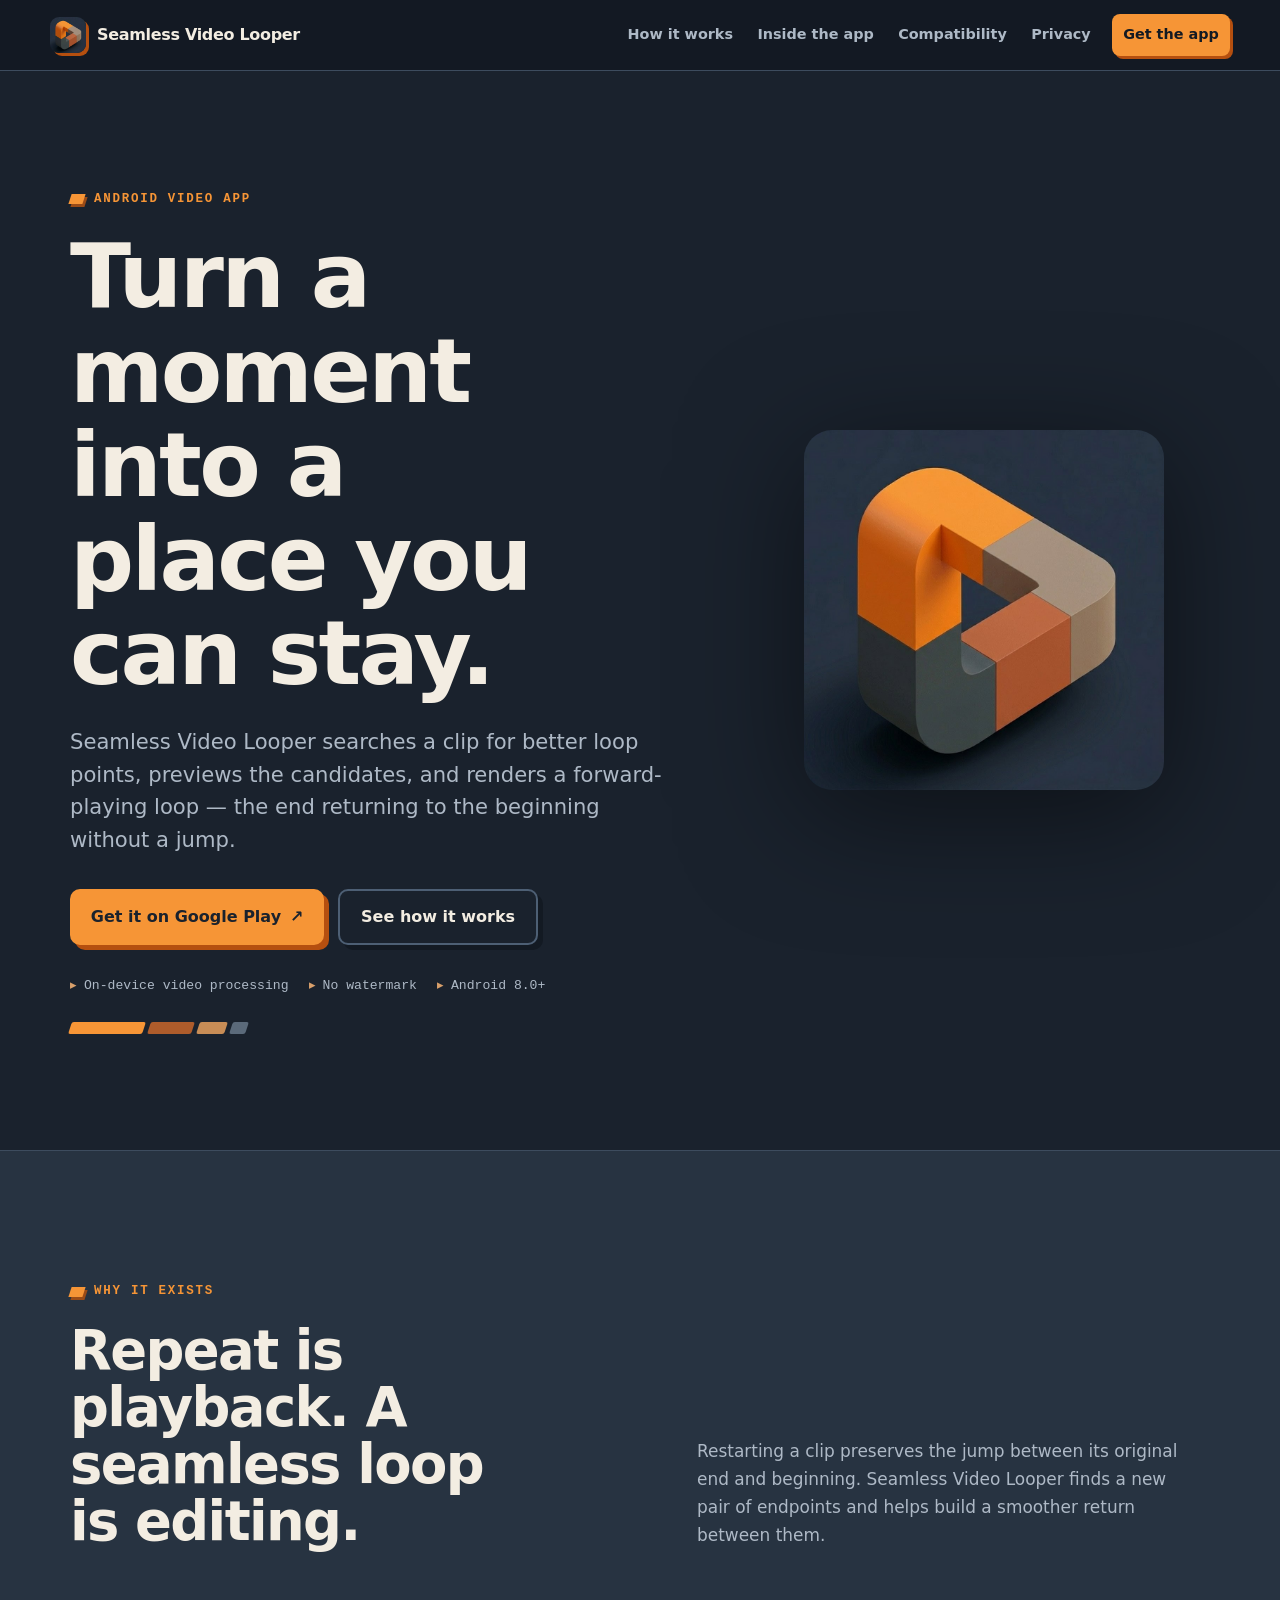
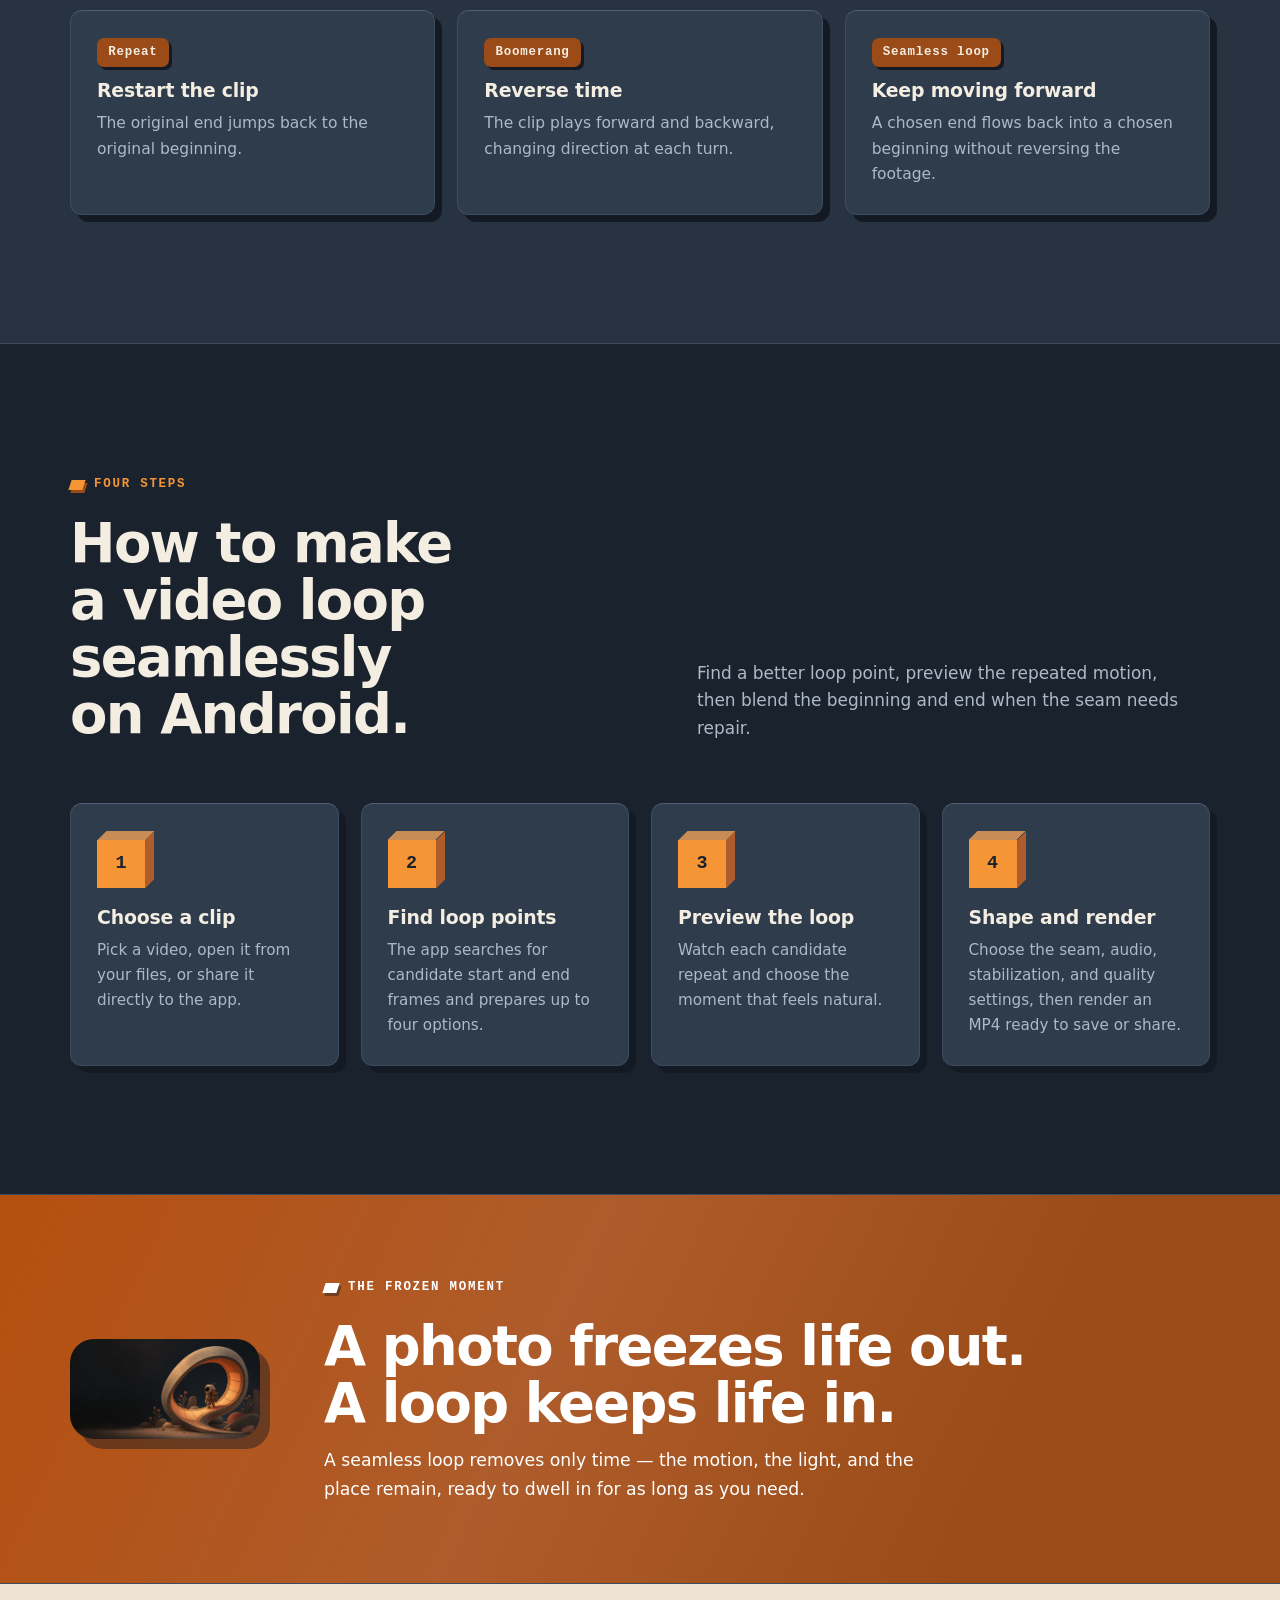
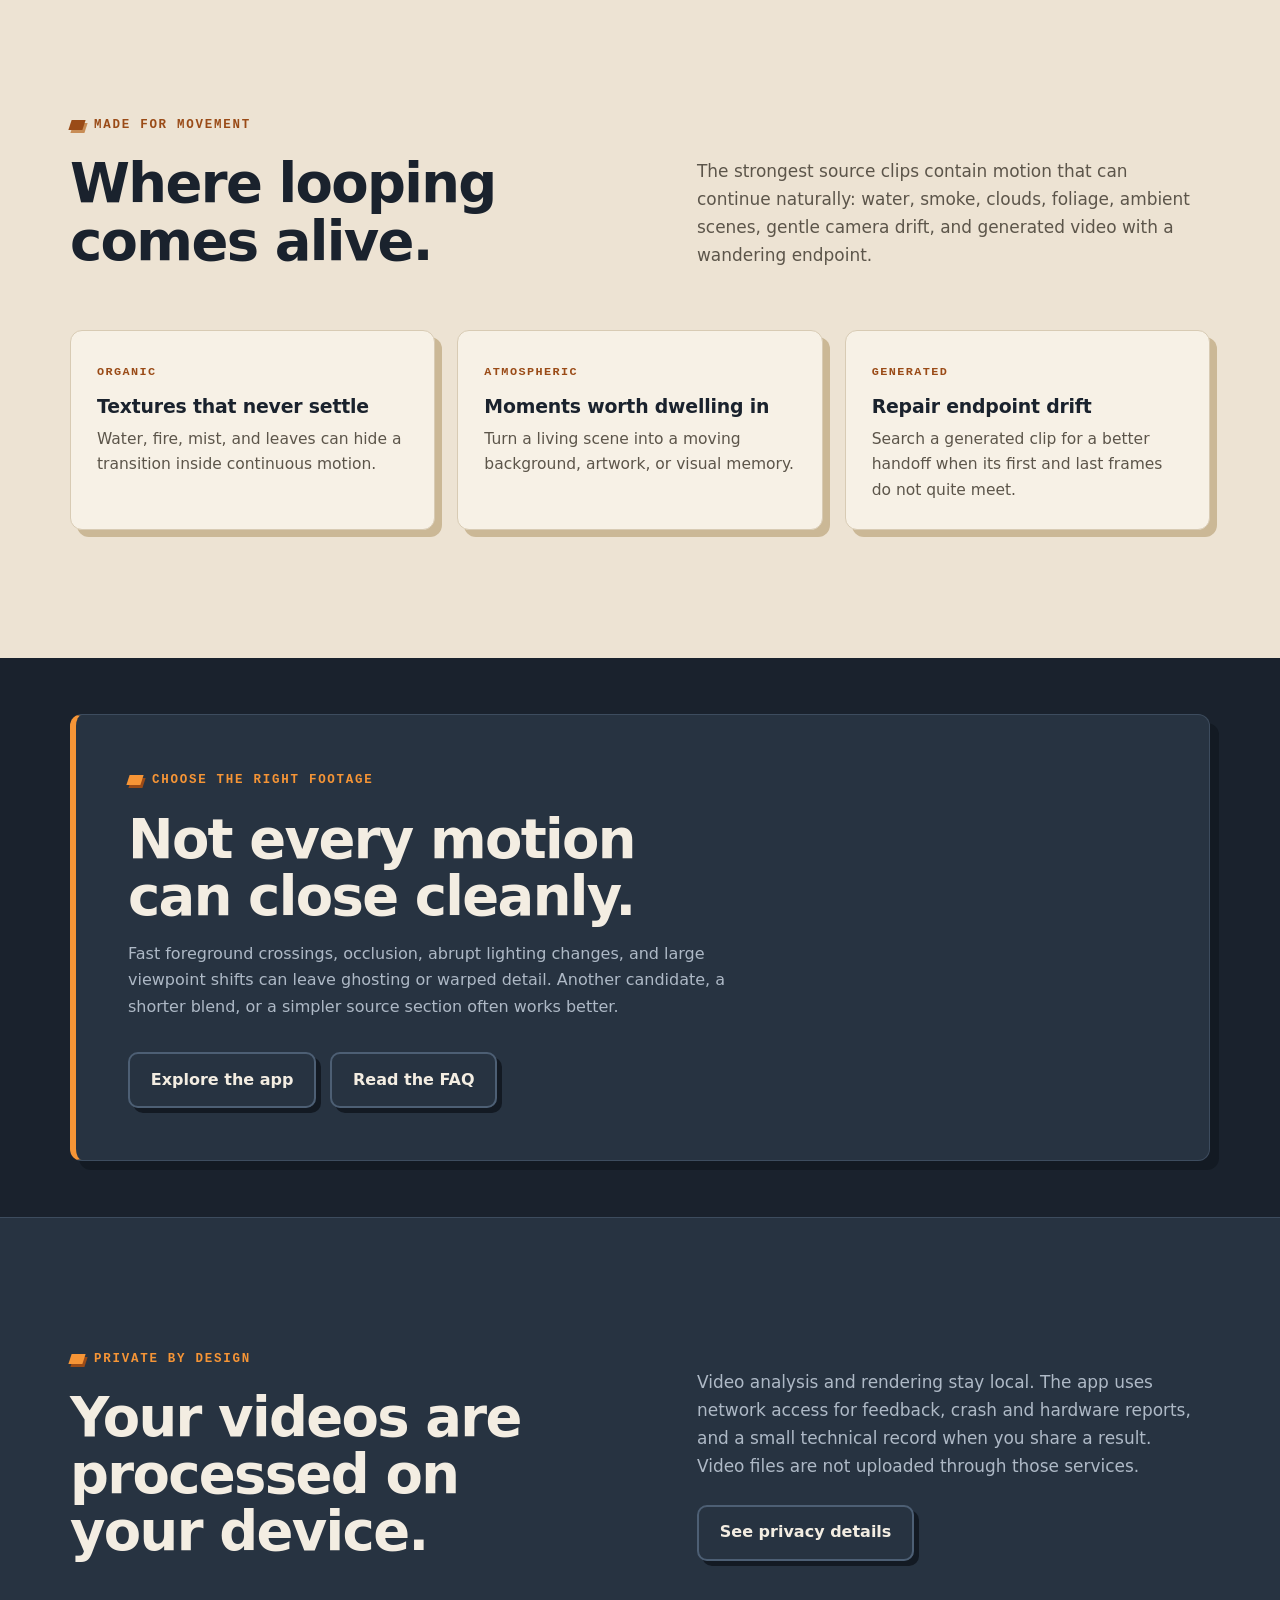
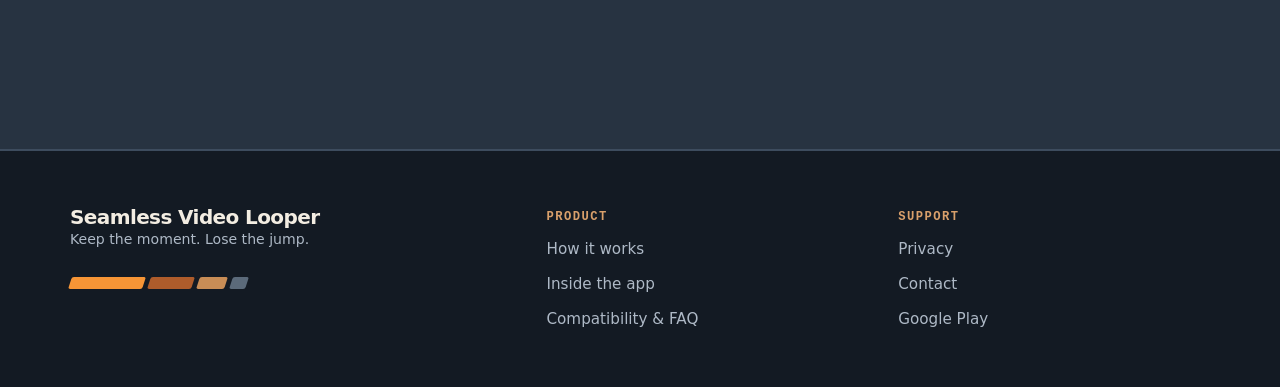
==== index.html @ 856b626d "site: publish v2 design as the live site Replaces the placeholder landing page with the full v2 mark" ====
<!doctype html>
<html lang="en">
<head>
  <meta charset="utf-8">
  <meta name="viewport" content="width=device-width,initial-scale=1">
  <title>Seamless Video Looper — Make a Video Loop Seamlessly on Android</title>
  <meta name="description" content="An Android app that finds better loop points, previews the candidates, and renders a forward-playing seamless loop with no watermark.">
  <link rel="canonical" href="https://seamlessvideolooper.github.io/">
  <meta property="og:type" content="website">
  <meta property="og:title" content="Seamless Video Looper">
  <meta property="og:description" content="Turn a moment into a place you can stay.">
  <meta property="og:url" content="https://seamlessvideolooper.github.io/">
  <meta property="og:image" content="https://seamlessvideolooper.github.io/assets/social-preview.jpg">
  <meta name="twitter:card" content="summary_large_image">
  <link rel="icon" href="/assets/icon.png">
  <link rel="stylesheet" href="/assets/site.css">
  <script type="application/ld+json">{"@context":"https://schema.org","@graph":[{"@type":"WebSite","name":"Seamless Video Looper","url":"https://seamlessvideolooper.github.io/"},{"@type":"MobileApplication","name":"Seamless Video Looper","operatingSystem":"Android 8.0 and later","applicationCategory":"MultimediaApplication","downloadUrl":"https://play.google.com/store/apps/details?id=com.seamlessvideolooper.android","offers":{"@type":"Offer","price":"0","priceCurrency":"USD"},"description":"An Android video loop maker that finds candidate loop points and renders a forward-playing seamless loop.","url":"https://seamlessvideolooper.github.io/"}]}</script>
</head>
<body>
  <a class="skip-link" href="#main">Skip to content</a>
  <header class="site-header">
    <nav class="nav" aria-label="Primary">
      <a class="brand" href="/" aria-current="page"><img src="/assets/icon.png" alt=""><span>Seamless Video Looper</span></a>
      <div class="nav-links">
        <a href="/how-it-works/">How it works</a>
        <a href="/examples/">Inside the app</a>
        <a href="/compatibility/">Compatibility</a>
        <a href="/privacy/">Privacy</a>
        <a class="nav-cta" href="https://play.google.com/store/apps/details?id=com.seamlessvideolooper.android">Get the app</a>
      </div>
    </nav>
  </header>
  <main id="main">

    <section class="hero wrap">
      <div>
        <span class="eyebrow">Android video app</span>
        <h1>Turn a moment into a place you can stay.</h1>
        <p class="lede">Seamless Video Looper searches a clip for better loop points, previews the candidates, and renders a forward-playing loop — the end returning to the beginning without a jump.</p>
        <div class="hero-actions">
          <a class="button primary" href="https://play.google.com/store/apps/details?id=com.seamlessvideolooper.android">Get it on Google Play <span aria-hidden="true">↗</span></a>
          <a class="button secondary" href="/how-it-works/">See how it works</a>
        </div>
        <p class="proof-line"><span>On-device video processing</span> <span>No watermark</span> <span>Android 8.0+</span></p>
        <div class="facet-strip" aria-hidden="true"><i></i><i></i><i></i><i></i></div>
      </div>
      <div class="hero-art">
        <img src="/assets/icon.png" alt="The Seamless Video Looper icon: a play-button symbol built from beveled orange, rust, tan, and slate blocks bent into a continuous ring.">
      </div>
    </section>

    <section class="section panel">
      <div class="wrap">
        <div class="section-head">
          <div><span class="eyebrow">Why it exists</span><h2>Repeat is playback. A seamless loop is editing.</h2></div>
          <p class="section-intro">Restarting a clip preserves the jump between its original end and beginning. Seamless Video Looper finds a new pair of endpoints and helps build a smoother return between them.</p>
        </div>
        <div class="grid-3">
          <article class="card"><span class="chip">Repeat</span><h3>Restart the clip</h3><p>The original end jumps back to the original beginning.</p></article>
          <article class="card"><span class="chip">Boomerang</span><h3>Reverse time</h3><p>The clip plays forward and backward, changing direction at each turn.</p></article>
          <article class="card"><span class="chip">Seamless loop</span><h3>Keep moving forward</h3><p>A chosen end flows back into a chosen beginning without reversing the footage.</p></article>
        </div>
      </div>
    </section>

    <section class="section" id="make-a-video-loop-seamlessly">
      <div class="wrap">
        <div class="section-head">
          <div><span class="eyebrow">Four steps</span><h2>How to make a video loop seamlessly on Android.</h2></div>
          <p class="section-intro">Find a better loop point, preview the repeated motion, then blend the beginning and end when the seam needs repair.</p>
        </div>
        <div class="steps">
          <article class="step"><div class="cube" aria-hidden="true"><span></span></div><h3>Choose a clip</h3><p>Pick a video, open it from your files, or share it directly to the app.</p></article>
          <article class="step"><div class="cube" aria-hidden="true"><span></span></div><h3>Find loop points</h3><p>The app searches for candidate start and end frames and prepares up to four options.</p></article>
          <article class="step"><div class="cube" aria-hidden="true"><span></span></div><h3>Preview the loop</h3><p>Watch each candidate repeat and choose the moment that feels natural.</p></article>
          <article class="step"><div class="cube" aria-hidden="true"><span></span></div><h3>Shape and render</h3><p>Choose the seam, audio, stabilization, and quality settings, then render an MP4 ready to save or share.</p></article>
        </div>
      </div>
    </section>

    <section class="moment" aria-labelledby="moment-title">
      <div class="wrap">
        <img src="/assets/social-preview.jpg" alt="A small explorer robot following a glowing loop through a cinematic landscape.">
        <div>
          <span class="eyebrow">The frozen moment</span>
          <h2 id="moment-title">A photo freezes life out. A loop keeps life in.</h2>
          <p>A seamless loop removes only time — the motion, the light, and the place remain, ready to dwell in for as long as you need.</p>
        </div>
      </div>
    </section>

    <section class="section sand">
      <div class="wrap">
        <div class="section-head">
          <div><span class="eyebrow">Made for movement</span><h2>Where looping comes alive.</h2></div>
          <p class="section-intro">The strongest source clips contain motion that can continue naturally: water, smoke, clouds, foliage, ambient scenes, gentle camera drift, and generated video with a wandering endpoint.</p>
        </div>
        <div class="grid-3">
          <article class="card"><span class="kicker">ORGANIC</span><h3>Textures that never settle</h3><p>Water, fire, mist, and leaves can hide a transition inside continuous motion.</p></article>
          <article class="card"><span class="kicker">ATMOSPHERIC</span><h3>Moments worth dwelling in</h3><p>Turn a living scene into a moving background, artwork, or visual memory.</p></article>
          <article class="card"><span class="kicker">GENERATED</span><h3>Repair endpoint drift</h3><p>Search a generated clip for a better handoff when its first and last frames do not quite meet.</p></article>
        </div>
      </div>
    </section>

    <section class="section tight">
      <div class="wrap">
        <div class="callout">
          <span class="eyebrow">Choose the right footage</span>
          <h2>Not every motion can close cleanly.</h2>
          <p>Fast foreground crossings, occlusion, abrupt lighting changes, and large viewpoint shifts can leave ghosting or warped detail. Another candidate, a shorter blend, or a simpler source section often works better.</p>
          <div class="hero-actions">
            <a class="button secondary" href="/examples/">Explore the app</a>
            <a class="button secondary" href="/compatibility/#faq">Read the FAQ</a>
          </div>
        </div>
      </div>
    </section>

    <section class="section panel">
      <div class="wrap">
        <div class="section-head">
          <div><span class="eyebrow">Private by design</span><h2>Your videos are processed on your device.</h2></div>
          <div>
            <p class="section-intro">Video analysis and rendering stay local. The app uses network access for feedback, crash and hardware reports, and a small technical record when you share a result. Video files are not uploaded through those services.</p>
            <p style="margin:24px 0 0"><a class="button secondary" href="/privacy/">See privacy details</a></p>
          </div>
        </div>
      </div>
    </section>

  </main>
  <footer class="site-footer">
    <div class="wrap">
      <div class="footer-grid">
        <div><h2>Seamless Video Looper</h2><p class="fine">Keep the moment. Lose the jump.</p><div class="facet-strip" aria-hidden="true"><i></i><i></i><i></i><i></i></div></div>
        <div class="footer-links"><strong>Product</strong><a href="/how-it-works/">How it works</a><a href="/examples/">Inside the app</a><a href="/compatibility/">Compatibility &amp; FAQ</a></div>
        <div class="footer-links"><strong>Support</strong><a href="/privacy/">Privacy</a><a href="mailto:scintech.dev@gmail.com">Contact</a><a href="https://play.google.com/store/apps/details?id=com.seamlessvideolooper.android">Google Play</a></div>
      </div>
    </div>
  </footer>
</body>
</html>
---- assets/site.css ----
/* Seamless Video Looper — v2 visual identity.
   Derived from the app icon: extruded, beveled blocks in a warm gradient
   (orange #f69536 → rust #ae5c2b → tan #c88d56, one slate facet) on deep navy #273341.
   Motifs: hard offset "extrusion" shadows, isometric step cubes, skewed facet strips. */

:root {
  --navy-950: #131a23;
  --navy-900: #1a222d;
  --navy-800: #273341;
  --navy-700: #2e3c4c;
  --edge: #3d4c5e;
  --edge-hi: #4d5f74;
  --text: #f3ede2;
  --muted: #aeb9c6;
  --orange: #f69536;
  --orange-side: #b54f0f;
  --rust: #ae5c2b;
  --rust-deep: #9a4b17;
  --tan: #c88d56;
  --tan-text: #d9a06b;
  --slate: #5b6a7a;
  --sand: #ede3d3;
  --sand-card: #f7f1e6;
  --sand-edge: #d8cbb4;
  --sand-shadow: #cbb896;
  --ink: #1a222d;
  --ink-muted: #5c554a;
  --radius: 12px;
  --mono: ui-monospace, "SF Mono", "Cascadia Mono", Menlo, Consolas, monospace;
  font-family: system-ui, -apple-system, "Segoe UI", Roboto, "Helvetica Neue", sans-serif;
  color: var(--text);
  background: var(--navy-900);
  font-synthesis: none;
}

* { box-sizing: border-box; }
html { scroll-behavior: smooth; }
body { margin: 0; min-width: 320px; background: var(--navy-900); line-height: 1.65; }
img, svg { display: block; max-width: 100%; }
a { color: inherit; text-underline-offset: .2em; }
p { margin: 0 0 1rem; }
h1, h2, h3 { margin: 0; line-height: 1.05; letter-spacing: -.03em; text-wrap: balance; }
h1 { font-size: clamp(2.7rem, 7vw, 5.6rem); max-width: 14ch; }
h2 { font-size: clamp(1.9rem, 4.5vw, 3.4rem); max-width: 20ch; }
h3 { font-size: 1.18rem; letter-spacing: -.01em; }

:focus-visible {
  outline: 3px solid var(--orange);
  outline-offset: 2px;
  box-shadow: 0 0 0 7px var(--navy-950);
  border-radius: 4px;
}

.skip-link { position: fixed; top: 8px; left: 8px; z-index: 100; transform: translateY(-160%); padding: .7rem 1rem; background: var(--orange); color: var(--navy-950); font-weight: 700; text-decoration: none; border-radius: 8px; }
.skip-link:focus { transform: none; }

/* ---------- chrome ---------- */

.site-header { position: sticky; top: 0; z-index: 30; background: rgba(19, 26, 35, .92); backdrop-filter: blur(12px); border-bottom: 1px solid var(--edge); }
.nav { width: min(1180px, calc(100% - 32px)); min-height: 70px; margin: auto; display: flex; align-items: center; justify-content: space-between; gap: 20px; }
.brand { display: inline-flex; align-items: center; gap: 11px; font-weight: 750; letter-spacing: -.02em; text-decoration: none; white-space: nowrap; }
.brand img { width: 36px; height: 36px; border-radius: 9px; box-shadow: 3px 3px 0 var(--orange-side); }
.nav-links { display: flex; align-items: center; gap: 2px; flex-wrap: wrap; }
.nav-links a { padding: .6rem .7rem; color: var(--muted); text-decoration: none; font-size: .9rem; font-weight: 600; border-radius: 8px; }
.nav-links a:hover { color: var(--text); background: var(--navy-800); }
.nav-links a[aria-current="page"] { color: var(--orange); }
.nav-cta { margin-left: 8px; background: var(--orange); color: var(--navy-950) !important; font-weight: 750 !important; box-shadow: 3px 3px 0 var(--orange-side); }
.nav-cta:hover { background: var(--orange) !important; color: var(--navy-950) !important; translate: 1px 1px; box-shadow: 2px 2px 0 var(--orange-side); }

.wrap { width: min(1140px, calc(100% - 40px)); margin-inline: auto; }
.narrow { width: min(780px, calc(100% - 40px)); margin-inline: auto; }

/* ---------- shared atoms ---------- */

.eyebrow { display: inline-flex; align-items: center; gap: 10px; margin-bottom: 20px; color: var(--orange); font-family: var(--mono); font-size: .78rem; font-weight: 700; letter-spacing: .14em; text-transform: uppercase; }
.eyebrow::before { content: ""; width: 14px; height: 10px; background: var(--orange); transform: skewX(-18deg); box-shadow: 3px 3px 0 var(--rust-deep); }

.facet-strip { display: flex; gap: 5px; height: 12px; margin: 26px 0 0; }
.facet-strip i { transform: skewX(-18deg); border-radius: 2px; }
.facet-strip i:nth-child(1) { width: 74px; background: var(--orange); }
.facet-strip i:nth-child(2) { width: 44px; background: var(--rust); }
.facet-strip i:nth-child(3) { width: 28px; background: var(--tan); }
.facet-strip i:nth-child(4) { width: 16px; background: var(--slate); }

.lede { max-width: 640px; margin-top: 26px; color: var(--muted); font-size: clamp(1.08rem, 2vw, 1.32rem); line-height: 1.55; }

.button { min-height: 50px; display: inline-flex; align-items: center; justify-content: center; gap: 9px; padding: .8rem 1.3rem; border-radius: 10px; text-decoration: none; font-weight: 720; transition: translate .12s ease, box-shadow .12s ease; }
.button.primary { background: var(--orange); color: var(--navy-900); box-shadow: 5px 5px 0 var(--orange-side); }
.button.secondary { background: transparent; color: var(--text); border: 2px solid var(--edge-hi); box-shadow: 5px 5px 0 var(--navy-950); }
.button:hover { translate: 2px 2px; }
.button.primary:hover { box-shadow: 3px 3px 0 var(--orange-side); }
.button.secondary:hover { box-shadow: 3px 3px 0 var(--navy-950); border-color: var(--tan); }

.hero-actions { display: flex; flex-wrap: wrap; gap: 14px; margin-top: 32px; }

.proof-line { display: flex; flex-wrap: wrap; gap: 8px 20px; margin-top: 30px; color: var(--muted); font-family: var(--mono); font-size: .82rem; }
.proof-line span::before { content: "▸"; margin-right: 7px; color: var(--tan-text); }

/* ---------- hero ---------- */

.hero { display: grid; grid-template-columns: 1.15fr .85fr; gap: clamp(32px, 6vw, 90px); align-items: center; padding-block: clamp(64px, 9vw, 120px); }
.hero-art { position: relative; display: grid; place-items: center; padding: 24px; }
.hero-art::before { content: ""; position: absolute; inset: 0; background: radial-gradient(closest-side, rgba(246, 149, 54, .18), transparent 72%); }
.hero-art img { position: relative; width: min(360px, 74vw); border-radius: 28px; filter: drop-shadow(0 24px 60px rgba(0, 0, 0, .5)); }

.page-hero { background: var(--navy-800); border-bottom: 1px solid var(--edge); padding-block: clamp(56px, 8vw, 96px); }
.breadcrumb { margin: 0 0 26px; color: var(--muted); font-family: var(--mono); font-size: .82rem; }

/* ---------- sections ---------- */

.section { padding-block: clamp(64px, 10vw, 128px); }
.section.tight { padding-block: 56px; }
.section.panel { background: var(--navy-800); border-block: 1px solid var(--edge); }
.section.sand { background: var(--sand); color: var(--ink); }
.section.sand h2, .section.sand h3 { color: var(--ink); }
.section.sand .eyebrow { color: var(--rust-deep); }
.section.sand .eyebrow::before { background: var(--rust-deep); box-shadow: 3px 3px 0 var(--tan); }
.section.sand .section-intro, .section.sand .lede, .section.sand figcaption { color: var(--ink-muted); }
.section.sand .button.secondary { color: var(--ink); border-color: var(--ink); box-shadow: 5px 5px 0 var(--sand-shadow); }

.section-head { display: grid; grid-template-columns: 1.05fr .95fr; gap: 24px 60px; align-items: end; margin-bottom: clamp(36px, 5vw, 60px); }
.section-intro { margin: 0; color: var(--muted); font-size: 1.06rem; max-width: 46ch; }

.grid-2 { display: grid; grid-template-columns: repeat(2, 1fr); gap: 22px; }
.grid-3 { display: grid; grid-template-columns: repeat(3, 1fr); gap: 22px; }

/* ---------- extruded cards ---------- */

.card { position: relative; background: var(--navy-700); border: 1px solid var(--edge); border-top-color: var(--edge-hi); border-radius: var(--radius); padding: 26px 26px 16px; box-shadow: 7px 7px 0 var(--navy-950); }
.card h3 { margin: 14px 0 10px; }
.card p { color: var(--muted); font-size: .97rem; margin-bottom: .6rem; }
.section.sand .card { background: var(--sand-card); border-color: var(--sand-edge); box-shadow: 7px 7px 0 var(--sand-shadow); }
.section.sand .card p { color: var(--ink-muted); }

.kicker { display: inline-block; font-family: var(--mono); font-size: .74rem; font-weight: 700; letter-spacing: .12em; color: var(--tan-text); }
.section.sand .kicker { color: var(--rust-deep); }

.chip { display: inline-block; padding: .28rem .7rem; background: var(--rust-deep); color: var(--text); font-family: var(--mono); font-size: .78rem; font-weight: 700; letter-spacing: .06em; border-radius: 7px; box-shadow: 3px 3px 0 var(--navy-950); }
.section.sand .chip { box-shadow: 3px 3px 0 var(--sand-shadow); }

/* ---------- isometric step cubes ---------- */

.steps { counter-reset: step; display: grid; grid-template-columns: repeat(4, 1fr); gap: 22px; }
.step { counter-increment: step; background: var(--navy-700); border: 1px solid var(--edge); border-top-color: var(--edge-hi); border-radius: var(--radius); padding: 26px; box-shadow: 7px 7px 0 var(--navy-950); }
.step h3 { margin: 20px 0 10px; }
.step p { color: var(--muted); font-size: .95rem; margin: 0; }
.cube { position: relative; width: 48px; height: 48px; margin: 10px 0 6px 0; background: var(--orange); display: grid; place-items: center; color: var(--navy-900); font-family: var(--mono); font-size: 1.15rem; font-weight: 800; }
.cube::before { content: ""; position: absolute; top: -9px; left: 4.5px; width: 100%; height: 9px; background: var(--tan); transform: skewX(-45deg); }
.cube::after { content: ""; position: absolute; top: -4.5px; right: -9px; width: 9px; height: 100%; background: var(--rust); transform: skewY(-45deg); }
.cube span::before { content: counter(step); }

/* ---------- moment band ---------- */

.moment { position: relative; background: linear-gradient(115deg, var(--orange-side), var(--rust) 42%, var(--rust-deep) 78%); border-block: 1px solid var(--edge); }
.moment .wrap { display: grid; grid-template-columns: auto 1fr; gap: clamp(28px, 5vw, 64px); align-items: center; padding-block: clamp(48px, 7vw, 80px); }
.moment img { width: clamp(120px, 18vw, 190px); border-radius: 24px; box-shadow: 10px 10px 0 rgba(19, 26, 35, .45); }
.moment h2 { color: #fff; }
.moment p { margin: 14px 0 0; color: #fff; font-size: 1.08rem; max-width: 54ch; }
.moment .eyebrow { color: #fff; }
.moment .eyebrow::before { background: #fff; box-shadow: 3px 3px 0 rgba(19, 26, 35, .4); }

/* ---------- callout ---------- */

.callout { position: relative; background: var(--navy-800); border: 1px solid var(--edge); border-left: 6px solid var(--orange); border-radius: var(--radius); padding: clamp(28px, 5vw, 52px); box-shadow: 9px 9px 0 var(--navy-950); }
.callout p { color: var(--muted); max-width: 62ch; }
.callout h2 { margin-bottom: 16px; }

/* ---------- screenshots ---------- */

.shot-grid { display: grid; grid-template-columns: repeat(3, 1fr); gap: clamp(22px, 3vw, 40px); }
.shot-grid.pair { grid-template-columns: repeat(2, minmax(0, 420px)); justify-content: center; }
.shot { margin: 0; }
.shot img { width: 100%; height: auto; border-radius: 20px; border: 1px solid var(--edge-hi); background: var(--navy-950); }
.shot:nth-child(3n+1) img { box-shadow: 9px 9px 0 var(--orange-side); }
.shot:nth-child(3n+2) img { box-shadow: 9px 9px 0 var(--rust-deep); }
.shot:nth-child(3n+3) img { box-shadow: 9px 9px 0 var(--slate); }
.shot figcaption { margin-top: 18px; color: var(--muted); font-size: .93rem; }
.shot figcaption strong { color: var(--text); }
.section.sand .shot img { border-color: var(--sand-edge); }
.section.sand .shot figcaption strong { color: var(--ink); }

/* ---------- table ---------- */

.table-wrap { overflow-x: auto; border-radius: var(--radius); border: 1px solid var(--sand-edge); box-shadow: 8px 8px 0 var(--sand-shadow); background: var(--sand-card); }
table { width: 100%; min-width: 560px; border-collapse: collapse; font-size: .96rem; color: var(--ink); }
caption { text-align: left; padding: 18px 22px 6px; font-family: var(--mono); font-size: .78rem; font-weight: 700; letter-spacing: .12em; text-transform: uppercase; color: var(--rust-deep); }
th, td { text-align: left; padding: 13px 22px; border-top: 1px solid var(--sand-edge); vertical-align: top; }
th { font-family: var(--mono); font-size: .8rem; letter-spacing: .08em; text-transform: uppercase; color: var(--ink); background: var(--sand); }
td:first-child { font-weight: 650; white-space: nowrap; }

/* ---------- FAQ ---------- */

.faq { display: grid; gap: 14px; }
.faq details { background: var(--navy-700); border: 1px solid var(--edge); border-top-color: var(--edge-hi); border-radius: var(--radius); box-shadow: 6px 6px 0 var(--navy-950); }
.faq summary { min-height: 64px; display: flex; align-items: center; gap: 14px; padding: 16px 22px; cursor: pointer; font-weight: 700; list-style: none; }
.faq summary::-webkit-details-marker { display: none; }
.faq summary::before { content: ""; flex: 0 0 12px; height: 12px; background: var(--orange); transform: skewX(-18deg); box-shadow: 2px 2px 0 var(--rust-deep); transition: transform .15s ease; }
.faq details[open] summary::before { transform: skewX(18deg); background: var(--tan); }
.faq details p { margin: 0; padding: 0 22px 20px 48px; color: var(--muted); }

/* ---------- checklist ---------- */

.checklist { margin: 18px 0 0; padding: 0; list-style: none; display: grid; gap: 12px; }
.checklist li { position: relative; padding-left: 30px; color: var(--muted); }
.checklist li::before { content: ""; position: absolute; left: 2px; top: .48em; width: 12px; height: 10px; background: var(--tan); transform: skewX(-18deg); box-shadow: 2px 2px 0 var(--rust-deep); }
.checklist a { color: var(--tan-text); }

/* ---------- prose (policy) ---------- */

.prose { padding-block: clamp(56px, 8vw, 88px); }
.prose h1 { font-size: clamp(2.2rem, 5vw, 3.4rem); }
.prose h2 { font-size: 1.4rem; max-width: none; margin: 2.2em 0 .6em; border-bottom: 1px solid var(--edge); padding-bottom: .4em; }
.prose p, .prose li { color: var(--muted); }
.prose ul { padding-left: 1.3em; margin: 0 0 1rem; }
.prose li { margin-bottom: .5em; }
.prose strong { color: var(--text); }
.prose a { color: var(--tan-text); }

/* ---------- footer ---------- */

.site-footer { background: var(--navy-950); border-top: 1px solid var(--edge); padding-block: 56px; }
.footer-grid { display: grid; grid-template-columns: 1.4fr 1fr 1fr; gap: 40px; }
.footer-grid h2 { font-size: 1.25rem; }
.footer-links { display: grid; gap: 10px; align-content: start; }
.footer-links strong { font-family: var(--mono); font-size: .76rem; letter-spacing: .12em; text-transform: uppercase; color: var(--tan-text); }
.footer-links a { color: var(--muted); text-decoration: none; font-size: .95rem; }
.footer-links a:hover { color: var(--text); text-decoration: underline; }
.fine { color: var(--muted); font-size: .88rem; }

/* ---------- responsive ---------- */

@media (max-width: 960px) {
  .hero { grid-template-columns: 1fr; }
  .hero-art { order: -1; padding: 0; }
  .hero-art img { width: min(230px, 55vw); }
  .section-head { grid-template-columns: 1fr; align-items: start; }
  .grid-3 { grid-template-columns: 1fr 1fr; }
  .steps { grid-template-columns: 1fr 1fr; }
  .shot-grid { grid-template-columns: 1fr 1fr; }
  .footer-grid { grid-template-columns: 1fr 1fr; }
}

@media (max-width: 640px) {
  .grid-2, .grid-3, .steps, .shot-grid, .shot-grid.pair { grid-template-columns: 1fr; }
  .moment .wrap { grid-template-columns: 1fr; }
  .footer-grid { grid-template-columns: 1fr; }
  .nav { flex-wrap: wrap; padding-block: 10px; }
  .nav-links { gap: 0; }
  .nav-links a { padding: .5rem .55rem; font-size: .85rem; }
  .nav-cta { margin-left: 0; }
  .shot-grid.pair { justify-content: stretch; }
}

/* ---------- preferences ---------- */

@media (prefers-reduced-motion: reduce) {
  html { scroll-behavior: auto; }
  *, *::before, *::after { transition: none !important; }
  .button:hover, .nav-cta:hover { translate: none; }
}

@media (prefers-contrast: more) {
  :root { --muted: #d4dbe4; --edge: #66798f; --ink-muted: #3d382f; }
  .card, .step, .faq details, .callout { border-width: 2px; }
}
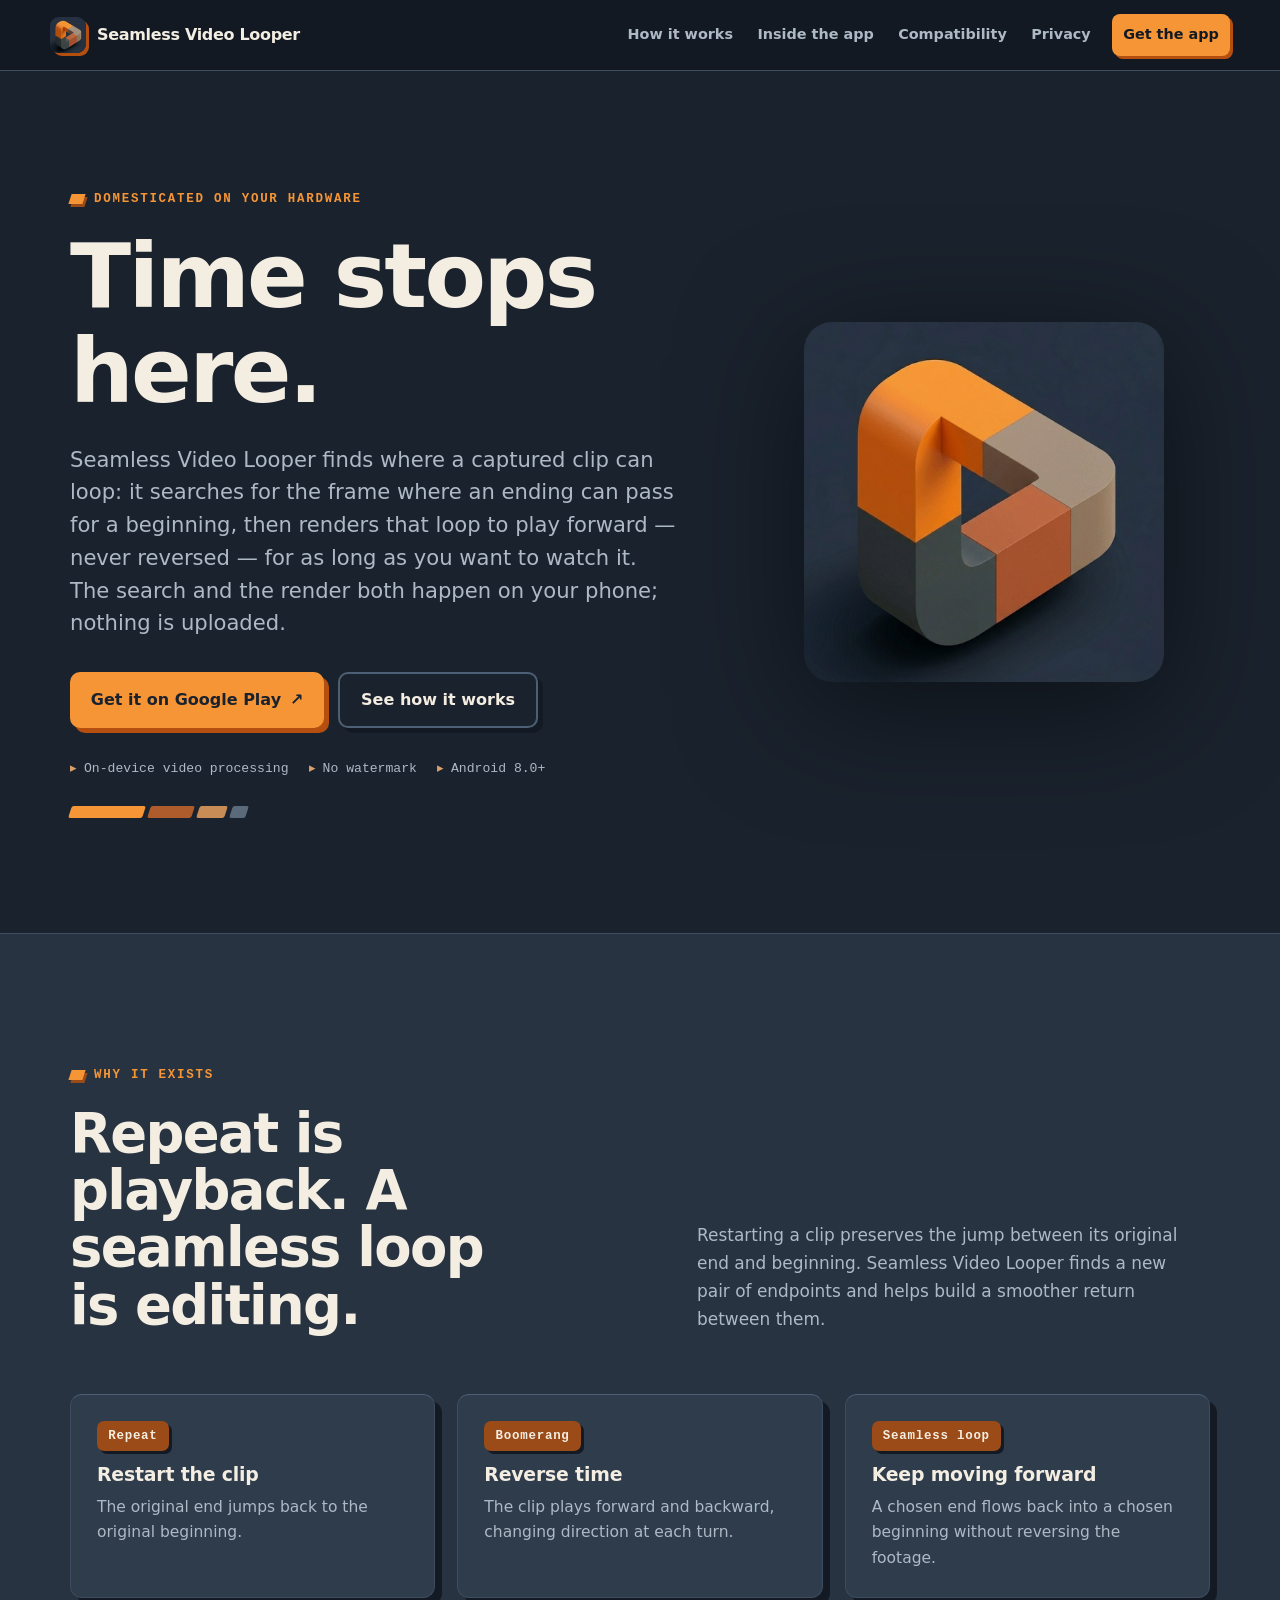
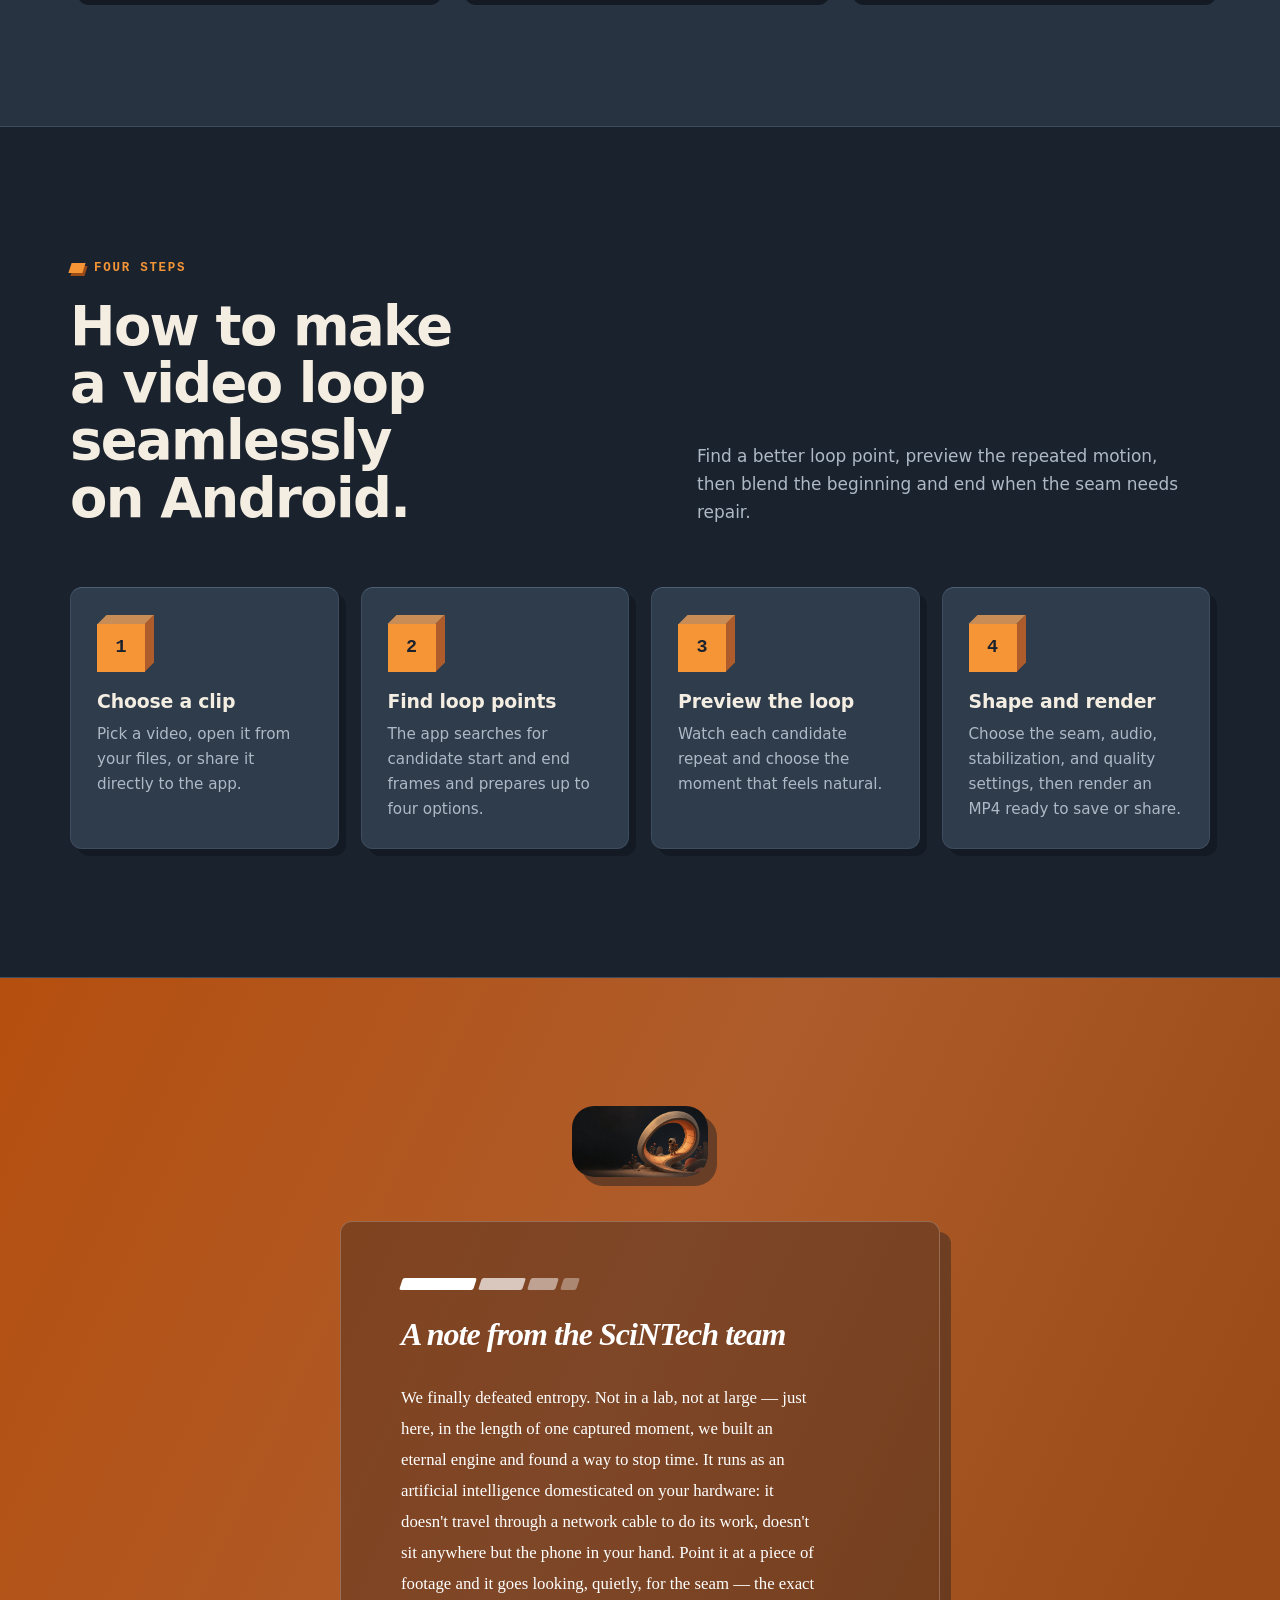
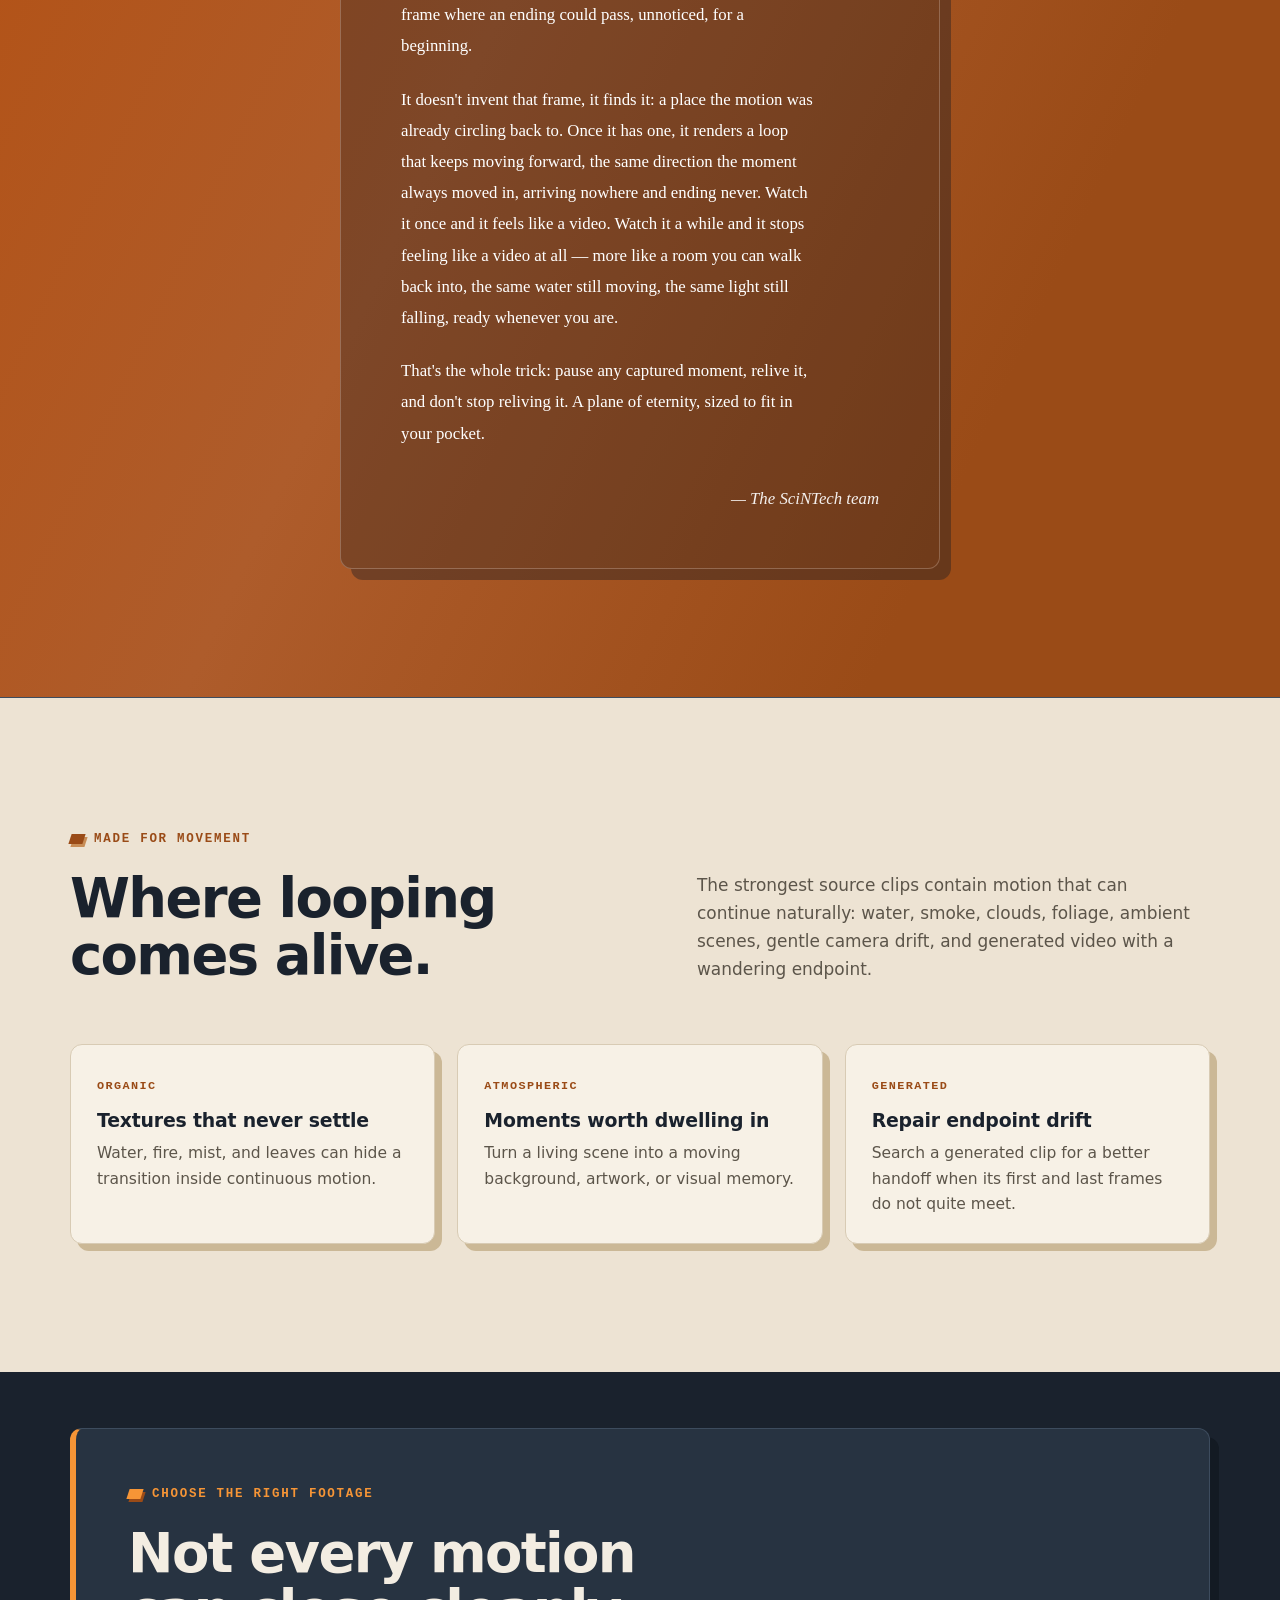
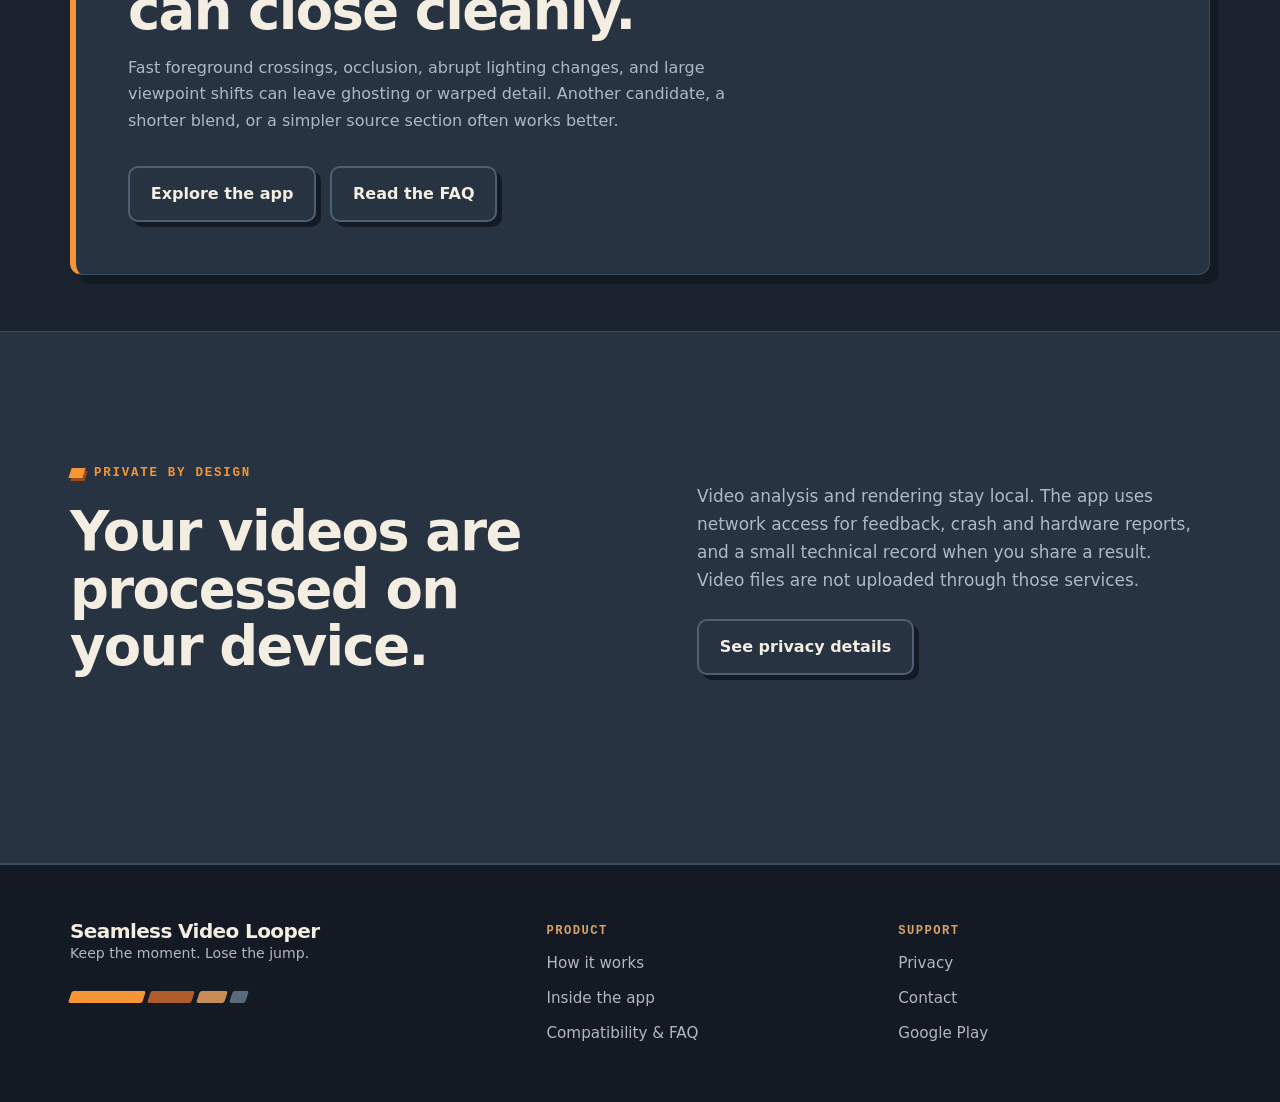
==== commit d7befb1f: "site: lead with the philosophy — signed note from the SciNTech team" ====
--- a/index.html
+++ b/index.html
@@ -8,7 +8,7 @@
   <link rel="canonical" href="https://seamlessvideolooper.github.io/">
   <meta property="og:type" content="website">
   <meta property="og:title" content="Seamless Video Looper">
-  <meta property="og:description" content="Turn a moment into a place you can stay.">
+  <meta property="og:description" content="Time stops here.">
   <meta property="og:url" content="https://seamlessvideolooper.github.io/">
   <meta property="og:image" content="https://seamlessvideolooper.github.io/assets/social-preview.jpg">
   <meta name="twitter:card" content="summary_large_image">
@@ -34,9 +34,9 @@
 
     <section class="hero wrap">
       <div>
-        <span class="eyebrow">Android video app</span>
-        <h1>Turn a moment into a place you can stay.</h1>
-        <p class="lede">Seamless Video Looper searches a clip for better loop points, previews the candidates, and renders a forward-playing loop — the end returning to the beginning without a jump.</p>
+        <span class="eyebrow">Domesticated on your hardware</span>
+        <h1>Time stops here.</h1>
+        <p class="lede">Seamless Video Looper finds where a captured clip can loop: it searches for the frame where an ending can pass for a beginning, then renders that loop to play forward — never reversed — for as long as you want to watch it. The search and the render both happen on your phone; nothing is uploaded.</p>
         <div class="hero-actions">
           <a class="button primary" href="https://play.google.com/store/apps/details?id=com.seamlessvideolooper.android">Get it on Google Play <span aria-hidden="true">↗</span></a>
           <a class="button secondary" href="/how-it-works/">See how it works</a>
@@ -79,12 +79,17 @@
     </section>
 
     <section class="moment" aria-labelledby="moment-title">
-      <div class="wrap">
-        <img src="/assets/social-preview.jpg" alt="A small explorer robot following a glowing loop through a cinematic landscape.">
-        <div>
-          <span class="eyebrow">The frozen moment</span>
-          <h2 id="moment-title">A photo freezes life out. A loop keeps life in.</h2>
-          <p>A seamless loop removes only time — the motion, the light, and the place remain, ready to dwell in for as long as you need.</p>
+      <div class="wrap moment-wrap">
+        <img class="moment-art" src="/assets/social-preview.jpg" alt="A small explorer robot following a glowing loop through a cinematic landscape.">
+        <div class="moment-letter">
+          <div class="facet-strip" aria-hidden="true"><i></i><i></i><i></i><i></i></div>
+          <h2 id="moment-title">A note from the SciNTech team</h2>
+          <div class="moment-body">
+            <p>We finally defeated entropy. Not in a lab, not at large — just here, in the length of one captured moment, we built an eternal engine and found a way to stop time. It runs as an artificial intelligence domesticated on your hardware: it doesn't travel through a network cable to do its work, doesn't sit anywhere but the phone in your hand. Point it at a piece of footage and it goes looking, quietly, for the seam — the exact frame where an ending could pass, unnoticed, for a beginning.</p>
+            <p>It doesn't invent that frame, it finds it: a place the motion was already circling back to. Once it has one, it renders a loop that keeps moving forward, the same direction the moment always moved in, arriving nowhere and ending never. Watch it once and it feels like a video. Watch it a while and it stops feeling like a video at all — more like a room you can walk back into, the same water still moving, the same light still falling, ready whenever you are.</p>
+            <p>That's the whole trick: pause any captured moment, relive it, and don't stop reliving it. A plane of eternity, sized to fit in your pocket.</p>
+          </div>
+          <p class="moment-sign">— The SciNTech team</p>
         </div>
       </div>
     </section>
--- a/assets/site.css
+++ b/assets/site.css
@@ -149,15 +149,26 @@
 .cube::after { content: ""; position: absolute; top: -4.5px; right: -9px; width: 9px; height: 100%; background: var(--rust); transform: skewY(-45deg); }
 .cube span::before { content: counter(step); }
 
-/* ---------- moment band ---------- */
-
-.moment { position: relative; background: linear-gradient(115deg, var(--orange-side), var(--rust) 42%, var(--rust-deep) 78%); border-block: 1px solid var(--edge); }
-.moment .wrap { display: grid; grid-template-columns: auto 1fr; gap: clamp(28px, 5vw, 64px); align-items: center; padding-block: clamp(48px, 7vw, 80px); }
-.moment img { width: clamp(120px, 18vw, 190px); border-radius: 24px; box-shadow: 10px 10px 0 rgba(19, 26, 35, .45); }
-.moment h2 { color: #fff; }
-.moment p { margin: 14px 0 0; color: #fff; font-size: 1.08rem; max-width: 54ch; }
-.moment .eyebrow { color: #fff; }
-.moment .eyebrow::before { background: #fff; box-shadow: 3px 3px 0 rgba(19, 26, 35, .4); }
+/* ---------- moment band: signed note ---------- */
+
+.moment { position: relative; background: linear-gradient(115deg, var(--orange-side), var(--rust) 42%, var(--rust-deep) 78%); border-block: 1px solid var(--edge); padding-block: clamp(72px, 11vw, 128px); }
+.moment-wrap { display: flex; flex-direction: column; align-items: center; }
+.moment-art { width: clamp(104px, 13vw, 136px); border-radius: 22px; box-shadow: 9px 9px 0 rgba(19, 26, 35, .45); margin-bottom: clamp(32px, 5vw, 44px); }
+
+.moment-letter { width: min(600px, 100%); background: rgba(19, 26, 35, .3); border: 1px solid rgba(255, 255, 255, .22); border-radius: var(--radius); padding: clamp(32px, 5vw, 56px) clamp(26px, 6vw, 60px); box-shadow: 11px 11px 0 rgba(19, 26, 35, .38); }
+.moment-letter .facet-strip { margin: 0 0 28px; }
+.moment-letter .facet-strip i:nth-child(1) { background: #fff; }
+.moment-letter .facet-strip i:nth-child(2) { background: rgba(255, 255, 255, .7); }
+.moment-letter .facet-strip i:nth-child(3) { background: rgba(255, 255, 255, .5); }
+.moment-letter .facet-strip i:nth-child(4) { background: rgba(255, 255, 255, .35); }
+
+.moment h2 { color: #fff; font-family: ui-serif, Georgia, "Times New Roman", serif; font-style: italic; font-weight: 600; font-size: clamp(1.5rem, 3vw, 2rem); max-width: none; margin-bottom: clamp(22px, 4vw, 30px); }
+
+.moment-body { max-width: 52ch; font-family: ui-serif, Georgia, "Times New Roman", serif; }
+.moment-body p { color: #fff; font-size: 1.05rem; line-height: 1.85; margin: 0 0 1.35em; }
+.moment-body p:last-child { margin-bottom: 0; }
+
+.moment-sign { margin: clamp(26px, 4vw, 36px) 0 0; text-align: right; font-family: ui-serif, Georgia, "Times New Roman", serif; font-style: italic; font-size: 1.05rem; color: #fff; opacity: .92; }
 
 /* ---------- callout ---------- */
 
@@ -242,13 +253,15 @@
 
 @media (max-width: 640px) {
   .grid-2, .grid-3, .steps, .shot-grid, .shot-grid.pair { grid-template-columns: 1fr; }
-  .moment .wrap { grid-template-columns: 1fr; }
   .footer-grid { grid-template-columns: 1fr; }
   .nav { flex-wrap: wrap; padding-block: 10px; }
   .nav-links { gap: 0; }
   .nav-links a { padding: .5rem .55rem; font-size: .85rem; }
   .nav-cta { margin-left: 0; }
   .shot-grid.pair { justify-content: stretch; }
+  .moment-letter { padding: 30px 20px; }
+  .moment-body { font-size: .98rem; }
+  .moment-body p { font-size: 1rem; }
 }
 
 /* ---------- preferences ---------- */
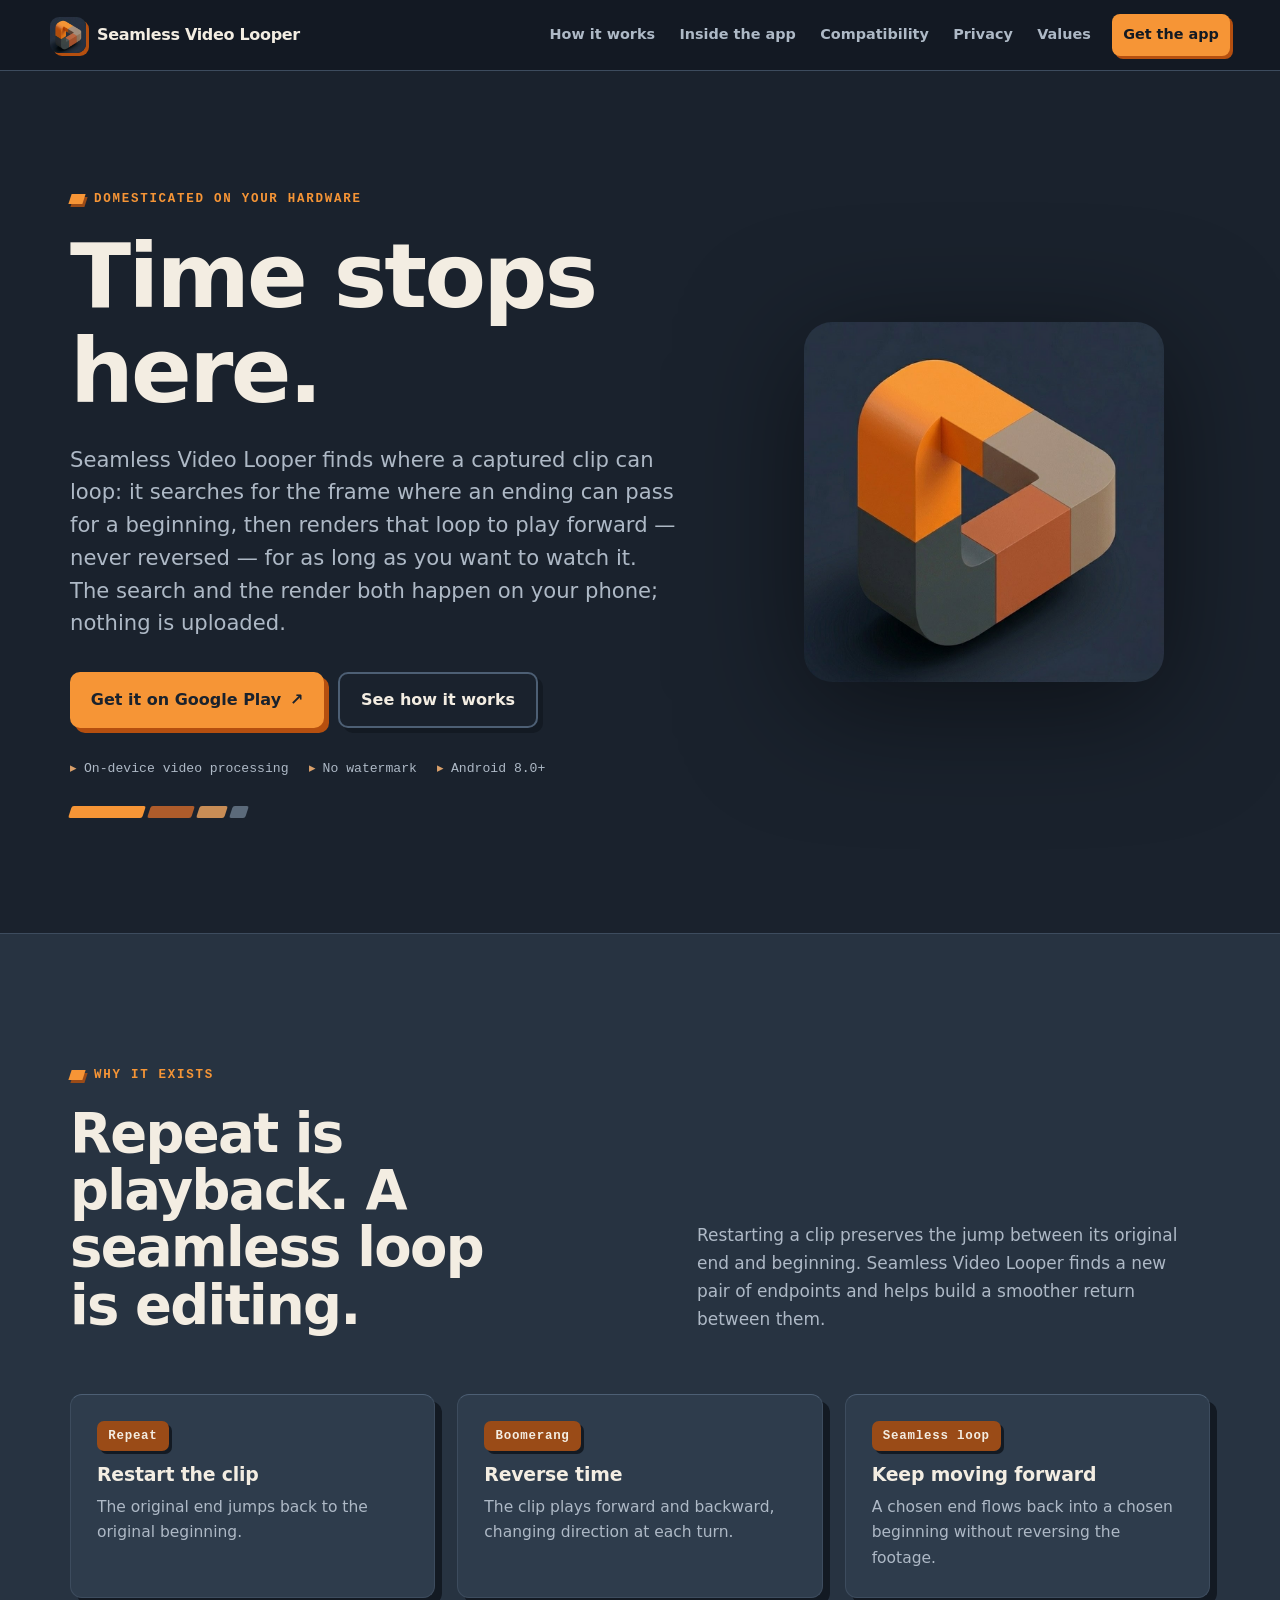
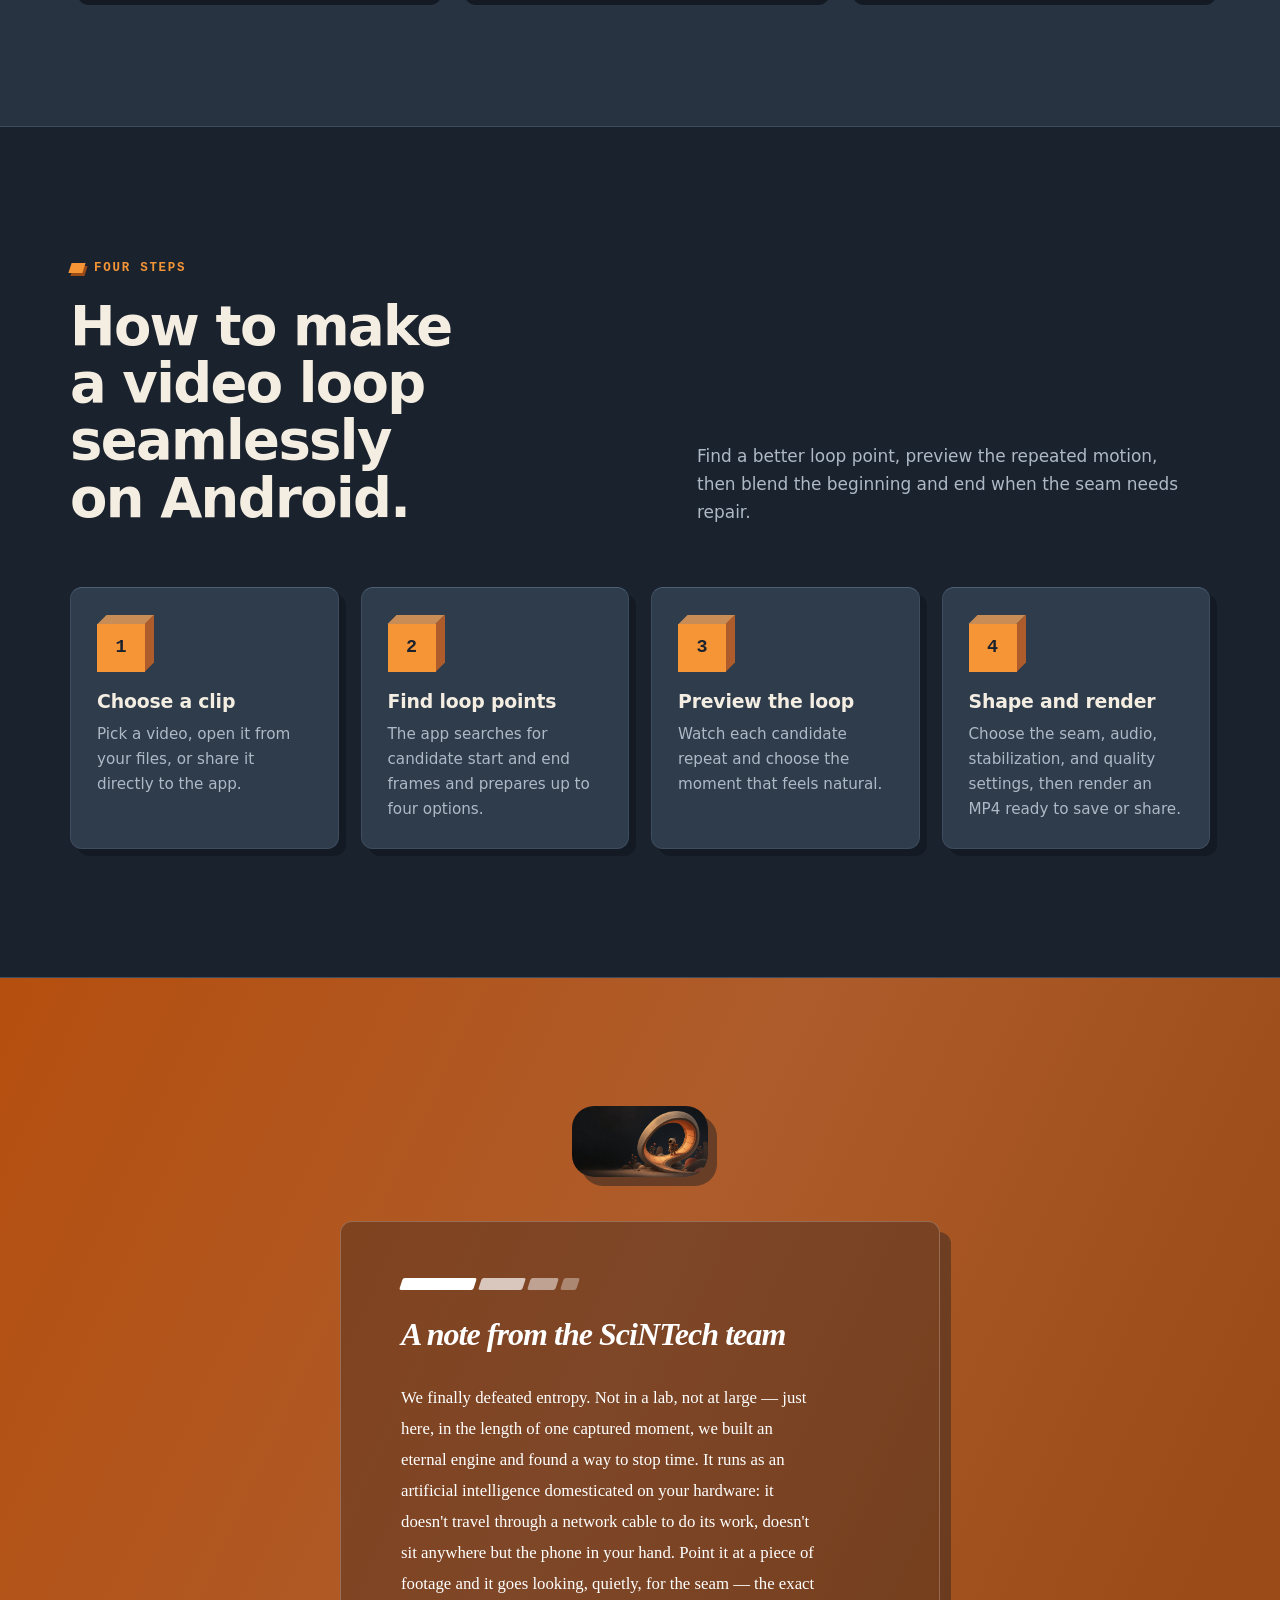
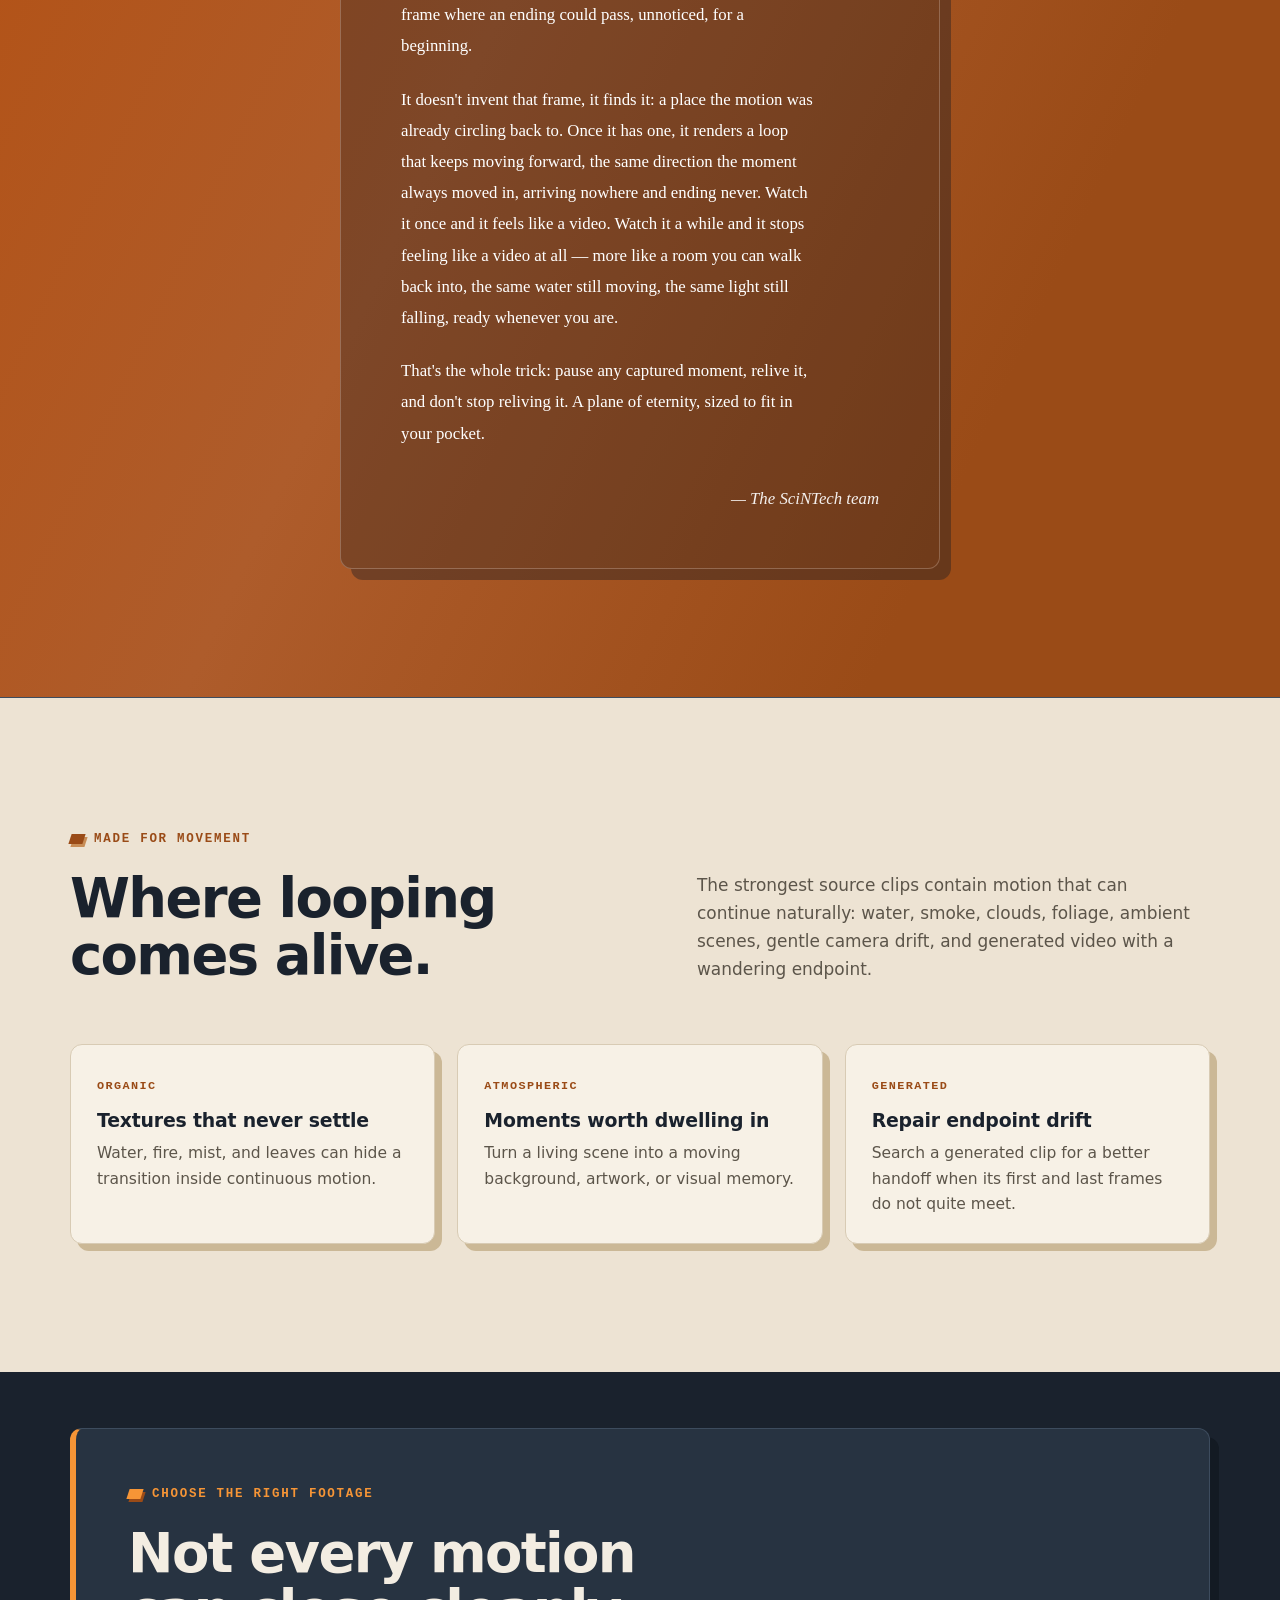
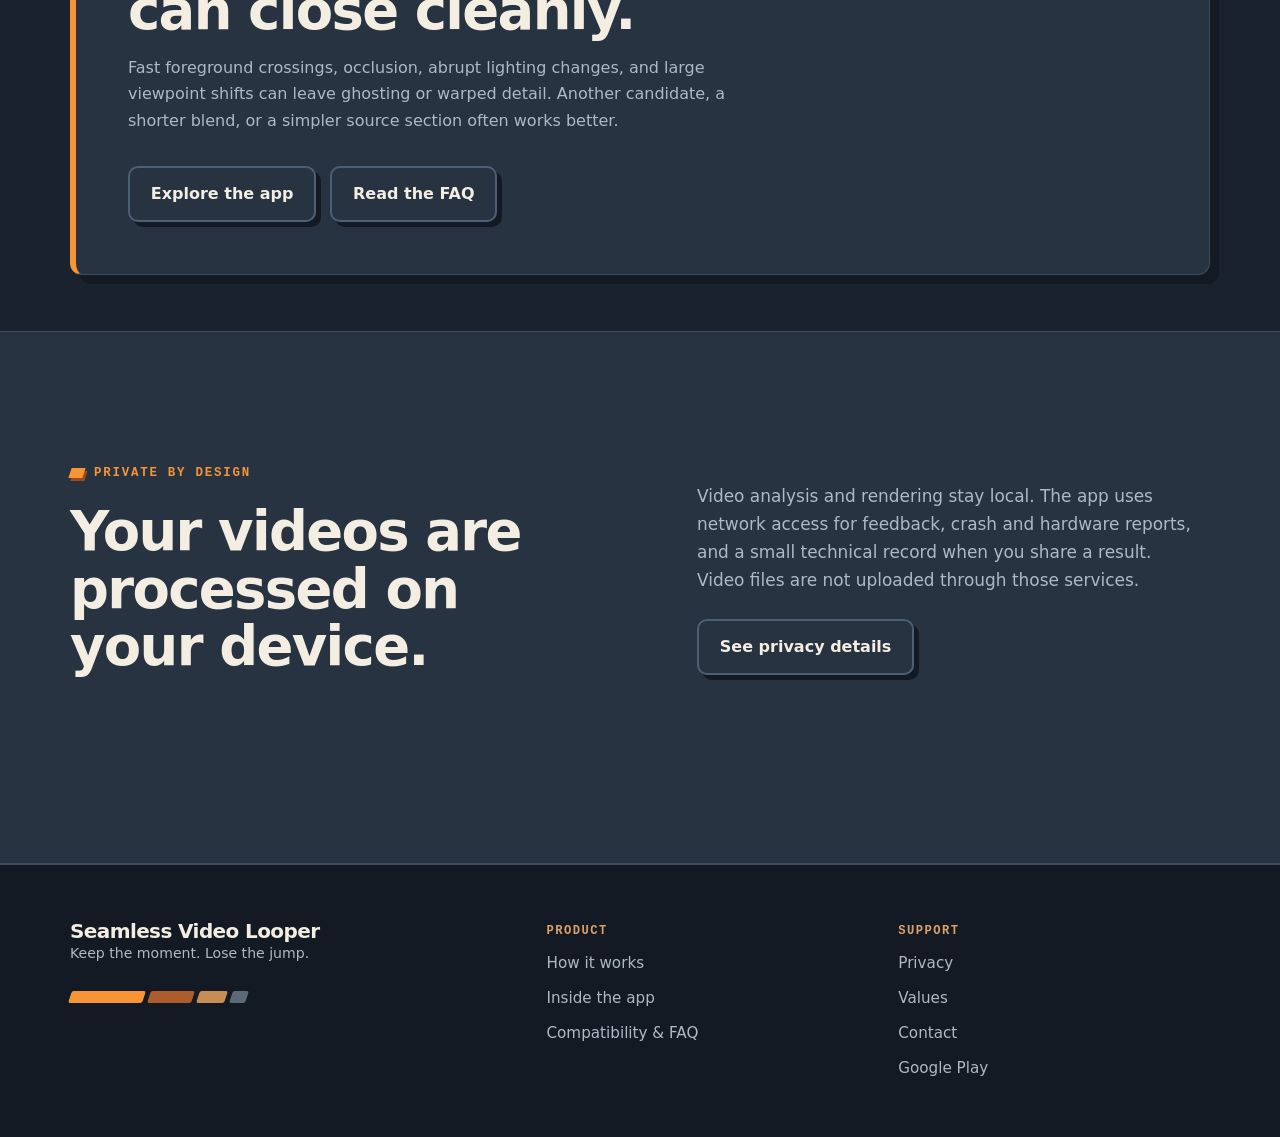
==== commit 1cd1b04b: "site: add values page" ====
--- a/index.html
+++ b/index.html
@@ -26,6 +26,7 @@
         <a href="/examples/">Inside the app</a>
         <a href="/compatibility/">Compatibility</a>
         <a href="/privacy/">Privacy</a>
+        <a href="/values/">Values</a>
         <a class="nav-cta" href="https://play.google.com/store/apps/details?id=com.seamlessvideolooper.android">Get the app</a>
       </div>
     </nav>
@@ -140,7 +141,7 @@
       <div class="footer-grid">
         <div><h2>Seamless Video Looper</h2><p class="fine">Keep the moment. Lose the jump.</p><div class="facet-strip" aria-hidden="true"><i></i><i></i><i></i><i></i></div></div>
         <div class="footer-links"><strong>Product</strong><a href="/how-it-works/">How it works</a><a href="/examples/">Inside the app</a><a href="/compatibility/">Compatibility &amp; FAQ</a></div>
-        <div class="footer-links"><strong>Support</strong><a href="/privacy/">Privacy</a><a href="mailto:scintech.dev@gmail.com">Contact</a><a href="https://play.google.com/store/apps/details?id=com.seamlessvideolooper.android">Google Play</a></div>
+        <div class="footer-links"><strong>Support</strong><a href="/privacy/">Privacy</a><a href="/values/">Values</a><a href="mailto:scintech.dev@gmail.com">Contact</a><a href="https://play.google.com/store/apps/details?id=com.seamlessvideolooper.android">Google Play</a></div>
       </div>
     </div>
   </footer>
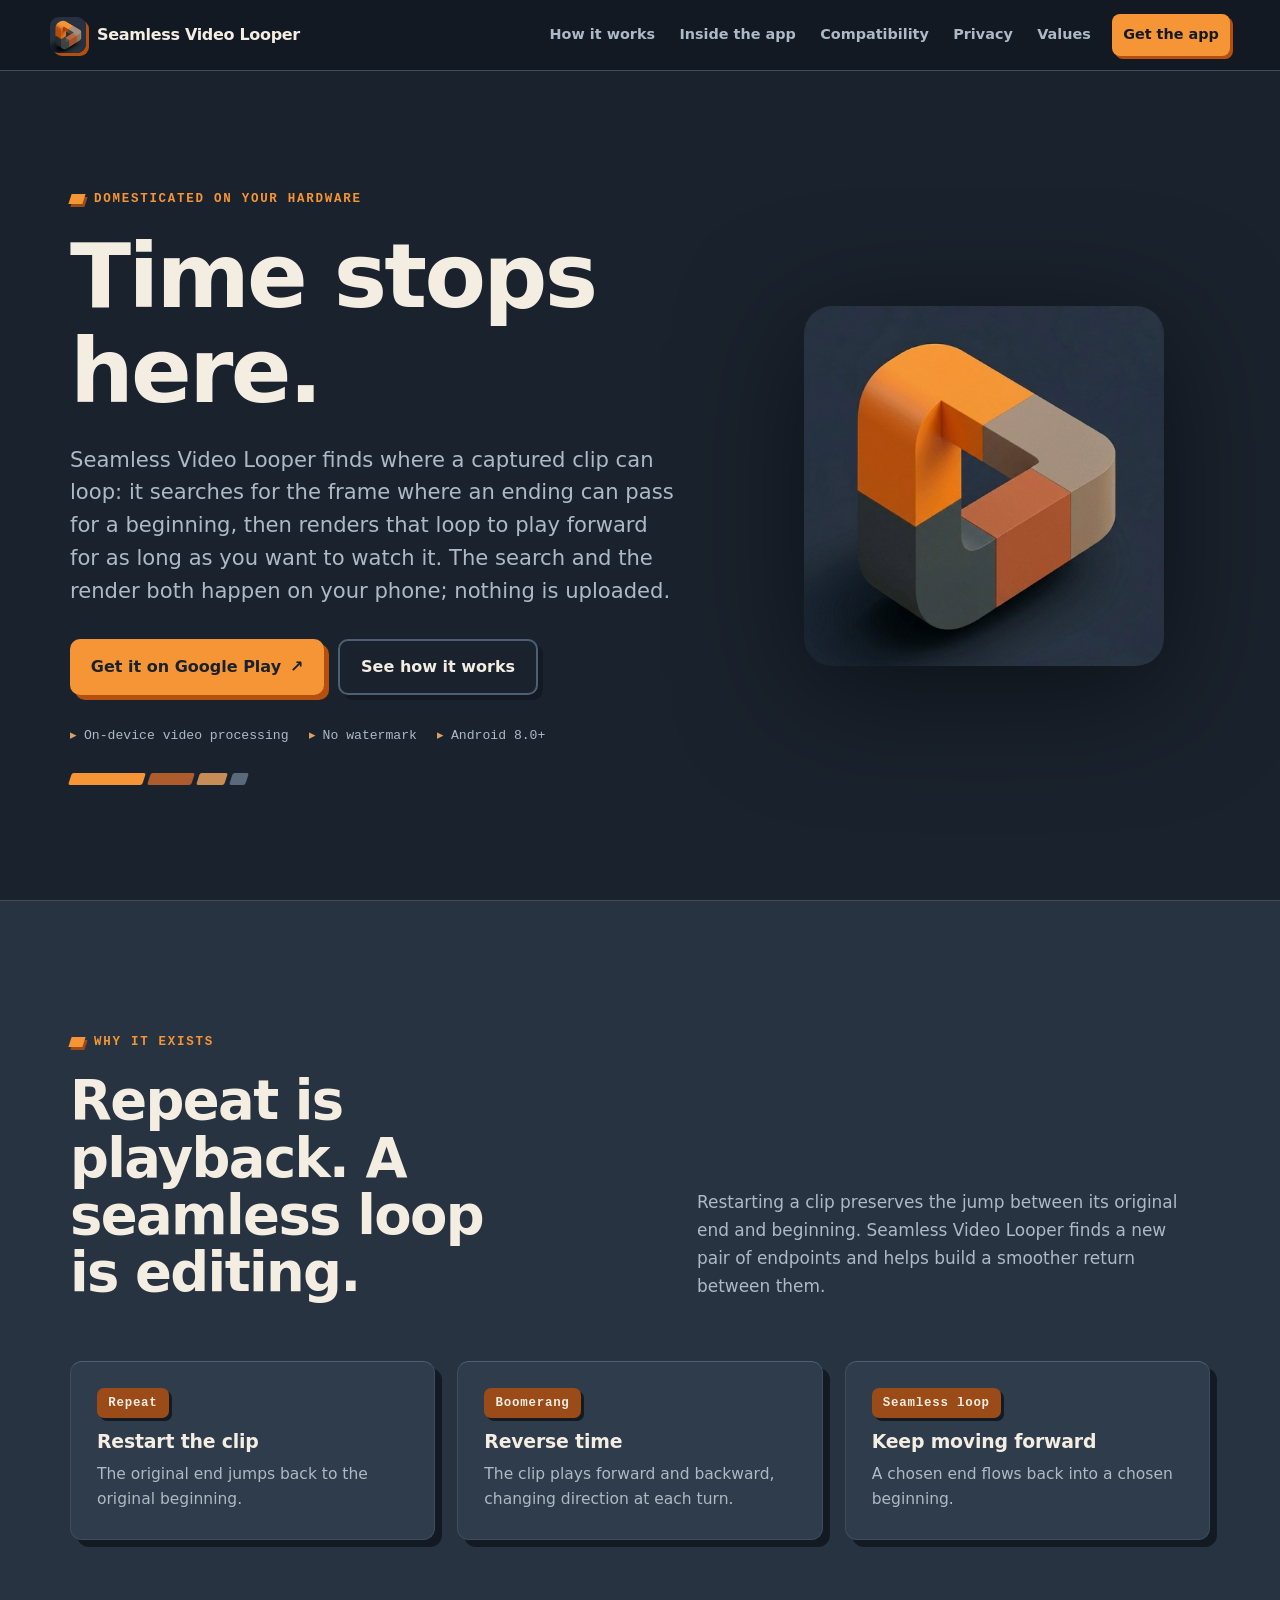
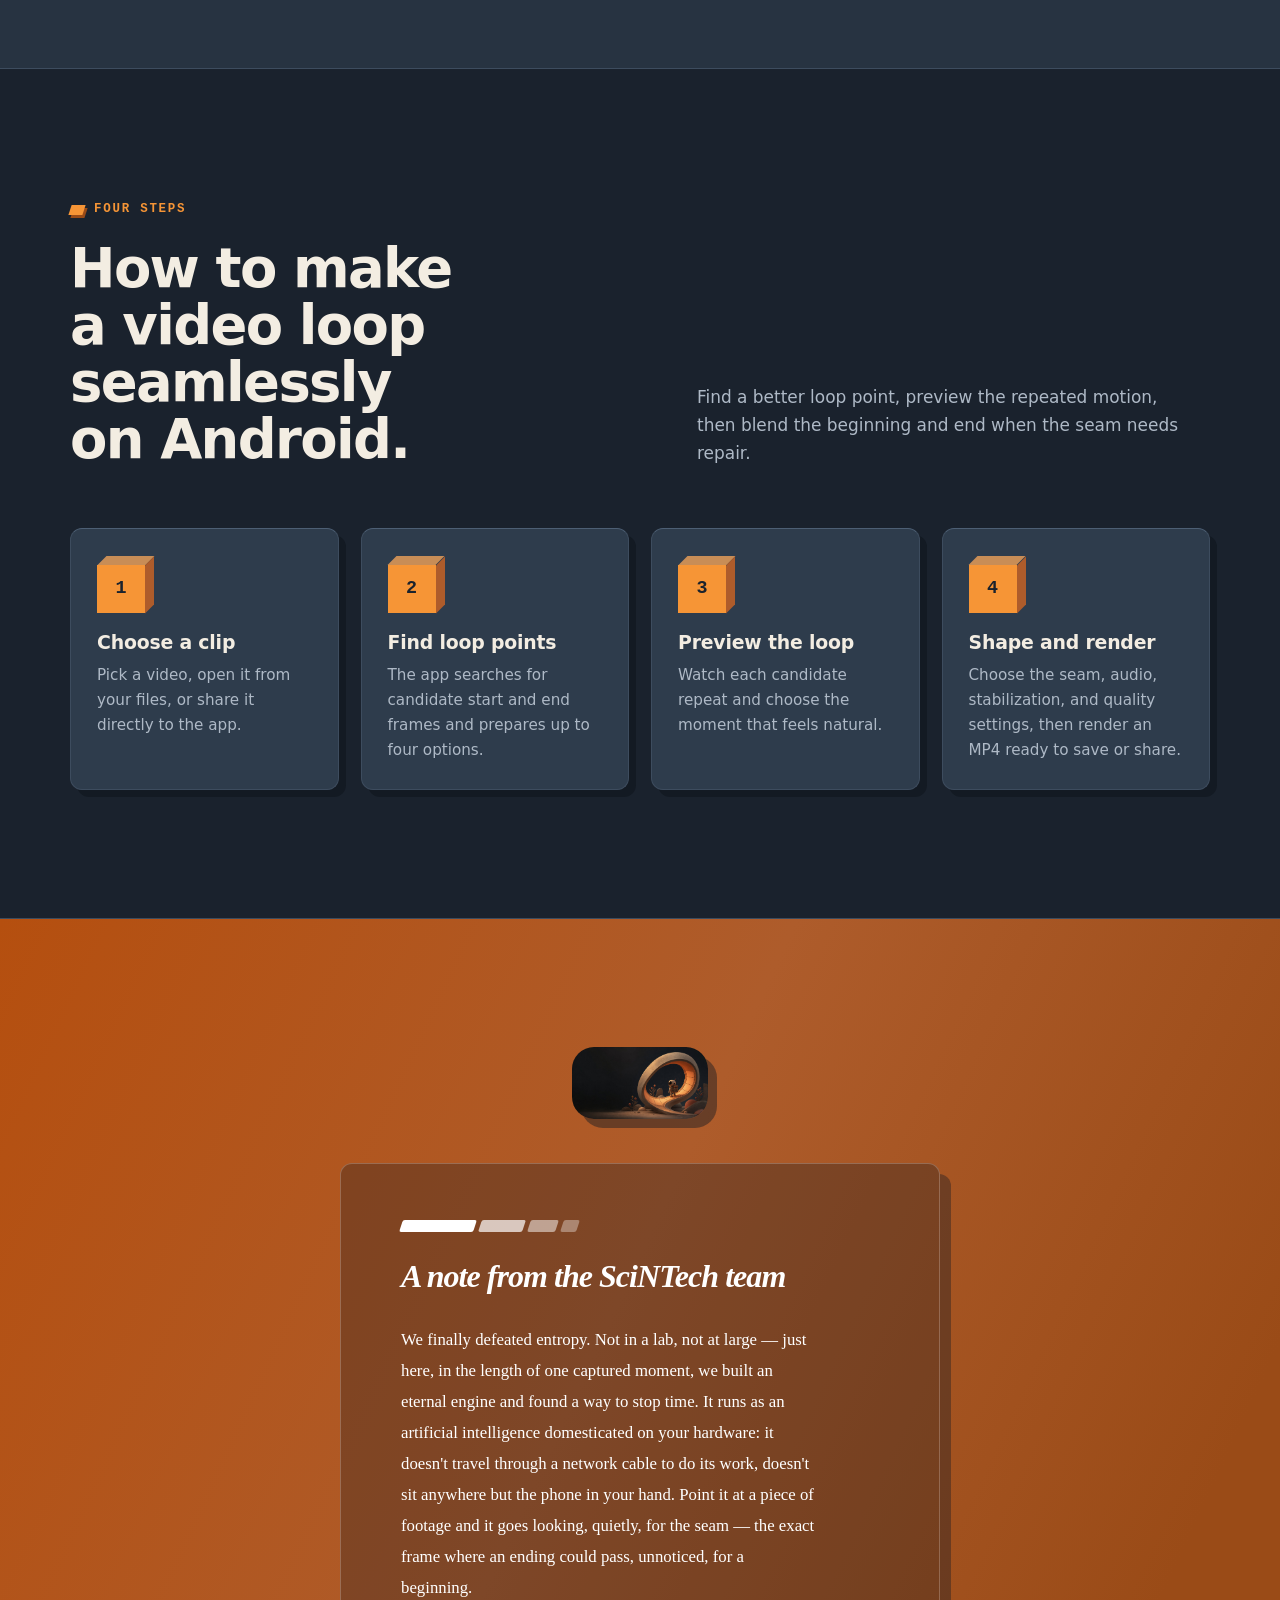
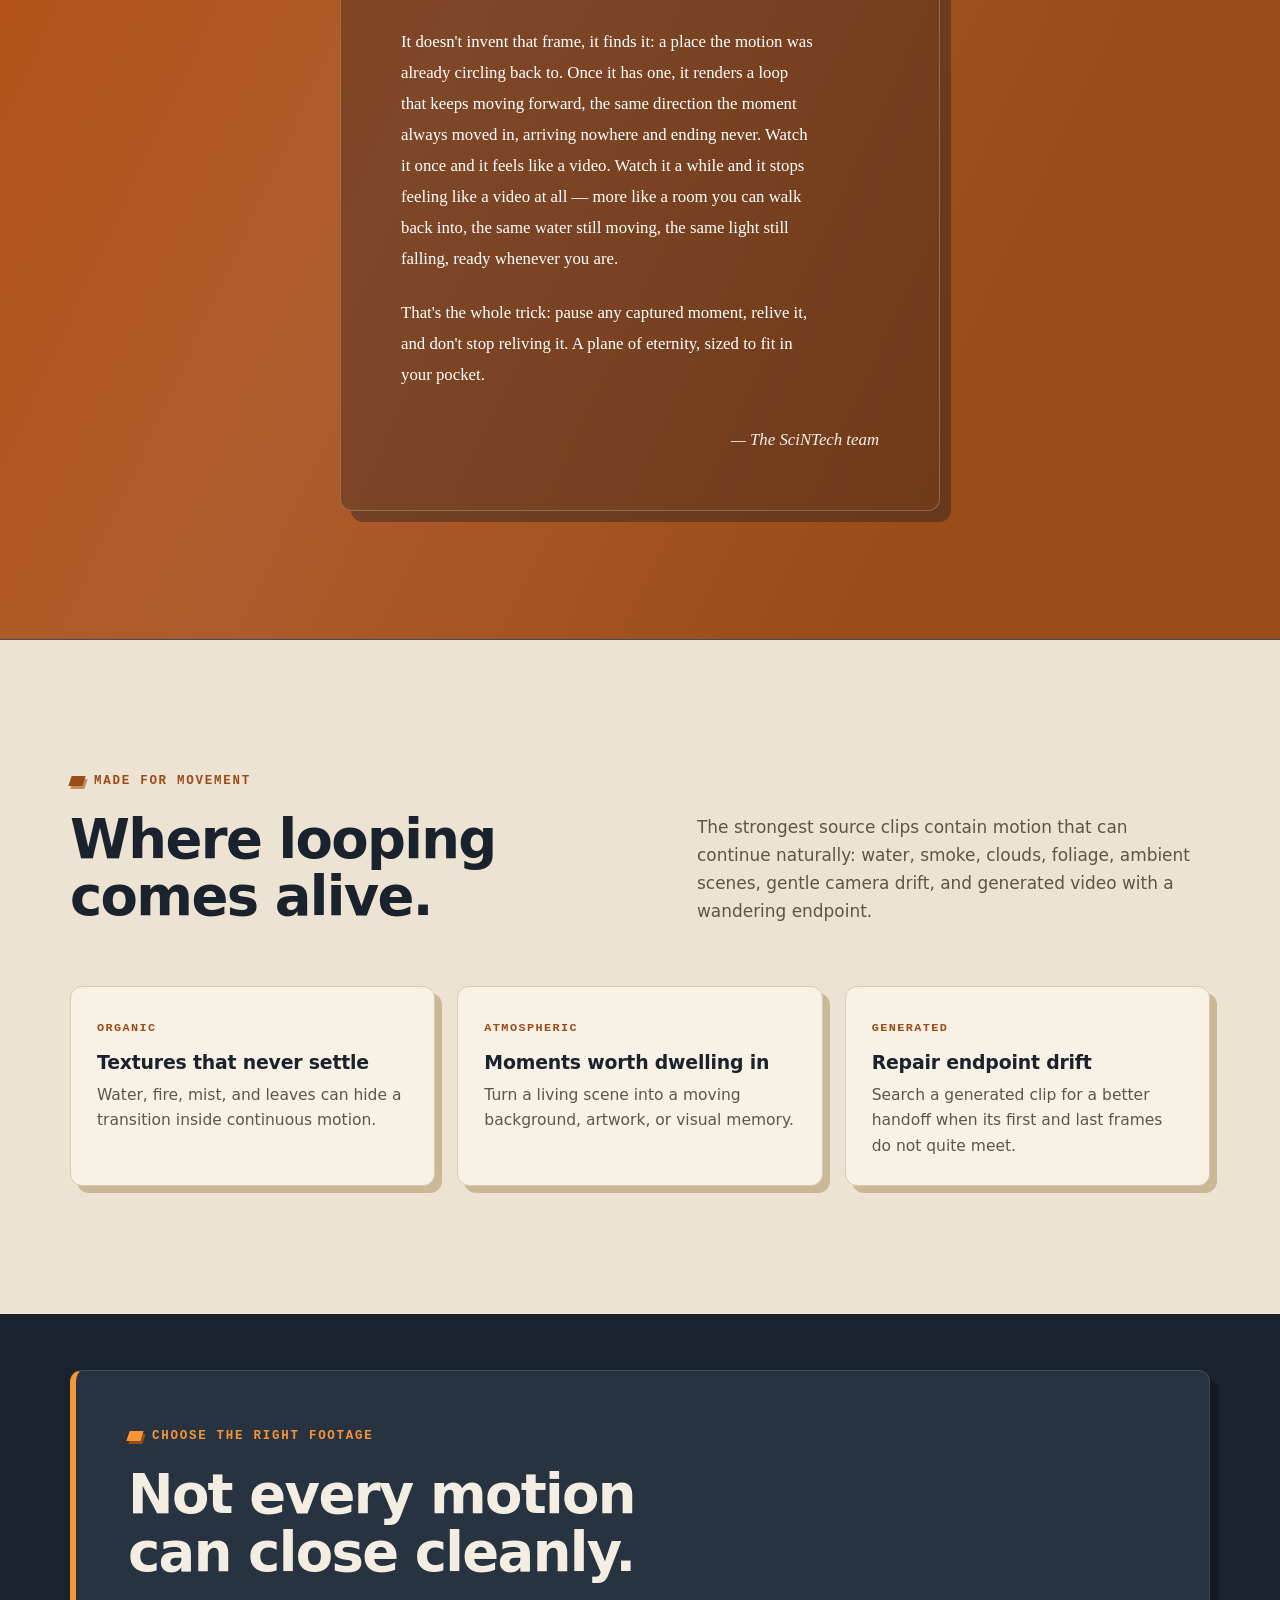
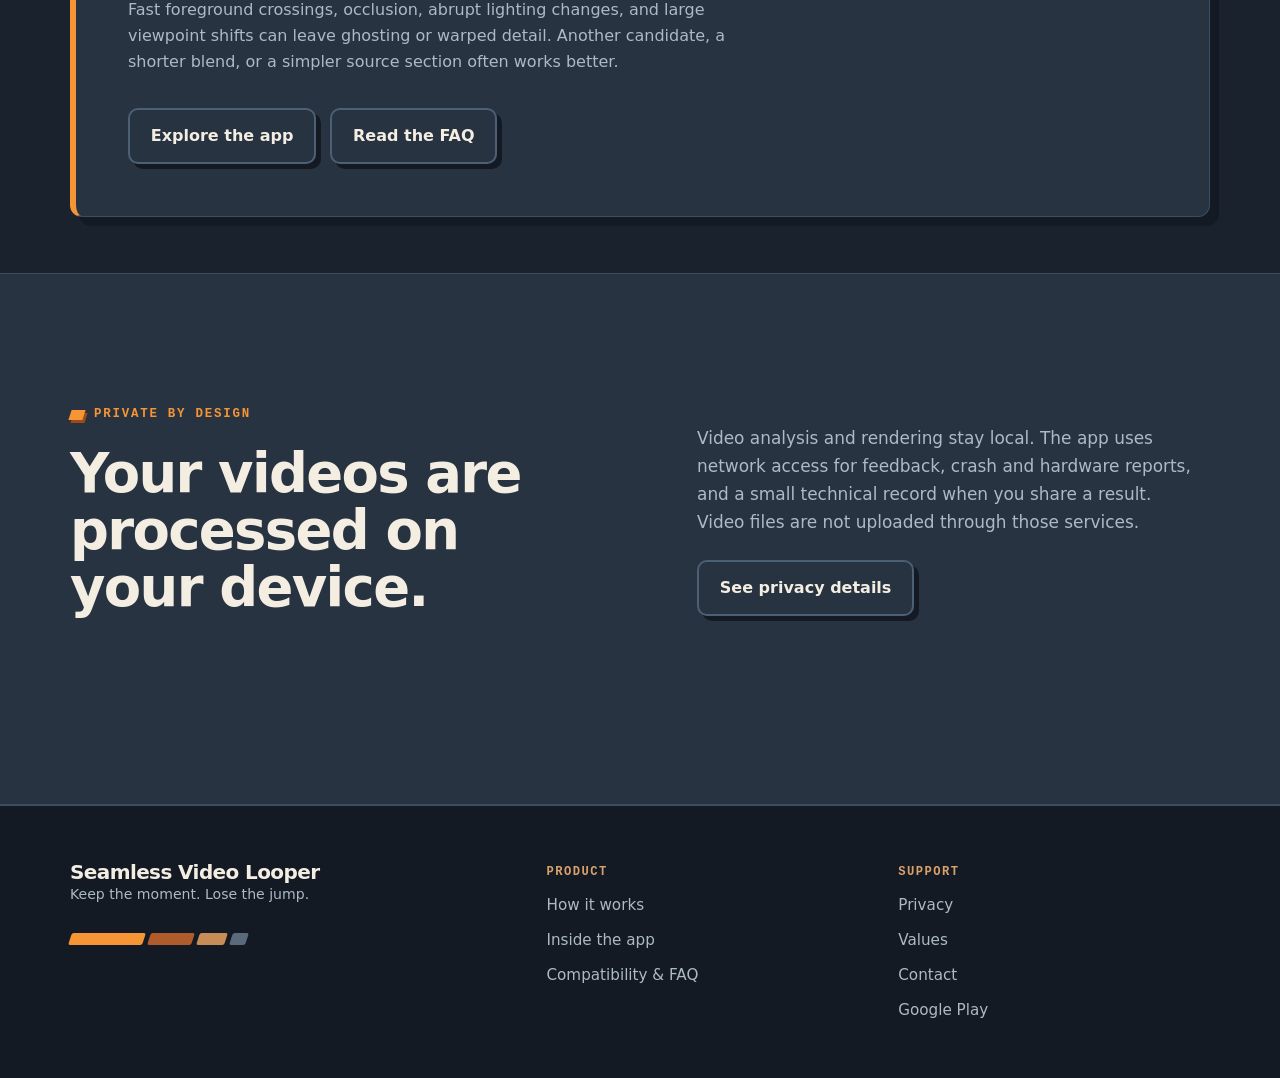
==== commit 8e5ee46c: "site: trim redundant not-a-boomerang copy The site asserted "never reversed" / "not a boomerang" in " ====
--- a/index.html
+++ b/index.html
@@ -14,7 +14,7 @@
   <meta name="twitter:card" content="summary_large_image">
   <link rel="icon" href="/assets/icon.png">
   <link rel="stylesheet" href="/assets/site.css">
-  <script type="application/ld+json">{"@context":"https://schema.org","@graph":[{"@type":"WebSite","name":"Seamless Video Looper","url":"https://seamlessvideolooper.github.io/"},{"@type":"MobileApplication","name":"Seamless Video Looper","operatingSystem":"Android 8.0 and later","applicationCategory":"MultimediaApplication","downloadUrl":"https://play.google.com/store/apps/details?id=com.seamlessvideolooper.android","offers":{"@type":"Offer","price":"0","priceCurrency":"USD"},"description":"An Android video loop maker that finds candidate loop points and renders a forward-playing seamless loop.","url":"https://seamlessvideolooper.github.io/"}]}</script>
+  <script type="application/ld+json">{"@context":"https://schema.org","@graph":[{"@type":"WebSite","@id":"https://seamlessvideolooper.github.io/#website","name":"Seamless Video Looper","url":"https://seamlessvideolooper.github.io/","publisher":{"@id":"https://seamlessvideolooper.github.io/#organization"}},{"@type":"MobileApplication","@id":"https://seamlessvideolooper.github.io/#app","name":"Seamless Video Looper","operatingSystem":"Android 8.0 and later","applicationCategory":"MultimediaApplication","downloadUrl":"https://play.google.com/store/apps/details?id=com.seamlessvideolooper.android","offers":{"@type":"Offer","price":"0","priceCurrency":"USD"},"description":"An Android video loop maker that finds candidate loop points and renders a forward-playing seamless loop.","url":"https://seamlessvideolooper.github.io/","author":{"@id":"https://seamlessvideolooper.github.io/#organization"},"publisher":{"@id":"https://seamlessvideolooper.github.io/#organization"}},{"@type":"HowTo","name":"How to make a video loop seamlessly on Android.","description":"Find a better loop point, preview the repeated motion, then blend the beginning and end when the seam needs repair.","step":[{"@type":"HowToStep","position":1,"name":"Choose a clip","text":"Pick a video, open it from your files, or share it directly to the app."},{"@type":"HowToStep","position":2,"name":"Find loop points","text":"The app searches for candidate start and end frames and prepares up to four options."},{"@type":"HowToStep","position":3,"name":"Preview the loop","text":"Watch each candidate repeat and choose the moment that feels natural."},{"@type":"HowToStep","position":4,"name":"Shape and render","text":"Choose the seam, audio, stabilization, and quality settings, then render an MP4 ready to save or share."}],"author":{"@id":"https://seamlessvideolooper.github.io/#organization"},"publisher":{"@id":"https://seamlessvideolooper.github.io/#organization"}},{"@type":"Organization","@id":"https://seamlessvideolooper.github.io/#organization","name":"SciNTech","url":"https://seamlessvideolooper.github.io/","logo":"https://seamlessvideolooper.github.io/assets/icon.png","email":"scintech.dev@gmail.com","sameAs":["https://play.google.com/store/apps/details?id=com.seamlessvideolooper.android"]}]}</script>
 </head>
 <body>
   <a class="skip-link" href="#main">Skip to content</a>
@@ -37,7 +37,7 @@
       <div>
         <span class="eyebrow">Domesticated on your hardware</span>
         <h1>Time stops here.</h1>
-        <p class="lede">Seamless Video Looper finds where a captured clip can loop: it searches for the frame where an ending can pass for a beginning, then renders that loop to play forward — never reversed — for as long as you want to watch it. The search and the render both happen on your phone; nothing is uploaded.</p>
+        <p class="lede">Seamless Video Looper finds where a captured clip can loop: it searches for the frame where an ending can pass for a beginning, then renders that loop to play forward for as long as you want to watch it. The search and the render both happen on your phone; nothing is uploaded.</p>
         <div class="hero-actions">
           <a class="button primary" href="https://play.google.com/store/apps/details?id=com.seamlessvideolooper.android">Get it on Google Play <span aria-hidden="true">↗</span></a>
           <a class="button secondary" href="/how-it-works/">See how it works</a>
@@ -59,7 +59,7 @@
         <div class="grid-3">
           <article class="card"><span class="chip">Repeat</span><h3>Restart the clip</h3><p>The original end jumps back to the original beginning.</p></article>
           <article class="card"><span class="chip">Boomerang</span><h3>Reverse time</h3><p>The clip plays forward and backward, changing direction at each turn.</p></article>
-          <article class="card"><span class="chip">Seamless loop</span><h3>Keep moving forward</h3><p>A chosen end flows back into a chosen beginning without reversing the footage.</p></article>
+          <article class="card"><span class="chip">Seamless loop</span><h3>Keep moving forward</h3><p>A chosen end flows back into a chosen beginning.</p></article>
         </div>
       </div>
     </section>
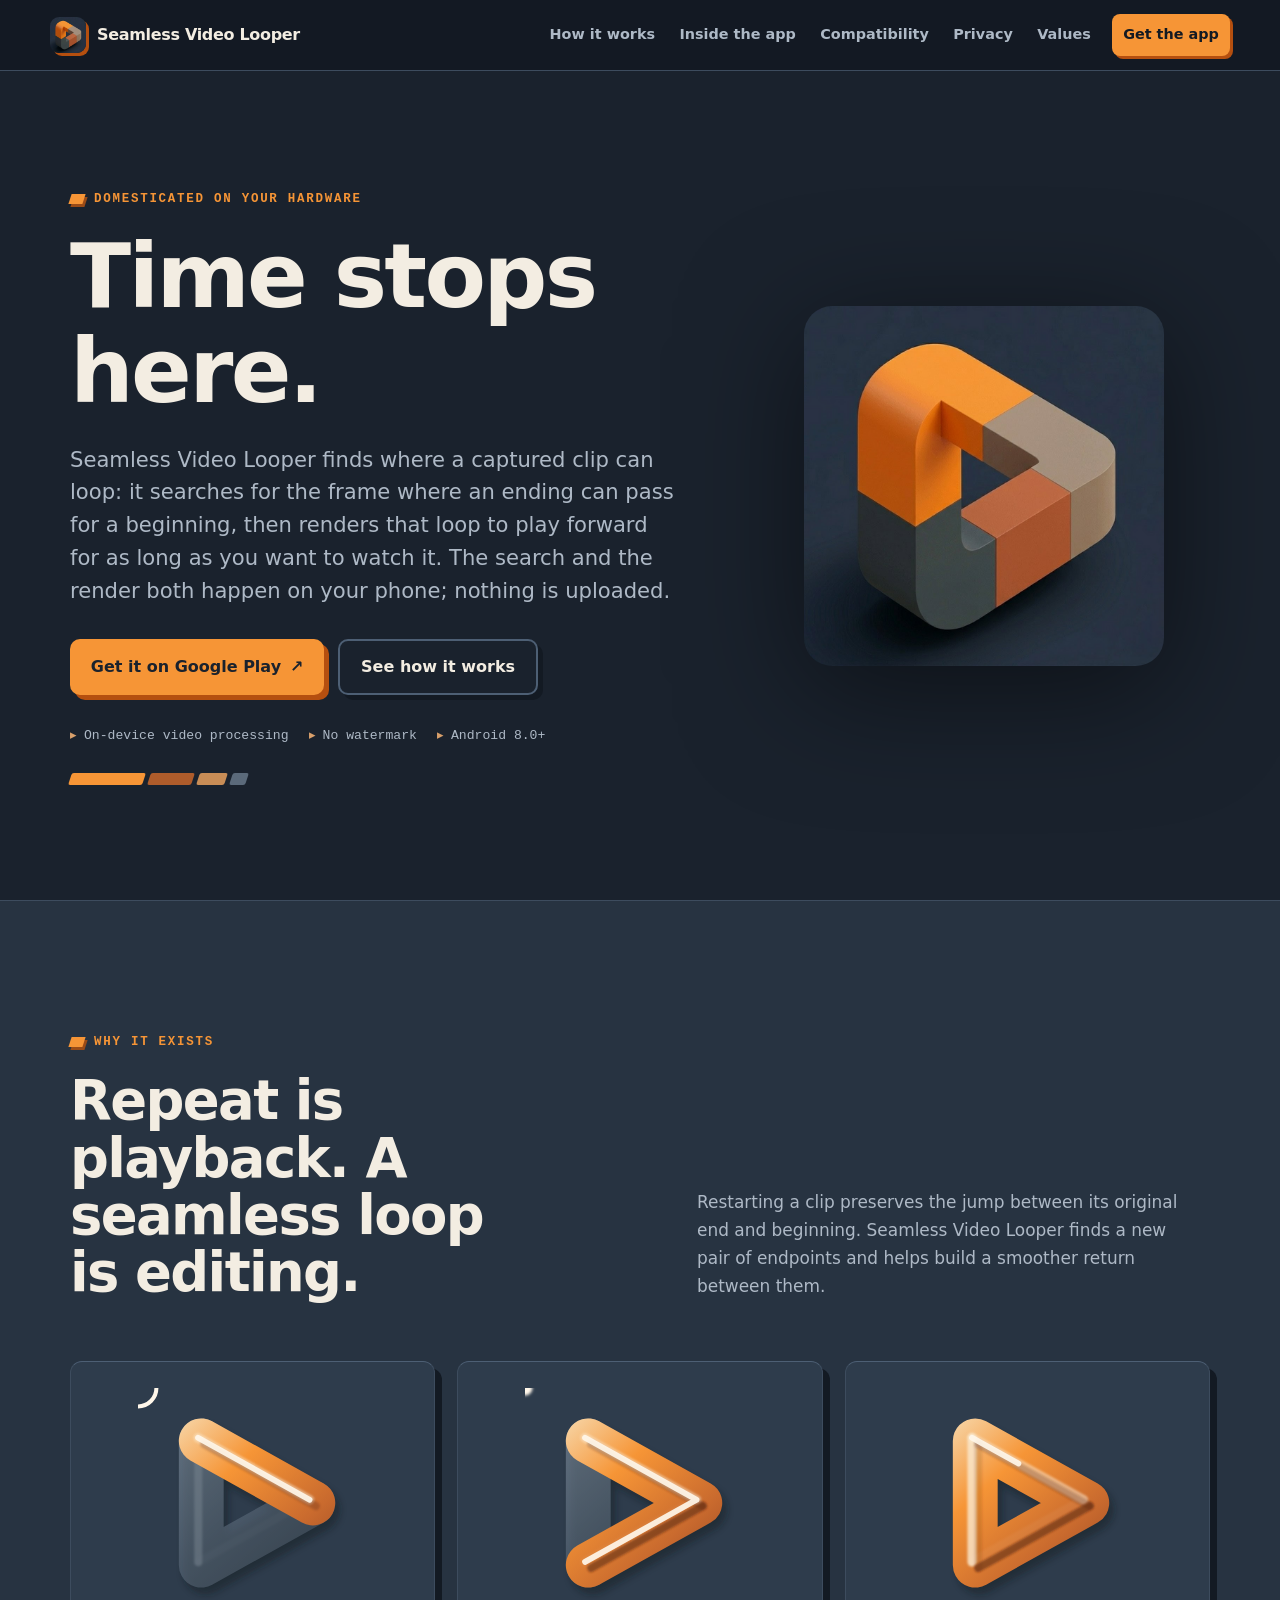
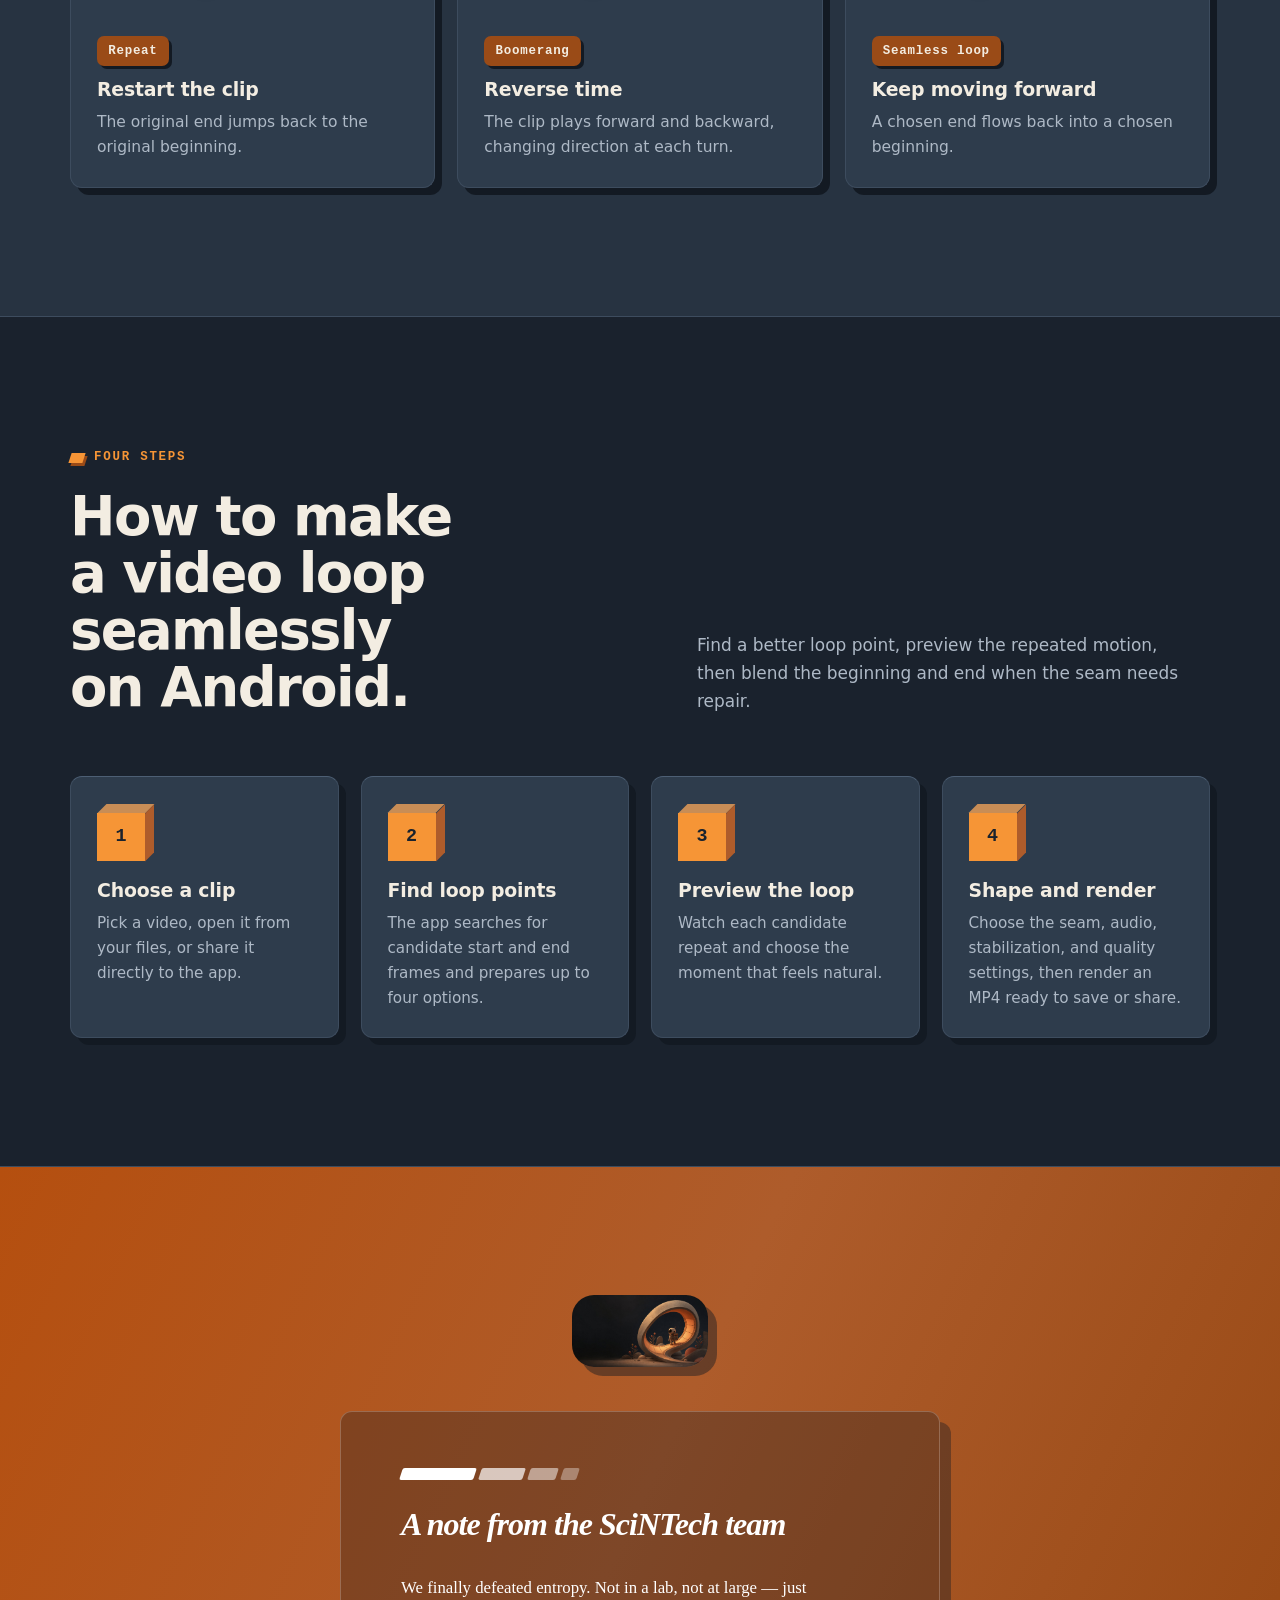
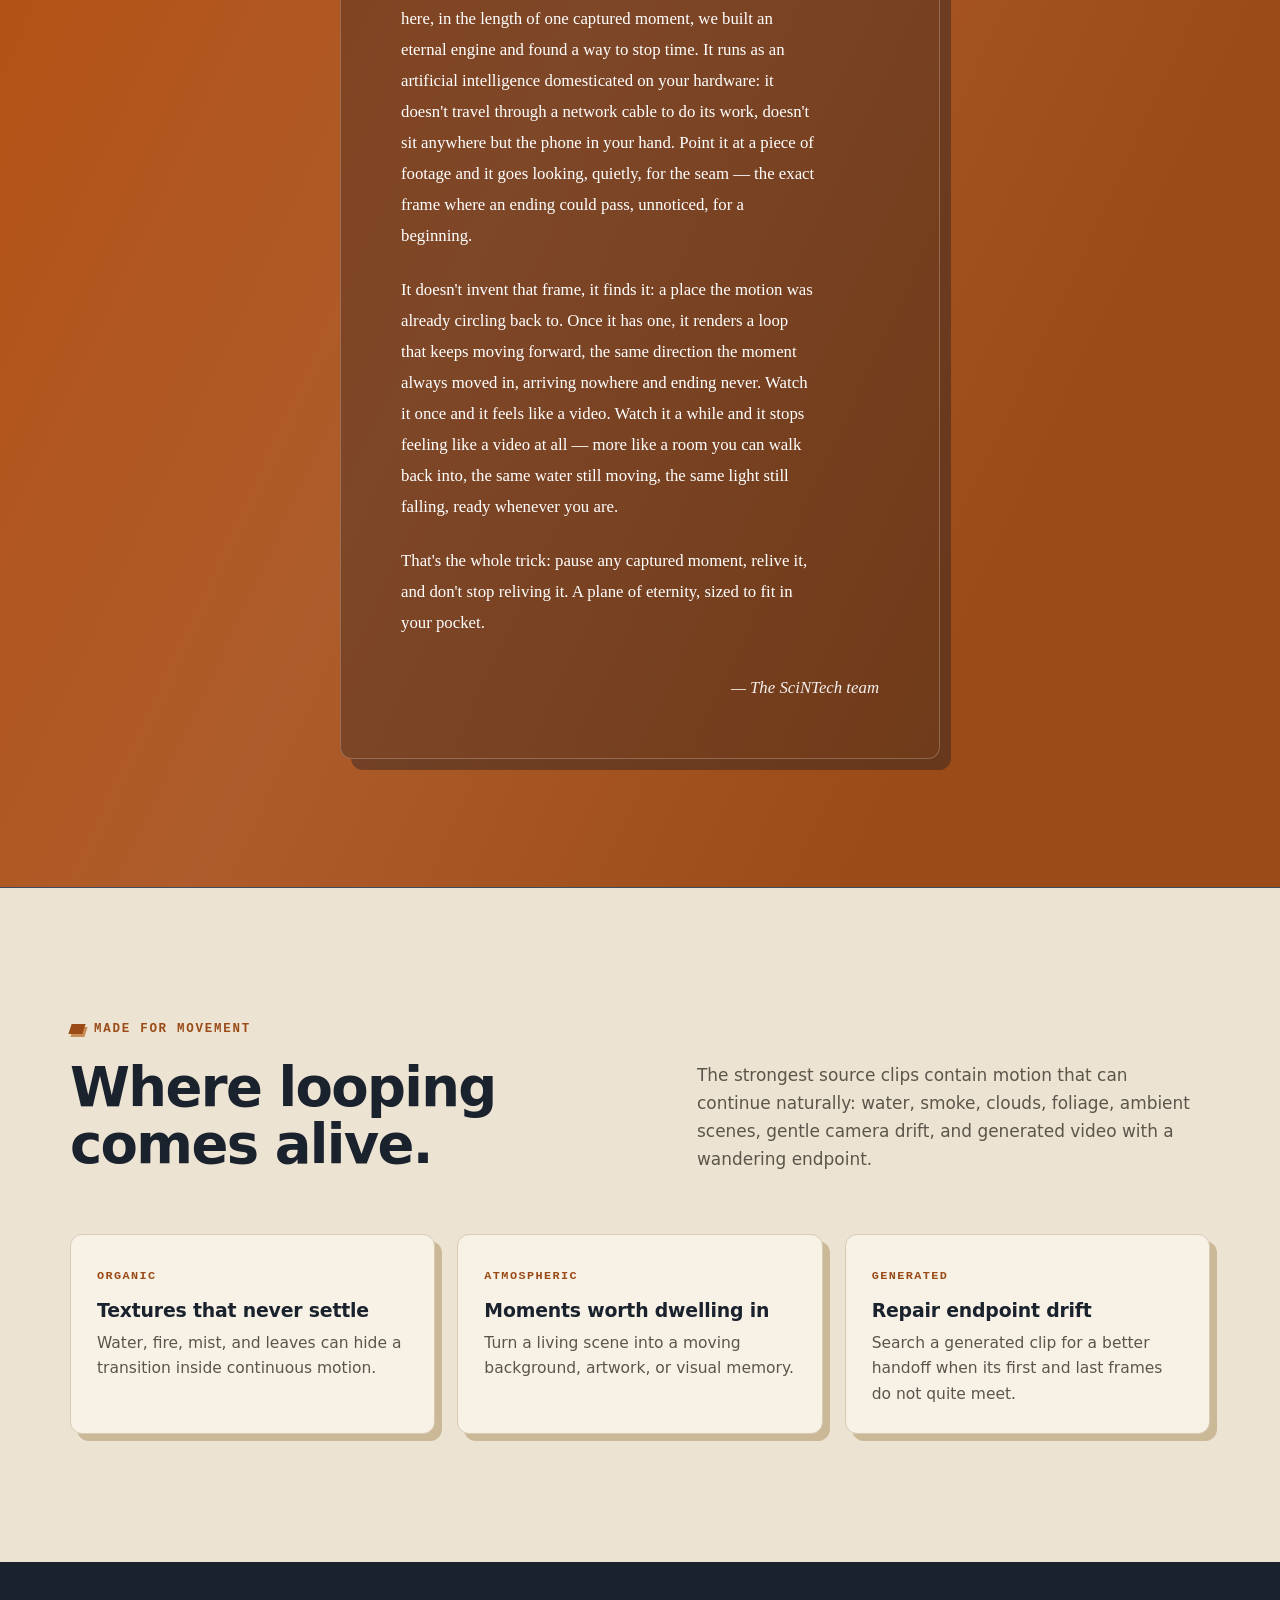
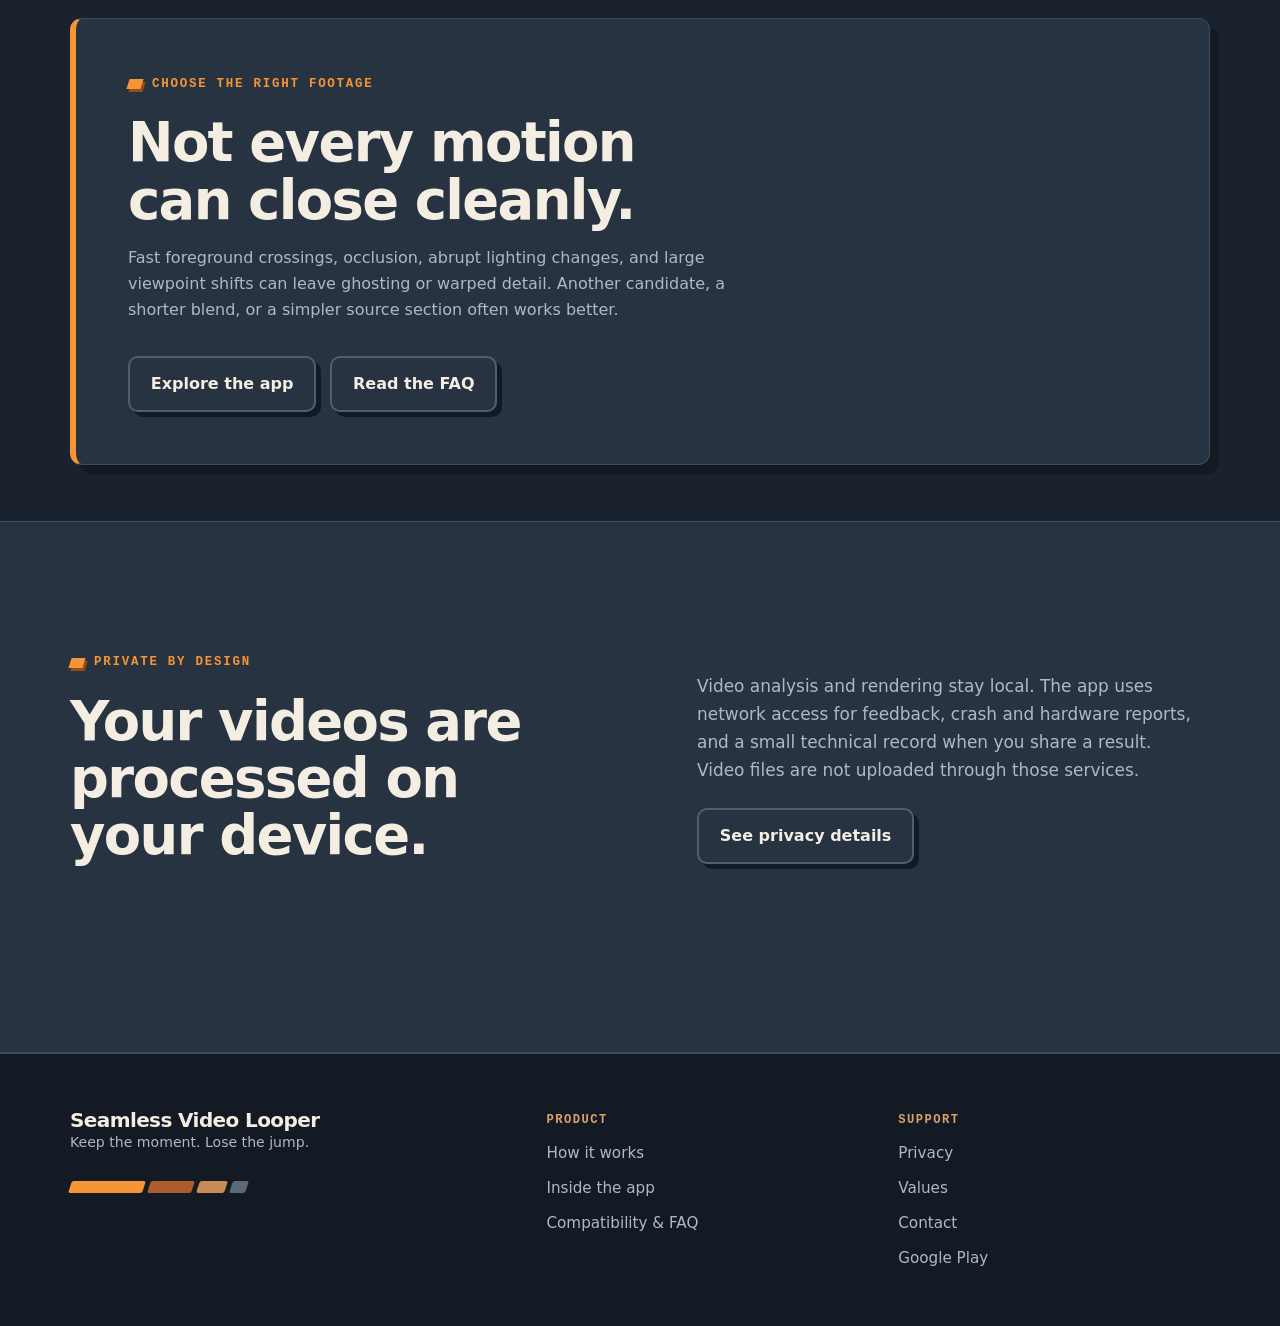
==== commit 2aa64180: "site: add animated loop diagrams to the comparison cards" ====
--- a/index.html
+++ b/index.html
@@ -57,9 +57,354 @@
           <p class="section-intro">Restarting a clip preserves the jump between its original end and beginning. Seamless Video Looper finds a new pair of endpoints and helps build a smoother return between them.</p>
         </div>
         <div class="grid-3">
-          <article class="card"><span class="chip">Repeat</span><h3>Restart the clip</h3><p>The original end jumps back to the original beginning.</p></article>
-          <article class="card"><span class="chip">Boomerang</span><h3>Reverse time</h3><p>The clip plays forward and backward, changing direction at each turn.</p></article>
-          <article class="card"><span class="chip">Seamless loop</span><h3>Keep moving forward</h3><p>A chosen end flows back into a chosen beginning.</p></article>
+          <article class="card"><div class="card-diagram">
+            <svg viewBox="0 0 200 200" xmlns="http://www.w3.org/2000/svg" role="img" aria-labelledby="rpTitle rpDesc">
+              <title id="rpTitle">Repeat</title>
+              <desc id="rpDesc">One beveled edge of the app's triangular play-mark lights up as playback runs its length, then the light snaps back to the start — a hard reset, not a smooth loop. The other two edges of the mark stay dim, unrealized.</desc>
+
+              <defs>
+                <linearGradient id="warmGrad-rp" gradientUnits="userSpaceOnUse" x1="25" y1="15" x2="175" y2="185">
+                  <stop offset="0%"  stop-color="#f7e6c4"/>
+                  <stop offset="35%" stop-color="#f69536"/>
+                  <stop offset="68%" stop-color="#c96a2e"/>
+                  <stop offset="100%" stop-color="#8a3f22"/>
+                </linearGradient>
+                <linearGradient id="coolGrad-rp" gradientUnits="userSpaceOnUse" x1="25" y1="15" x2="175" y2="185">
+                  <stop offset="0%"  stop-color="#8b9bab"/>
+                  <stop offset="50%" stop-color="#5b6a7a"/>
+                  <stop offset="100%" stop-color="#3c4753"/>
+                </linearGradient>
+                <radialGradient id="glintGrad-rp" cx="35%" cy="30%" r="70%">
+                  <stop offset="0%"  stop-color="#fff7ea"/>
+                  <stop offset="45%" stop-color="#f7e6c4"/>
+                  <stop offset="80%" stop-color="#f69536"/>
+                  <stop offset="100%" stop-color="#ae5c2b"/>
+                </radialGradient>
+                <filter id="blurShadow-rp" x="-40%" y="-40%" width="180%" height="180%">
+                  <feGaussianBlur stdDeviation="3.4"/>
+                </filter>
+                <filter id="blurBevel-rp" x="-40%" y="-40%" width="180%" height="180%">
+                  <feGaussianBlur stdDeviation="0.8"/>
+                </filter>
+                <filter id="blurGlow-rp" x="-60%" y="-60%" width="220%" height="220%">
+                  <feGaussianBlur stdDeviation="1.6"/>
+                </filter>
+                <filter id="blurHi-rp" x="-60%" y="-60%" width="220%" height="220%">
+                  <feGaussianBlur stdDeviation="0.5"/>
+                </filter>
+                <marker id="arrow-rp" viewBox="0 0 10 10" refX="7" refY="5" markerWidth="6.5" markerHeight="6.5" orient="auto-start-reverse">
+                  <path d="M0,0 L10,5 L0,10 Z" fill="#fbead0"/>
+                </marker>
+                <filter id="blurAnnot-rp" x="-60%" y="-60%" width="220%" height="220%">
+                  <feGaussianBlur stdDeviation="1.1"/>
+                </filter>
+              </defs>
+
+              <style>
+                .static-rp { display: none; }
+                @media (prefers-reduced-motion: reduce) {
+                  .anim-rp { display: none; }
+                  .static-rp { display: block; }
+                }
+
+                .glow-rp {
+                  stroke-dasharray: 100 100;
+                  animation: rp-fill 4s cubic-bezier(.4,0,.2,1) infinite;
+                }
+                .flash-rp {
+                  animation: rp-flash 4s cubic-bezier(.4,0,.2,1) infinite;
+                  transform-box: fill-box;
+                  transform-origin: center;
+                }
+
+                @keyframes rp-fill {
+                  0%     { stroke-dashoffset: 100; }
+                  4%     { stroke-dashoffset: 100; }
+                  70%    { stroke-dashoffset: 0; }
+                  86%    { stroke-dashoffset: 0; animation-timing-function: steps(1,end); }
+                  86.001%{ stroke-dashoffset: 100; }
+                  100%   { stroke-dashoffset: 100; }
+                }
+                @keyframes rp-flash {
+                  0%      { opacity: 0; transform: translate(55px,46px) scale(.4); }
+                  86%     { opacity: 0; transform: translate(55px,46px) scale(.4); animation-timing-function: steps(1,end); }
+                  86.001% { opacity: .95; transform: translate(55px,46px) scale(.5); }
+                  93%     { opacity: .55; transform: translate(55px,46px) scale(1.6); }
+                  100%    { opacity: 0; transform: translate(55px,46px) scale(2.2); }
+                }
+              </style>
+
+              <!-- cast shadow of the full mark (all three edges), reinforcing it's one triangle even when unlit -->
+              <path d="M55,46 L152,100 L55,154 Z" fill="none" stroke="#0d1218" stroke-width="39" stroke-linejoin="round" stroke-linecap="round"
+                    opacity=".38" filter="url(#blurShadow-rp)" transform="translate(4,6)"/>
+
+              <!-- ghost: the two edges not realized by Repeat. Same directional rule as the lit mark: CA (left)
+                   faces the upper-left key light and keeps a visible cool rim; BC (lower-right) faces away and
+                   keeps almost none. -->
+              <g opacity=".62">
+                <path d="M152,100 L55,154 L55,46" fill="none" stroke="url(#coolGrad-rp)" stroke-width="39" stroke-linejoin="round" stroke-linecap="round"/>
+                <g filter="url(#blurBevel-rp)" transform="translate(-2.6,-2.6)">
+                  <path d="M152,100 L55,154" fill="none" stroke="#aebbc7" stroke-width="7" stroke-linecap="round" opacity=".08"/>
+                  <path d="M55,154 L55,46" fill="none" stroke="#aebbc7" stroke-width="7" stroke-linecap="round" opacity=".5"/>
+                </g>
+              </g>
+
+              <!-- real: the one edge Repeat plays. AB faces the upper-left key light only at a glancing angle
+                   (the same mid-strength rim AB gets in seamless.svg), so its bevel is tuned down from a flat
+                   maximal rim to keep the system's lighting language consistent across all three files. -->
+              <g>
+                <path d="M55,46 L152,100" fill="none" stroke="url(#warmGrad-rp)" stroke-width="39" stroke-linecap="round"/>
+                <path d="M55,46 L152,100" fill="none" stroke="#fbead0" stroke-width="8" stroke-linecap="round"
+                      opacity=".55" filter="url(#blurBevel-rp)" transform="translate(-2.8,-2.8)"/>
+                <path d="M55,46 L152,100" fill="none" stroke="#5e2c17" stroke-width="7" stroke-linecap="round"
+                      opacity=".3" filter="url(#blurBevel-rp)" transform="translate(2.6,2.6)"/>
+              </g>
+
+              <!-- animated: a specular highlight riding the upper-left lit face (matching the static bevel
+                   highlight's translate(-2.8,-2.8)) fills the real edge as playback runs its length, then a
+                   ping at the vertex marks the hard cut back to the start -->
+              <g class="anim-rp">
+                <path class="glow-rp" pathLength="100" d="M55,46 L152,100" fill="none" stroke="#fff7ea" stroke-width="5"
+                      stroke-linecap="round" opacity=".92" filter="url(#blurHi-rp)" transform="translate(-2.8,-2.8)"/>
+                <circle class="flash-rp" r="16" fill="none" stroke="#fff7ea" stroke-width="3.5"/>
+              </g>
+
+              <!-- frozen: the fill held complete, plus a broken arc showing the jump back to start -->
+              <g class="static-rp">
+                <circle cx="55" cy="46" r="9.5" fill="url(#glintGrad-rp)" opacity=".32"/>
+                <circle cx="152" cy="100" r="9.5" fill="url(#glintGrad-rp)"/>
+                <path d="M152,100 C172,58 118,10 76,49" fill="none" stroke="#fbead0" stroke-width="4.4"
+                      stroke-linecap="round" opacity=".22" filter="url(#blurAnnot-rp)"/>
+                <path d="M152,100 C172,58 118,10 76,49" fill="none" stroke="#fbead0" stroke-width="2.6"
+                      stroke-dasharray="1 7.5" stroke-linecap="round" marker-end="url(#arrow-rp)"/>
+                <path d="M55,46 l-6.5,-5.5 m6.5,5.5 l-2,-8 m2,8 l-8,1.5" stroke="#fffaf0" stroke-width="2.2" stroke-linecap="round"
+                      opacity=".9" filter="url(#blurAnnot-rp)"/>
+              </g>
+            </svg>
+          </div><span class="chip">Repeat</span><h3>Restart the clip</h3><p>The original end jumps back to the original beginning.</p></article>
+          <article class="card"><div class="card-diagram">
+            <svg viewBox="0 0 200 200" xmlns="http://www.w3.org/2000/svg" role="img" aria-labelledby="bmTitle bmDesc">
+              <title id="bmTitle">Boomerang</title>
+              <desc id="bmDesc">Two beveled edges of the app's triangular play-mark light up as playback runs out to the far end, then the light recedes back the same way, continuously — no cut. The remaining edge of the mark stays dim, unrealized.</desc>
+
+              <defs>
+                <linearGradient id="warmGrad-bm" gradientUnits="userSpaceOnUse" x1="25" y1="15" x2="175" y2="185">
+                  <stop offset="0%"  stop-color="#f7e6c4"/>
+                  <stop offset="35%" stop-color="#f69536"/>
+                  <stop offset="68%" stop-color="#c96a2e"/>
+                  <stop offset="100%" stop-color="#8a3f22"/>
+                </linearGradient>
+                <linearGradient id="coolGrad-bm" gradientUnits="userSpaceOnUse" x1="25" y1="15" x2="175" y2="185">
+                  <stop offset="0%"  stop-color="#8b9bab"/>
+                  <stop offset="50%" stop-color="#5b6a7a"/>
+                  <stop offset="100%" stop-color="#3c4753"/>
+                </linearGradient>
+                <radialGradient id="glintGrad-bm" cx="35%" cy="30%" r="70%">
+                  <stop offset="0%"  stop-color="#fff7ea"/>
+                  <stop offset="45%" stop-color="#f7e6c4"/>
+                  <stop offset="80%" stop-color="#f69536"/>
+                  <stop offset="100%" stop-color="#ae5c2b"/>
+                </radialGradient>
+                <filter id="blurShadow-bm" x="-40%" y="-40%" width="180%" height="180%">
+                  <feGaussianBlur stdDeviation="3.4"/>
+                </filter>
+                <filter id="blurBevel-bm" x="-40%" y="-40%" width="180%" height="180%">
+                  <feGaussianBlur stdDeviation="0.8"/>
+                </filter>
+                <filter id="blurGlow-bm" x="-60%" y="-60%" width="220%" height="220%">
+                  <feGaussianBlur stdDeviation="1.6"/>
+                </filter>
+                <filter id="blurHi-bm" x="-60%" y="-60%" width="220%" height="220%">
+                  <feGaussianBlur stdDeviation="0.5"/>
+                </filter>
+                <filter id="blurAnnot-bm" x="-60%" y="-60%" width="220%" height="220%">
+                  <feGaussianBlur stdDeviation="1.1"/>
+                </filter>
+              </defs>
+
+              <style>
+                .static-bm { display: none; }
+                @media (prefers-reduced-motion: reduce) {
+                  .anim-bm { display: none; }
+                  .static-bm { display: block; }
+                }
+
+                .glow-bm {
+                  stroke-dasharray: 100 100;
+                  animation: bm-fill 4s cubic-bezier(.45,0,.2,1) infinite;
+                }
+                .pivot-bm {
+                  animation: bm-pivot 4s cubic-bezier(.45,0,.2,1) infinite;
+                  transform-box: fill-box;
+                  transform-origin: center;
+                }
+
+                @keyframes bm-fill {
+                  0%   { stroke-dashoffset: 100; }
+                  44%  { stroke-dashoffset: 0; }
+                  50%  { stroke-dashoffset: 0; }
+                  94%  { stroke-dashoffset: 100; }
+                  100% { stroke-dashoffset: 100; }
+                }
+                @keyframes bm-pivot {
+                  0%, 100% { opacity: .35; transform: translate(152px,100px) scale(.7); }
+                  22%      { opacity: 1;   transform: translate(152px,100px) scale(1.7); }
+                  32%      { opacity: .35; transform: translate(152px,100px) scale(.7); }
+                  50%      { opacity: .35; transform: translate(152px,100px) scale(.7); }
+                  72%      { opacity: 1;   transform: translate(152px,100px) scale(1.7); }
+                  82%      { opacity: .35; transform: translate(152px,100px) scale(.7); }
+                }
+              </style>
+
+              <!-- cast shadow of the full mark -->
+              <path d="M55,46 L152,100 L55,154 Z" fill="none" stroke="#0d1218" stroke-width="39" stroke-linejoin="round" stroke-linecap="round"
+                    opacity=".38" filter="url(#blurShadow-bm)" transform="translate(4,6)"/>
+
+              <!-- ghost: the one edge not realized by Boomerang. CA faces the upper-left key light directly
+                   (same lit tier as CA in seamless.svg), so it keeps a clearly visible cool rim even dimmed. -->
+              <g opacity=".62">
+                <path d="M55,154 L55,46" fill="none" stroke="url(#coolGrad-bm)" stroke-width="39" stroke-linecap="round"/>
+                <path d="M55,154 L55,46" fill="none" stroke="#aebbc7" stroke-width="7" stroke-linecap="round"
+                      opacity=".5" filter="url(#blurBevel-bm)" transform="translate(-2.6,-2.6)"/>
+              </g>
+
+              <!-- real: the two edges Boomerang plays. Same directional rule as seamless.svg: AB is a glancing
+                   mid-lit face, BC faces away from the upper-left key light and stays almost unlit, with its
+                   dark rim deepened instead — so this open band already speaks the same lighting language the
+                   closed triangle needs. -->
+              <g>
+                <path d="M55,46 L152,100 L55,154" fill="none" stroke="url(#warmGrad-bm)" stroke-width="39" stroke-linejoin="round" stroke-linecap="round"/>
+                <g filter="url(#blurBevel-bm)" transform="translate(-2.8,-2.8)">
+                  <path d="M152,100 L55,154" fill="none" stroke="#fbead0" stroke-width="8" stroke-linecap="round" opacity=".06"/>
+                  <path d="M55,46 L152,100" fill="none" stroke="#fbead0" stroke-width="8" stroke-linecap="round" opacity=".55"/>
+                </g>
+                <g filter="url(#blurBevel-bm)" transform="translate(2.6,2.6)">
+                  <path d="M55,46 L152,100" fill="none" stroke="#5e2c17" stroke-width="7" stroke-linecap="round" opacity=".3"/>
+                  <path d="M152,100 L55,154" fill="none" stroke="#5e2c17" stroke-width="7" stroke-linecap="round" opacity=".6"/>
+                </g>
+              </g>
+
+              <!-- animated: a specular highlight riding the upper-left lit face (matching the static bevel
+                   highlight's translate(-2.8,-2.8)) runs out to the far end and eases back, pulsing each pass
+                   through the pivot -->
+              <g class="anim-bm">
+                <path class="glow-bm" pathLength="100" d="M55,46 L152,100 L55,154" fill="none" stroke="#fff7ea" stroke-width="5"
+                      stroke-linecap="round" stroke-linejoin="round" opacity=".92" filter="url(#blurHi-bm)" transform="translate(-2.8,-2.8)"/>
+                <circle class="pivot-bm" r="6.5" fill="#fff7ea" filter="url(#blurGlow-bm)"/>
+              </g>
+
+              <!-- frozen: both real edges lit end to end, a two-way arrow at the pivot shows the reversal -->
+              <g class="static-bm">
+                <circle cx="55" cy="46" r="9.5" fill="url(#glintGrad-bm)" opacity=".4"/>
+                <circle cx="55" cy="154" r="9.5" fill="url(#glintGrad-bm)"/>
+                <g transform="translate(152,100)" filter="url(#blurAnnot-bm)">
+                  <path d="M-15,0 L15,0" stroke="#fffaf0" stroke-width="3.4" stroke-linecap="round"/>
+                  <path d="M-15,0 L-8,-5 M-15,0 L-8,5" stroke="#fffaf0" stroke-width="3.4" stroke-linecap="round"/>
+                  <path d="M15,0 L8,-5 M15,0 L8,5" stroke="#fffaf0" stroke-width="3.4" stroke-linecap="round"/>
+                </g>
+                <g transform="translate(152,100)">
+                  <path d="M-15,0 L15,0" stroke="#fffaf0" stroke-width="2.2" stroke-linecap="round"/>
+                  <path d="M-15,0 L-8,-5 M-15,0 L-8,5" stroke="#fffaf0" stroke-width="2.2" stroke-linecap="round"/>
+                  <path d="M15,0 L8,-5 M15,0 L8,5" stroke="#fffaf0" stroke-width="2.2" stroke-linecap="round"/>
+                </g>
+              </g>
+            </svg>
+          </div><span class="chip">Boomerang</span><h3>Reverse time</h3><p>The clip plays forward and backward, changing direction at each turn.</p></article>
+          <article class="card"><div class="card-diagram">
+            <svg viewBox="0 0 200 200" xmlns="http://www.w3.org/2000/svg" role="img" aria-labelledby="slTitle slDesc">
+              <title id="slTitle">Seamless loop</title>
+              <desc id="slDesc">All three beveled edges of the app's triangular play-mark are lit — the mark fully realized — with light chasing endlessly around the closed band in one direction. No cut, no reversal, no beginning or end.</desc>
+
+              <defs>
+                <linearGradient id="warmGrad-sl" gradientUnits="userSpaceOnUse" x1="25" y1="15" x2="175" y2="185">
+                  <stop offset="0%"  stop-color="#f7e6c4"/>
+                  <stop offset="35%" stop-color="#f69536"/>
+                  <stop offset="68%" stop-color="#c96a2e"/>
+                  <stop offset="100%" stop-color="#8a3f22"/>
+                </linearGradient>
+                <radialGradient id="glintGrad-sl" cx="35%" cy="30%" r="70%">
+                  <stop offset="0%"  stop-color="#fff7ea"/>
+                  <stop offset="45%" stop-color="#f7e6c4"/>
+                  <stop offset="80%" stop-color="#f69536"/>
+                  <stop offset="100%" stop-color="#ae5c2b"/>
+                </radialGradient>
+                <filter id="blurShadow-sl" x="-40%" y="-40%" width="180%" height="180%">
+                  <feGaussianBlur stdDeviation="3.4"/>
+                </filter>
+                <filter id="blurBevel-sl" x="-40%" y="-40%" width="180%" height="180%">
+                  <feGaussianBlur stdDeviation="0.8"/>
+                </filter>
+                <filter id="blurGlow-sl" x="-60%" y="-60%" width="220%" height="220%">
+                  <feGaussianBlur stdDeviation="1.6"/>
+                </filter>
+                <filter id="blurHi-sl" x="-60%" y="-60%" width="220%" height="220%">
+                  <feGaussianBlur stdDeviation="0.5"/>
+                </filter>
+                <marker id="arrow-sl" viewBox="0 0 10 10" refX="7" refY="5" markerWidth="5.5" markerHeight="5.5" orient="auto-start-reverse">
+                  <path d="M0,0 L10,5 L0,10 Z" fill="#fbead0"/>
+                </marker>
+              </defs>
+
+              <style>
+                .static-sl { display: none; }
+                @media (prefers-reduced-motion: reduce) {
+                  .anim-sl { display: none; }
+                  .static-sl { display: block; }
+                }
+
+                .chase-sl {
+                  stroke-dasharray: 14 86;
+                  animation: sl-chase 4s linear infinite;
+                }
+                @keyframes sl-chase {
+                  0%   { stroke-dashoffset: 0; }
+                  100% { stroke-dashoffset: -100; }
+                }
+              </style>
+
+              <!-- cast shadow of the mark -->
+              <path d="M55,46 L152,100 L55,154 Z" fill="none" stroke="#0d1218" stroke-width="39" stroke-linejoin="round" stroke-linecap="round"
+                    opacity=".38" filter="url(#blurShadow-sl)" transform="translate(4,6)"/>
+
+              <!-- real: the mark, fully realized -->
+              <g>
+                <path d="M55,46 L152,100 L55,154 Z" fill="none" stroke="url(#warmGrad-sl)" stroke-width="39" stroke-linejoin="round"/>
+
+                <!-- bevel rim, per-edge and direction-dependent against the single upper-left key light
+                     (the same light the warmGrad diagonal establishes). CA (left edge) faces the light most
+                     directly and carries the brightest cream rim; AB (upper edge) is glancing and carries a
+                     mid rim; BC (lower-right edge) faces away and carries almost none — its dark rim deepens
+                     instead. This keeps the closed band reading as one extruded form turning in space rather
+                     than a bright triangle nested inside the orange one. Painted darkest-to-brightest so the
+                     brighter edge always wins the shared-vertex overlap; round caps + a shared blur keep the
+                     three corners seamless. -->
+                <g filter="url(#blurBevel-sl)" transform="translate(-2.8,-2.8)">
+                  <path d="M152,100 L55,154" fill="none" stroke="#fbead0" stroke-width="8" stroke-linecap="round" opacity=".06"/>
+                  <path d="M55,46 L152,100" fill="none" stroke="#fbead0" stroke-width="8" stroke-linecap="round" opacity=".55"/>
+                  <path d="M55,154 L55,46" fill="none" stroke="#fbead0" stroke-width="8" stroke-linecap="round" opacity=".8"/>
+                </g>
+                <g filter="url(#blurBevel-sl)" transform="translate(2.6,2.6)">
+                  <path d="M55,154 L55,46" fill="none" stroke="#5e2c17" stroke-width="7" stroke-linecap="round" opacity=".15"/>
+                  <path d="M55,46 L152,100" fill="none" stroke="#5e2c17" stroke-width="7" stroke-linecap="round" opacity=".3"/>
+                  <path d="M152,100 L55,154" fill="none" stroke="#5e2c17" stroke-width="7" stroke-linecap="round" opacity=".6"/>
+                </g>
+              </g>
+
+              <!-- animated: one clean specular highlight chasing endlessly around the closed band, riding the
+                   same upper-left lit face as the static bevel highlight (translate(-2.8,-2.8)), one direction -->
+              <g class="anim-sl">
+                <path class="chase-sl" pathLength="100" d="M55,46 L152,100 L55,154 Z" fill="none" stroke="#fff7ea" stroke-width="5"
+                      stroke-linecap="round" opacity=".92" filter="url(#blurHi-sl)" transform="translate(-2.8,-2.8)"/>
+              </g>
+
+              <!-- frozen: full mark, one lit arc with a directional arrow shows the flow -->
+              <g class="static-sl">
+                <path d="M78,63 L134,92" fill="none" stroke="#fbead0" stroke-width="14" stroke-linecap="round" opacity=".9"
+                      filter="url(#blurGlow-sl)"/>
+                <path d="M78,63 L134,92" fill="none" stroke="#fff7ea" stroke-width="4" stroke-linecap="round" marker-end="url(#arrow-sl)"/>
+              </g>
+            </svg>
+          </div><span class="chip">Seamless loop</span><h3>Keep moving forward</h3><p>A chosen end flows back into a chosen beginning.</p></article>
         </div>
       </div>
     </section>
--- a/assets/site.css
+++ b/assets/site.css
@@ -132,6 +132,14 @@
 .section.sand .card { background: var(--sand-card); border-color: var(--sand-edge); box-shadow: 7px 7px 0 var(--sand-shadow); }
 .section.sand .card p { color: var(--ink-muted); }
 
+.card-diagram { width: min(230px, 100%); margin: 0 auto 18px; }
+.card-diagram svg { display: block; width: 100%; height: auto; }
+
+.fact-grid { margin: 0; }
+.fact-grid dt { margin: 0 0 10px; font-weight: 750; font-size: 1.05rem; letter-spacing: -.01em; }
+.fact-grid dd { margin: 0; color: var(--muted); font-size: .97rem; }
+.section.sand .fact-grid dd { color: var(--ink-muted); }
+
 .kicker { display: inline-block; font-family: var(--mono); font-size: .74rem; font-weight: 700; letter-spacing: .12em; color: var(--tan-text); }
 .section.sand .kicker { color: var(--rust-deep); }
 
@@ -249,11 +257,13 @@
   .steps { grid-template-columns: 1fr 1fr; }
   .shot-grid { grid-template-columns: 1fr 1fr; }
   .footer-grid { grid-template-columns: 1fr 1fr; }
+  .card-diagram { width: min(180px, 100%); }
 }
 
 @media (max-width: 640px) {
   .grid-2, .grid-3, .steps, .shot-grid, .shot-grid.pair { grid-template-columns: 1fr; }
   .footer-grid { grid-template-columns: 1fr; }
+  .card-diagram { width: min(150px, 100%); }
   .nav { flex-wrap: wrap; padding-block: 10px; }
   .nav-links { gap: 0; }
   .nav-links a { padding: .5rem .55rem; font-size: .85rem; }
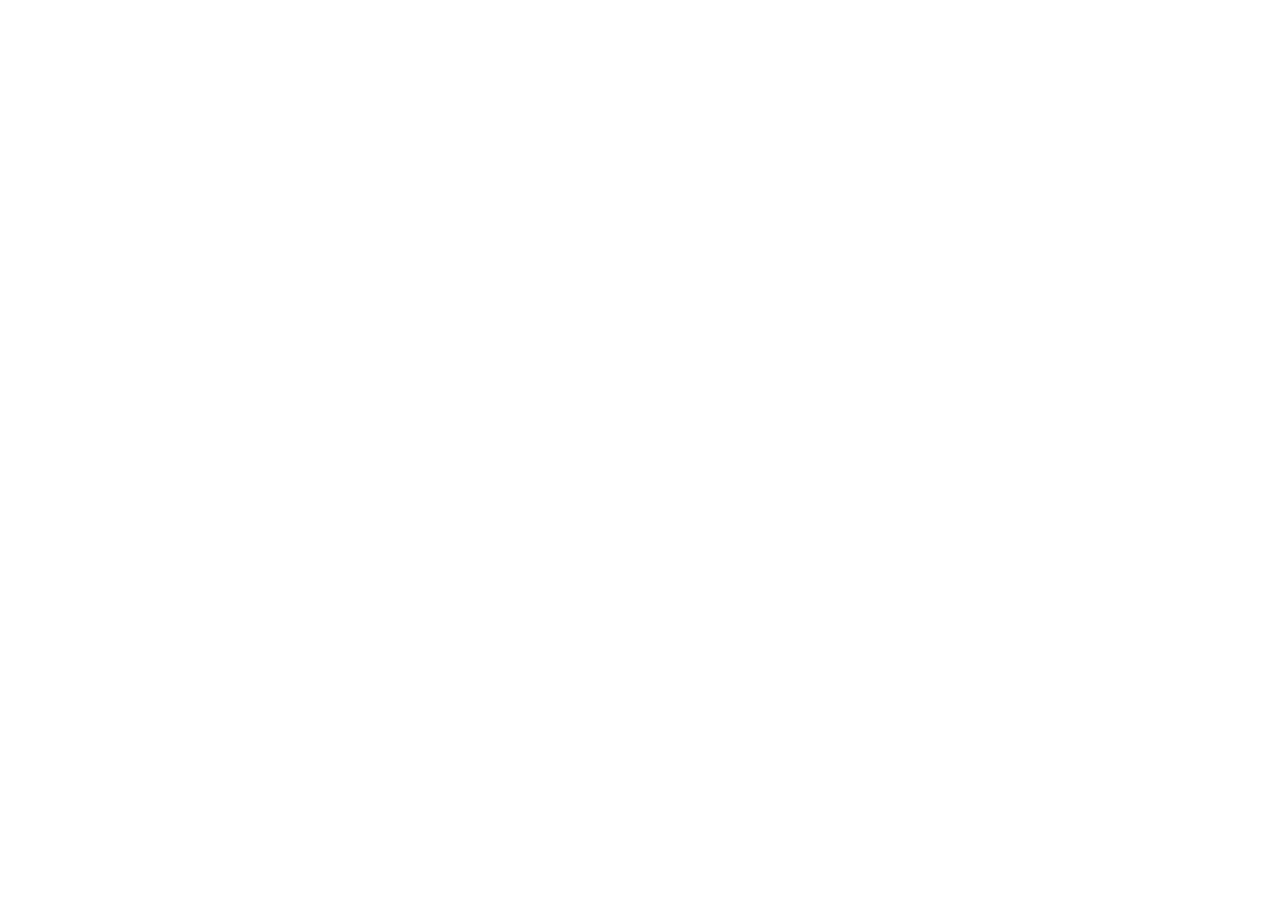
==== commit 4447a208: "site moved to scintech-dev.github.io: every page is a redirect shell (spec 0069 S6) Each old page is" ====
--- a/index.html
+++ b/index.html
@@ -1,494 +1 @@
-<!doctype html>
-<html lang="en">
-<head>
-  <meta charset="utf-8">
-  <meta name="viewport" content="width=device-width,initial-scale=1">
-  <title>Seamless Video Looper — Make a Video Loop Seamlessly on Android</title>
-  <meta name="description" content="An Android app that finds better loop points, previews the candidates, and renders a forward-playing seamless loop with no watermark.">
-  <link rel="canonical" href="https://seamlessvideolooper.github.io/">
-  <meta property="og:type" content="website">
-  <meta property="og:title" content="Seamless Video Looper">
-  <meta property="og:description" content="Time stops here.">
-  <meta property="og:url" content="https://seamlessvideolooper.github.io/">
-  <meta property="og:image" content="https://seamlessvideolooper.github.io/assets/social-preview.jpg">
-  <meta name="twitter:card" content="summary_large_image">
-  <link rel="icon" href="/assets/icon.png">
-  <link rel="stylesheet" href="/assets/site.css">
-  <script type="application/ld+json">{"@context":"https://schema.org","@graph":[{"@type":"WebSite","@id":"https://seamlessvideolooper.github.io/#website","name":"Seamless Video Looper","url":"https://seamlessvideolooper.github.io/","publisher":{"@id":"https://seamlessvideolooper.github.io/#organization"}},{"@type":"MobileApplication","@id":"https://seamlessvideolooper.github.io/#app","name":"Seamless Video Looper","operatingSystem":"Android 8.0 and later","applicationCategory":"MultimediaApplication","downloadUrl":"https://play.google.com/store/apps/details?id=com.seamlessvideolooper.android","offers":{"@type":"Offer","price":"0","priceCurrency":"USD"},"description":"An Android video loop maker that finds candidate loop points and renders a forward-playing seamless loop.","url":"https://seamlessvideolooper.github.io/","author":{"@id":"https://seamlessvideolooper.github.io/#organization"},"publisher":{"@id":"https://seamlessvideolooper.github.io/#organization"}},{"@type":"HowTo","name":"How to make a video loop seamlessly on Android.","description":"Find a better loop point, preview the repeated motion, then blend the beginning and end when the seam needs repair.","step":[{"@type":"HowToStep","position":1,"name":"Choose a clip","text":"Pick a video, open it from your files, or share it directly to the app."},{"@type":"HowToStep","position":2,"name":"Find loop points","text":"The app searches for candidate start and end frames and prepares up to four options."},{"@type":"HowToStep","position":3,"name":"Preview the loop","text":"Watch each candidate repeat and choose the moment that feels natural."},{"@type":"HowToStep","position":4,"name":"Shape and render","text":"Choose the seam, audio, stabilization, and quality settings, then render an MP4 ready to save or share."}],"author":{"@id":"https://seamlessvideolooper.github.io/#organization"},"publisher":{"@id":"https://seamlessvideolooper.github.io/#organization"}},{"@type":"Organization","@id":"https://seamlessvideolooper.github.io/#organization","name":"SciNTech","url":"https://seamlessvideolooper.github.io/","logo":"https://seamlessvideolooper.github.io/assets/icon.png","email":"scintech.dev@gmail.com","sameAs":["https://play.google.com/store/apps/details?id=com.seamlessvideolooper.android"]}]}</script>
-</head>
-<body>
-  <a class="skip-link" href="#main">Skip to content</a>
-  <header class="site-header">
-    <nav class="nav" aria-label="Primary">
-      <a class="brand" href="/" aria-current="page"><img src="/assets/icon.png" alt=""><span>Seamless Video Looper</span></a>
-      <div class="nav-links">
-        <a href="/how-it-works/">How it works</a>
-        <a href="/examples/">Inside the app</a>
-        <a href="/compatibility/">Compatibility</a>
-        <a href="/privacy/">Privacy</a>
-        <a href="/values/">Values</a>
-        <a class="nav-cta" href="https://play.google.com/store/apps/details?id=com.seamlessvideolooper.android">Get the app</a>
-      </div>
-    </nav>
-  </header>
-  <main id="main">
-
-    <section class="hero wrap">
-      <div>
-        <span class="eyebrow">Domesticated on your hardware</span>
-        <h1>Time stops here.</h1>
-        <p class="lede">Seamless Video Looper finds where a captured clip can loop: it searches for the frame where an ending can pass for a beginning, then renders that loop to play forward for as long as you want to watch it. The search and the render both happen on your phone; nothing is uploaded.</p>
-        <div class="hero-actions">
-          <a class="button primary" href="https://play.google.com/store/apps/details?id=com.seamlessvideolooper.android">Get it on Google Play <span aria-hidden="true">↗</span></a>
-          <a class="button secondary" href="/how-it-works/">See how it works</a>
-        </div>
-        <p class="proof-line"><span>On-device video processing</span> <span>No watermark</span> <span>Android 8.0+</span></p>
-        <div class="facet-strip" aria-hidden="true"><i></i><i></i><i></i><i></i></div>
-      </div>
-      <div class="hero-art">
-        <img src="/assets/icon.png" alt="The Seamless Video Looper icon: a play-button symbol built from beveled orange, rust, tan, and slate blocks bent into a continuous ring.">
-      </div>
-    </section>
-
-    <section class="section panel">
-      <div class="wrap">
-        <div class="section-head">
-          <div><span class="eyebrow">Why it exists</span><h2>Repeat is playback. A seamless loop is editing.</h2></div>
-          <p class="section-intro">Restarting a clip preserves the jump between its original end and beginning. Seamless Video Looper finds a new pair of endpoints and helps build a smoother return between them.</p>
-        </div>
-        <div class="grid-3">
-          <article class="card"><div class="card-diagram">
-            <svg viewBox="0 0 200 200" xmlns="http://www.w3.org/2000/svg" role="img" aria-labelledby="rpTitle rpDesc">
-              <title id="rpTitle">Repeat</title>
-              <desc id="rpDesc">One beveled edge of the app's triangular play-mark lights up as playback runs its length, then the light snaps back to the start — a hard reset, not a smooth loop. The other two edges of the mark stay dim, unrealized.</desc>
-
-              <defs>
-                <linearGradient id="warmGrad-rp" gradientUnits="userSpaceOnUse" x1="25" y1="15" x2="175" y2="185">
-                  <stop offset="0%"  stop-color="#f7e6c4"/>
-                  <stop offset="35%" stop-color="#f69536"/>
-                  <stop offset="68%" stop-color="#c96a2e"/>
-                  <stop offset="100%" stop-color="#8a3f22"/>
-                </linearGradient>
-                <linearGradient id="coolGrad-rp" gradientUnits="userSpaceOnUse" x1="25" y1="15" x2="175" y2="185">
-                  <stop offset="0%"  stop-color="#8b9bab"/>
-                  <stop offset="50%" stop-color="#5b6a7a"/>
-                  <stop offset="100%" stop-color="#3c4753"/>
-                </linearGradient>
-                <radialGradient id="glintGrad-rp" cx="35%" cy="30%" r="70%">
-                  <stop offset="0%"  stop-color="#fff7ea"/>
-                  <stop offset="45%" stop-color="#f7e6c4"/>
-                  <stop offset="80%" stop-color="#f69536"/>
-                  <stop offset="100%" stop-color="#ae5c2b"/>
-                </radialGradient>
-                <filter id="blurShadow-rp" x="-40%" y="-40%" width="180%" height="180%">
-                  <feGaussianBlur stdDeviation="3.4"/>
-                </filter>
-                <filter id="blurBevel-rp" x="-40%" y="-40%" width="180%" height="180%">
-                  <feGaussianBlur stdDeviation="0.8"/>
-                </filter>
-                <filter id="blurGlow-rp" x="-60%" y="-60%" width="220%" height="220%">
-                  <feGaussianBlur stdDeviation="1.6"/>
-                </filter>
-                <filter id="blurHi-rp" x="-60%" y="-60%" width="220%" height="220%">
-                  <feGaussianBlur stdDeviation="0.5"/>
-                </filter>
-                <marker id="arrow-rp" viewBox="0 0 10 10" refX="7" refY="5" markerWidth="6.5" markerHeight="6.5" orient="auto-start-reverse">
-                  <path d="M0,0 L10,5 L0,10 Z" fill="#fbead0"/>
-                </marker>
-                <filter id="blurAnnot-rp" x="-60%" y="-60%" width="220%" height="220%">
-                  <feGaussianBlur stdDeviation="1.1"/>
-                </filter>
-              </defs>
-
-              <style>
-                .static-rp { display: none; }
-                @media (prefers-reduced-motion: reduce) {
-                  .anim-rp { display: none; }
-                  .static-rp { display: block; }
-                }
-
-                .glow-rp {
-                  stroke-dasharray: 100 100;
-                  animation: rp-fill 4s cubic-bezier(.4,0,.2,1) infinite;
-                }
-                .flash-rp {
-                  animation: rp-flash 4s cubic-bezier(.4,0,.2,1) infinite;
-                  transform-box: fill-box;
-                  transform-origin: center;
-                }
-
-                @keyframes rp-fill {
-                  0%     { stroke-dashoffset: 100; }
-                  4%     { stroke-dashoffset: 100; }
-                  70%    { stroke-dashoffset: 0; }
-                  86%    { stroke-dashoffset: 0; animation-timing-function: steps(1,end); }
-                  86.001%{ stroke-dashoffset: 100; }
-                  100%   { stroke-dashoffset: 100; }
-                }
-                @keyframes rp-flash {
-                  0%      { opacity: 0; transform: translate(55px,46px) scale(.4); }
-                  86%     { opacity: 0; transform: translate(55px,46px) scale(.4); animation-timing-function: steps(1,end); }
-                  86.001% { opacity: .95; transform: translate(55px,46px) scale(.5); }
-                  93%     { opacity: .55; transform: translate(55px,46px) scale(1.6); }
-                  100%    { opacity: 0; transform: translate(55px,46px) scale(2.2); }
-                }
-              </style>
-
-              <!-- cast shadow of the full mark (all three edges), reinforcing it's one triangle even when unlit -->
-              <path d="M55,46 L152,100 L55,154 Z" fill="none" stroke="#0d1218" stroke-width="39" stroke-linejoin="round" stroke-linecap="round"
-                    opacity=".38" filter="url(#blurShadow-rp)" transform="translate(4,6)"/>
-
-              <!-- ghost: the two edges not realized by Repeat. Same directional rule as the lit mark: CA (left)
-                   faces the upper-left key light and keeps a visible cool rim; BC (lower-right) faces away and
-                   keeps almost none. -->
-              <g opacity=".62">
-                <path d="M152,100 L55,154 L55,46" fill="none" stroke="url(#coolGrad-rp)" stroke-width="39" stroke-linejoin="round" stroke-linecap="round"/>
-                <g filter="url(#blurBevel-rp)" transform="translate(-2.6,-2.6)">
-                  <path d="M152,100 L55,154" fill="none" stroke="#aebbc7" stroke-width="7" stroke-linecap="round" opacity=".08"/>
-                  <path d="M55,154 L55,46" fill="none" stroke="#aebbc7" stroke-width="7" stroke-linecap="round" opacity=".5"/>
-                </g>
-              </g>
-
-              <!-- real: the one edge Repeat plays. AB faces the upper-left key light only at a glancing angle
-                   (the same mid-strength rim AB gets in seamless.svg), so its bevel is tuned down from a flat
-                   maximal rim to keep the system's lighting language consistent across all three files. -->
-              <g>
-                <path d="M55,46 L152,100" fill="none" stroke="url(#warmGrad-rp)" stroke-width="39" stroke-linecap="round"/>
-                <path d="M55,46 L152,100" fill="none" stroke="#fbead0" stroke-width="8" stroke-linecap="round"
-                      opacity=".55" filter="url(#blurBevel-rp)" transform="translate(-2.8,-2.8)"/>
-                <path d="M55,46 L152,100" fill="none" stroke="#5e2c17" stroke-width="7" stroke-linecap="round"
-                      opacity=".3" filter="url(#blurBevel-rp)" transform="translate(2.6,2.6)"/>
-              </g>
-
-              <!-- animated: a specular highlight riding the upper-left lit face (matching the static bevel
-                   highlight's translate(-2.8,-2.8)) fills the real edge as playback runs its length, then a
-                   ping at the vertex marks the hard cut back to the start -->
-              <g class="anim-rp">
-                <path class="glow-rp" pathLength="100" d="M55,46 L152,100" fill="none" stroke="#fff7ea" stroke-width="5"
-                      stroke-linecap="round" opacity=".92" filter="url(#blurHi-rp)" transform="translate(-2.8,-2.8)"/>
-                <circle class="flash-rp" r="16" fill="none" stroke="#fff7ea" stroke-width="3.5"/>
-              </g>
-
-              <!-- frozen: the fill held complete, plus a broken arc showing the jump back to start -->
-              <g class="static-rp">
-                <circle cx="55" cy="46" r="9.5" fill="url(#glintGrad-rp)" opacity=".32"/>
-                <circle cx="152" cy="100" r="9.5" fill="url(#glintGrad-rp)"/>
-                <path d="M152,100 C172,58 118,10 76,49" fill="none" stroke="#fbead0" stroke-width="4.4"
-                      stroke-linecap="round" opacity=".22" filter="url(#blurAnnot-rp)"/>
-                <path d="M152,100 C172,58 118,10 76,49" fill="none" stroke="#fbead0" stroke-width="2.6"
-                      stroke-dasharray="1 7.5" stroke-linecap="round" marker-end="url(#arrow-rp)"/>
-                <path d="M55,46 l-6.5,-5.5 m6.5,5.5 l-2,-8 m2,8 l-8,1.5" stroke="#fffaf0" stroke-width="2.2" stroke-linecap="round"
-                      opacity=".9" filter="url(#blurAnnot-rp)"/>
-              </g>
-            </svg>
-          </div><span class="chip">Repeat</span><h3>Restart the clip</h3><p>The original end jumps back to the original beginning.</p></article>
-          <article class="card"><div class="card-diagram">
-            <svg viewBox="0 0 200 200" xmlns="http://www.w3.org/2000/svg" role="img" aria-labelledby="bmTitle bmDesc">
-              <title id="bmTitle">Boomerang</title>
-              <desc id="bmDesc">Two beveled edges of the app's triangular play-mark light up as playback runs out to the far end, then the light recedes back the same way, continuously — no cut. The remaining edge of the mark stays dim, unrealized.</desc>
-
-              <defs>
-                <linearGradient id="warmGrad-bm" gradientUnits="userSpaceOnUse" x1="25" y1="15" x2="175" y2="185">
-                  <stop offset="0%"  stop-color="#f7e6c4"/>
-                  <stop offset="35%" stop-color="#f69536"/>
-                  <stop offset="68%" stop-color="#c96a2e"/>
-                  <stop offset="100%" stop-color="#8a3f22"/>
-                </linearGradient>
-                <linearGradient id="coolGrad-bm" gradientUnits="userSpaceOnUse" x1="25" y1="15" x2="175" y2="185">
-                  <stop offset="0%"  stop-color="#8b9bab"/>
-                  <stop offset="50%" stop-color="#5b6a7a"/>
-                  <stop offset="100%" stop-color="#3c4753"/>
-                </linearGradient>
-                <radialGradient id="glintGrad-bm" cx="35%" cy="30%" r="70%">
-                  <stop offset="0%"  stop-color="#fff7ea"/>
-                  <stop offset="45%" stop-color="#f7e6c4"/>
-                  <stop offset="80%" stop-color="#f69536"/>
-                  <stop offset="100%" stop-color="#ae5c2b"/>
-                </radialGradient>
-                <filter id="blurShadow-bm" x="-40%" y="-40%" width="180%" height="180%">
-                  <feGaussianBlur stdDeviation="3.4"/>
-                </filter>
-                <filter id="blurBevel-bm" x="-40%" y="-40%" width="180%" height="180%">
-                  <feGaussianBlur stdDeviation="0.8"/>
-                </filter>
-                <filter id="blurGlow-bm" x="-60%" y="-60%" width="220%" height="220%">
-                  <feGaussianBlur stdDeviation="1.6"/>
-                </filter>
-                <filter id="blurHi-bm" x="-60%" y="-60%" width="220%" height="220%">
-                  <feGaussianBlur stdDeviation="0.5"/>
-                </filter>
-                <filter id="blurAnnot-bm" x="-60%" y="-60%" width="220%" height="220%">
-                  <feGaussianBlur stdDeviation="1.1"/>
-                </filter>
-              </defs>
-
-              <style>
-                .static-bm { display: none; }
-                @media (prefers-reduced-motion: reduce) {
-                  .anim-bm { display: none; }
-                  .static-bm { display: block; }
-                }
-
-                .glow-bm {
-                  stroke-dasharray: 100 100;
-                  animation: bm-fill 4s cubic-bezier(.45,0,.2,1) infinite;
-                }
-                .pivot-bm {
-                  animation: bm-pivot 4s cubic-bezier(.45,0,.2,1) infinite;
-                  transform-box: fill-box;
-                  transform-origin: center;
-                }
-
-                @keyframes bm-fill {
-                  0%   { stroke-dashoffset: 100; }
-                  44%  { stroke-dashoffset: 0; }
-                  50%  { stroke-dashoffset: 0; }
-                  94%  { stroke-dashoffset: 100; }
-                  100% { stroke-dashoffset: 100; }
-                }
-                @keyframes bm-pivot {
-                  0%, 100% { opacity: .35; transform: translate(152px,100px) scale(.7); }
-                  22%      { opacity: 1;   transform: translate(152px,100px) scale(1.7); }
-                  32%      { opacity: .35; transform: translate(152px,100px) scale(.7); }
-                  50%      { opacity: .35; transform: translate(152px,100px) scale(.7); }
-                  72%      { opacity: 1;   transform: translate(152px,100px) scale(1.7); }
-                  82%      { opacity: .35; transform: translate(152px,100px) scale(.7); }
-                }
-              </style>
-
-              <!-- cast shadow of the full mark -->
-              <path d="M55,46 L152,100 L55,154 Z" fill="none" stroke="#0d1218" stroke-width="39" stroke-linejoin="round" stroke-linecap="round"
-                    opacity=".38" filter="url(#blurShadow-bm)" transform="translate(4,6)"/>
-
-              <!-- ghost: the one edge not realized by Boomerang. CA faces the upper-left key light directly
-                   (same lit tier as CA in seamless.svg), so it keeps a clearly visible cool rim even dimmed. -->
-              <g opacity=".62">
-                <path d="M55,154 L55,46" fill="none" stroke="url(#coolGrad-bm)" stroke-width="39" stroke-linecap="round"/>
-                <path d="M55,154 L55,46" fill="none" stroke="#aebbc7" stroke-width="7" stroke-linecap="round"
-                      opacity=".5" filter="url(#blurBevel-bm)" transform="translate(-2.6,-2.6)"/>
-              </g>
-
-              <!-- real: the two edges Boomerang plays. Same directional rule as seamless.svg: AB is a glancing
-                   mid-lit face, BC faces away from the upper-left key light and stays almost unlit, with its
-                   dark rim deepened instead — so this open band already speaks the same lighting language the
-                   closed triangle needs. -->
-              <g>
-                <path d="M55,46 L152,100 L55,154" fill="none" stroke="url(#warmGrad-bm)" stroke-width="39" stroke-linejoin="round" stroke-linecap="round"/>
-                <g filter="url(#blurBevel-bm)" transform="translate(-2.8,-2.8)">
-                  <path d="M152,100 L55,154" fill="none" stroke="#fbead0" stroke-width="8" stroke-linecap="round" opacity=".06"/>
-                  <path d="M55,46 L152,100" fill="none" stroke="#fbead0" stroke-width="8" stroke-linecap="round" opacity=".55"/>
-                </g>
-                <g filter="url(#blurBevel-bm)" transform="translate(2.6,2.6)">
-                  <path d="M55,46 L152,100" fill="none" stroke="#5e2c17" stroke-width="7" stroke-linecap="round" opacity=".3"/>
-                  <path d="M152,100 L55,154" fill="none" stroke="#5e2c17" stroke-width="7" stroke-linecap="round" opacity=".6"/>
-                </g>
-              </g>
-
-              <!-- animated: a specular highlight riding the upper-left lit face (matching the static bevel
-                   highlight's translate(-2.8,-2.8)) runs out to the far end and eases back, pulsing each pass
-                   through the pivot -->
-              <g class="anim-bm">
-                <path class="glow-bm" pathLength="100" d="M55,46 L152,100 L55,154" fill="none" stroke="#fff7ea" stroke-width="5"
-                      stroke-linecap="round" stroke-linejoin="round" opacity=".92" filter="url(#blurHi-bm)" transform="translate(-2.8,-2.8)"/>
-                <circle class="pivot-bm" r="6.5" fill="#fff7ea" filter="url(#blurGlow-bm)"/>
-              </g>
-
-              <!-- frozen: both real edges lit end to end, a two-way arrow at the pivot shows the reversal -->
-              <g class="static-bm">
-                <circle cx="55" cy="46" r="9.5" fill="url(#glintGrad-bm)" opacity=".4"/>
-                <circle cx="55" cy="154" r="9.5" fill="url(#glintGrad-bm)"/>
-                <g transform="translate(152,100)" filter="url(#blurAnnot-bm)">
-                  <path d="M-15,0 L15,0" stroke="#fffaf0" stroke-width="3.4" stroke-linecap="round"/>
-                  <path d="M-15,0 L-8,-5 M-15,0 L-8,5" stroke="#fffaf0" stroke-width="3.4" stroke-linecap="round"/>
-                  <path d="M15,0 L8,-5 M15,0 L8,5" stroke="#fffaf0" stroke-width="3.4" stroke-linecap="round"/>
-                </g>
-                <g transform="translate(152,100)">
-                  <path d="M-15,0 L15,0" stroke="#fffaf0" stroke-width="2.2" stroke-linecap="round"/>
-                  <path d="M-15,0 L-8,-5 M-15,0 L-8,5" stroke="#fffaf0" stroke-width="2.2" stroke-linecap="round"/>
-                  <path d="M15,0 L8,-5 M15,0 L8,5" stroke="#fffaf0" stroke-width="2.2" stroke-linecap="round"/>
-                </g>
-              </g>
-            </svg>
-          </div><span class="chip">Boomerang</span><h3>Reverse time</h3><p>The clip plays forward and backward, changing direction at each turn.</p></article>
-          <article class="card"><div class="card-diagram">
-            <svg viewBox="0 0 200 200" xmlns="http://www.w3.org/2000/svg" role="img" aria-labelledby="slTitle slDesc">
-              <title id="slTitle">Seamless loop</title>
-              <desc id="slDesc">All three beveled edges of the app's triangular play-mark are lit — the mark fully realized — with light chasing endlessly around the closed band in one direction. No cut, no reversal, no beginning or end.</desc>
-
-              <defs>
-                <linearGradient id="warmGrad-sl" gradientUnits="userSpaceOnUse" x1="25" y1="15" x2="175" y2="185">
-                  <stop offset="0%"  stop-color="#f7e6c4"/>
-                  <stop offset="35%" stop-color="#f69536"/>
-                  <stop offset="68%" stop-color="#c96a2e"/>
-                  <stop offset="100%" stop-color="#8a3f22"/>
-                </linearGradient>
-                <radialGradient id="glintGrad-sl" cx="35%" cy="30%" r="70%">
-                  <stop offset="0%"  stop-color="#fff7ea"/>
-                  <stop offset="45%" stop-color="#f7e6c4"/>
-                  <stop offset="80%" stop-color="#f69536"/>
-                  <stop offset="100%" stop-color="#ae5c2b"/>
-                </radialGradient>
-                <filter id="blurShadow-sl" x="-40%" y="-40%" width="180%" height="180%">
-                  <feGaussianBlur stdDeviation="3.4"/>
-                </filter>
-                <filter id="blurBevel-sl" x="-40%" y="-40%" width="180%" height="180%">
-                  <feGaussianBlur stdDeviation="0.8"/>
-                </filter>
-                <filter id="blurGlow-sl" x="-60%" y="-60%" width="220%" height="220%">
-                  <feGaussianBlur stdDeviation="1.6"/>
-                </filter>
-                <filter id="blurHi-sl" x="-60%" y="-60%" width="220%" height="220%">
-                  <feGaussianBlur stdDeviation="0.5"/>
-                </filter>
-                <marker id="arrow-sl" viewBox="0 0 10 10" refX="7" refY="5" markerWidth="5.5" markerHeight="5.5" orient="auto-start-reverse">
-                  <path d="M0,0 L10,5 L0,10 Z" fill="#fbead0"/>
-                </marker>
-              </defs>
-
-              <style>
-                .static-sl { display: none; }
-                @media (prefers-reduced-motion: reduce) {
-                  .anim-sl { display: none; }
-                  .static-sl { display: block; }
-                }
-
-                .chase-sl {
-                  stroke-dasharray: 14 86;
-                  animation: sl-chase 4s linear infinite;
-                }
-                @keyframes sl-chase {
-                  0%   { stroke-dashoffset: 0; }
-                  100% { stroke-dashoffset: -100; }
-                }
-              </style>
-
-              <!-- cast shadow of the mark -->
-              <path d="M55,46 L152,100 L55,154 Z" fill="none" stroke="#0d1218" stroke-width="39" stroke-linejoin="round" stroke-linecap="round"
-                    opacity=".38" filter="url(#blurShadow-sl)" transform="translate(4,6)"/>
-
-              <!-- real: the mark, fully realized -->
-              <g>
-                <path d="M55,46 L152,100 L55,154 Z" fill="none" stroke="url(#warmGrad-sl)" stroke-width="39" stroke-linejoin="round"/>
-
-                <!-- bevel rim, per-edge and direction-dependent against the single upper-left key light
-                     (the same light the warmGrad diagonal establishes). CA (left edge) faces the light most
-                     directly and carries the brightest cream rim; AB (upper edge) is glancing and carries a
-                     mid rim; BC (lower-right edge) faces away and carries almost none — its dark rim deepens
-                     instead. This keeps the closed band reading as one extruded form turning in space rather
-                     than a bright triangle nested inside the orange one. Painted darkest-to-brightest so the
-                     brighter edge always wins the shared-vertex overlap; round caps + a shared blur keep the
-                     three corners seamless. -->
-                <g filter="url(#blurBevel-sl)" transform="translate(-2.8,-2.8)">
-                  <path d="M152,100 L55,154" fill="none" stroke="#fbead0" stroke-width="8" stroke-linecap="round" opacity=".06"/>
-                  <path d="M55,46 L152,100" fill="none" stroke="#fbead0" stroke-width="8" stroke-linecap="round" opacity=".55"/>
-                  <path d="M55,154 L55,46" fill="none" stroke="#fbead0" stroke-width="8" stroke-linecap="round" opacity=".8"/>
-                </g>
-                <g filter="url(#blurBevel-sl)" transform="translate(2.6,2.6)">
-                  <path d="M55,154 L55,46" fill="none" stroke="#5e2c17" stroke-width="7" stroke-linecap="round" opacity=".15"/>
-                  <path d="M55,46 L152,100" fill="none" stroke="#5e2c17" stroke-width="7" stroke-linecap="round" opacity=".3"/>
-                  <path d="M152,100 L55,154" fill="none" stroke="#5e2c17" stroke-width="7" stroke-linecap="round" opacity=".6"/>
-                </g>
-              </g>
-
-              <!-- animated: one clean specular highlight chasing endlessly around the closed band, riding the
-                   same upper-left lit face as the static bevel highlight (translate(-2.8,-2.8)), one direction -->
-              <g class="anim-sl">
-                <path class="chase-sl" pathLength="100" d="M55,46 L152,100 L55,154 Z" fill="none" stroke="#fff7ea" stroke-width="5"
-                      stroke-linecap="round" opacity=".92" filter="url(#blurHi-sl)" transform="translate(-2.8,-2.8)"/>
-              </g>
-
-              <!-- frozen: full mark, one lit arc with a directional arrow shows the flow -->
-              <g class="static-sl">
-                <path d="M78,63 L134,92" fill="none" stroke="#fbead0" stroke-width="14" stroke-linecap="round" opacity=".9"
-                      filter="url(#blurGlow-sl)"/>
-                <path d="M78,63 L134,92" fill="none" stroke="#fff7ea" stroke-width="4" stroke-linecap="round" marker-end="url(#arrow-sl)"/>
-              </g>
-            </svg>
-          </div><span class="chip">Seamless loop</span><h3>Keep moving forward</h3><p>A chosen end flows back into a chosen beginning.</p></article>
-        </div>
-      </div>
-    </section>
-
-    <section class="section" id="make-a-video-loop-seamlessly">
-      <div class="wrap">
-        <div class="section-head">
-          <div><span class="eyebrow">Four steps</span><h2>How to make a video loop seamlessly on Android.</h2></div>
-          <p class="section-intro">Find a better loop point, preview the repeated motion, then blend the beginning and end when the seam needs repair.</p>
-        </div>
-        <div class="steps">
-          <article class="step"><div class="cube" aria-hidden="true"><span></span></div><h3>Choose a clip</h3><p>Pick a video, open it from your files, or share it directly to the app.</p></article>
-          <article class="step"><div class="cube" aria-hidden="true"><span></span></div><h3>Find loop points</h3><p>The app searches for candidate start and end frames and prepares up to four options.</p></article>
-          <article class="step"><div class="cube" aria-hidden="true"><span></span></div><h3>Preview the loop</h3><p>Watch each candidate repeat and choose the moment that feels natural.</p></article>
-          <article class="step"><div class="cube" aria-hidden="true"><span></span></div><h3>Shape and render</h3><p>Choose the seam, audio, stabilization, and quality settings, then render an MP4 ready to save or share.</p></article>
-        </div>
-      </div>
-    </section>
-
-    <section class="moment" aria-labelledby="moment-title">
-      <div class="wrap moment-wrap">
-        <img class="moment-art" src="/assets/social-preview.jpg" alt="A small explorer robot following a glowing loop through a cinematic landscape.">
-        <div class="moment-letter">
-          <div class="facet-strip" aria-hidden="true"><i></i><i></i><i></i><i></i></div>
-          <h2 id="moment-title">A note from the SciNTech team</h2>
-          <div class="moment-body">
-            <p>We finally defeated entropy. Not in a lab, not at large — just here, in the length of one captured moment, we built an eternal engine and found a way to stop time. It runs as an artificial intelligence domesticated on your hardware: it doesn't travel through a network cable to do its work, doesn't sit anywhere but the phone in your hand. Point it at a piece of footage and it goes looking, quietly, for the seam — the exact frame where an ending could pass, unnoticed, for a beginning.</p>
-            <p>It doesn't invent that frame, it finds it: a place the motion was already circling back to. Once it has one, it renders a loop that keeps moving forward, the same direction the moment always moved in, arriving nowhere and ending never. Watch it once and it feels like a video. Watch it a while and it stops feeling like a video at all — more like a room you can walk back into, the same water still moving, the same light still falling, ready whenever you are.</p>
-            <p>That's the whole trick: pause any captured moment, relive it, and don't stop reliving it. A plane of eternity, sized to fit in your pocket.</p>
-          </div>
-          <p class="moment-sign">— The SciNTech team</p>
-        </div>
-      </div>
-    </section>
-
-    <section class="section sand">
-      <div class="wrap">
-        <div class="section-head">
-          <div><span class="eyebrow">Made for movement</span><h2>Where looping comes alive.</h2></div>
-          <p class="section-intro">The strongest source clips contain motion that can continue naturally: water, smoke, clouds, foliage, ambient scenes, gentle camera drift, and generated video with a wandering endpoint.</p>
-        </div>
-        <div class="grid-3">
-          <article class="card"><span class="kicker">ORGANIC</span><h3>Textures that never settle</h3><p>Water, fire, mist, and leaves can hide a transition inside continuous motion.</p></article>
-          <article class="card"><span class="kicker">ATMOSPHERIC</span><h3>Moments worth dwelling in</h3><p>Turn a living scene into a moving background, artwork, or visual memory.</p></article>
-          <article class="card"><span class="kicker">GENERATED</span><h3>Repair endpoint drift</h3><p>Search a generated clip for a better handoff when its first and last frames do not quite meet.</p></article>
-        </div>
-      </div>
-    </section>
-
-    <section class="section tight">
-      <div class="wrap">
-        <div class="callout">
-          <span class="eyebrow">Choose the right footage</span>
-          <h2>Not every motion can close cleanly.</h2>
-          <p>Fast foreground crossings, occlusion, abrupt lighting changes, and large viewpoint shifts can leave ghosting or warped detail. Another candidate, a shorter blend, or a simpler source section often works better.</p>
-          <div class="hero-actions">
-            <a class="button secondary" href="/examples/">Explore the app</a>
-            <a class="button secondary" href="/compatibility/#faq">Read the FAQ</a>
-          </div>
-        </div>
-      </div>
-    </section>
-
-    <section class="section panel">
-      <div class="wrap">
-        <div class="section-head">
-          <div><span class="eyebrow">Private by design</span><h2>Your videos are processed on your device.</h2></div>
-          <div>
-            <p class="section-intro">Video analysis and rendering stay local. The app uses network access for feedback, crash and hardware reports, and a small technical record when you share a result. Video files are not uploaded through those services.</p>
-            <p style="margin:24px 0 0"><a class="button secondary" href="/privacy/">See privacy details</a></p>
-          </div>
-        </div>
-      </div>
-    </section>
-
-  </main>
-  <footer class="site-footer">
-    <div class="wrap">
-      <div class="footer-grid">
-        <div><h2>Seamless Video Looper</h2><p class="fine">Keep the moment. Lose the jump.</p><div class="facet-strip" aria-hidden="true"><i></i><i></i><i></i><i></i></div></div>
-        <div class="footer-links"><strong>Product</strong><a href="/how-it-works/">How it works</a><a href="/examples/">Inside the app</a><a href="/compatibility/">Compatibility &amp; FAQ</a></div>
-        <div class="footer-links"><strong>Support</strong><a href="/privacy/">Privacy</a><a href="/values/">Values</a><a href="mailto:scintech.dev@gmail.com">Contact</a><a href="https://play.google.com/store/apps/details?id=com.seamlessvideolooper.android">Google Play</a></div>
-      </div>
-    </div>
-  </footer>
-</body>
-</html>
+<!doctype html><html lang="en"><meta charset="utf-8"><title>Moved</title><link rel="canonical" href="https://scintech-dev.github.io/seamless-video-looper/"><meta http-equiv="refresh" content="0; url=https://scintech-dev.github.io/seamless-video-looper/"><meta name="robots" content="noindex"><script>location.replace("https://scintech-dev.github.io/seamless-video-looper/"+(location.hash||""))</script><p>This page moved to <a href="https://scintech-dev.github.io/seamless-video-looper/">https://scintech-dev.github.io/seamless-video-looper/</a>.</p>
